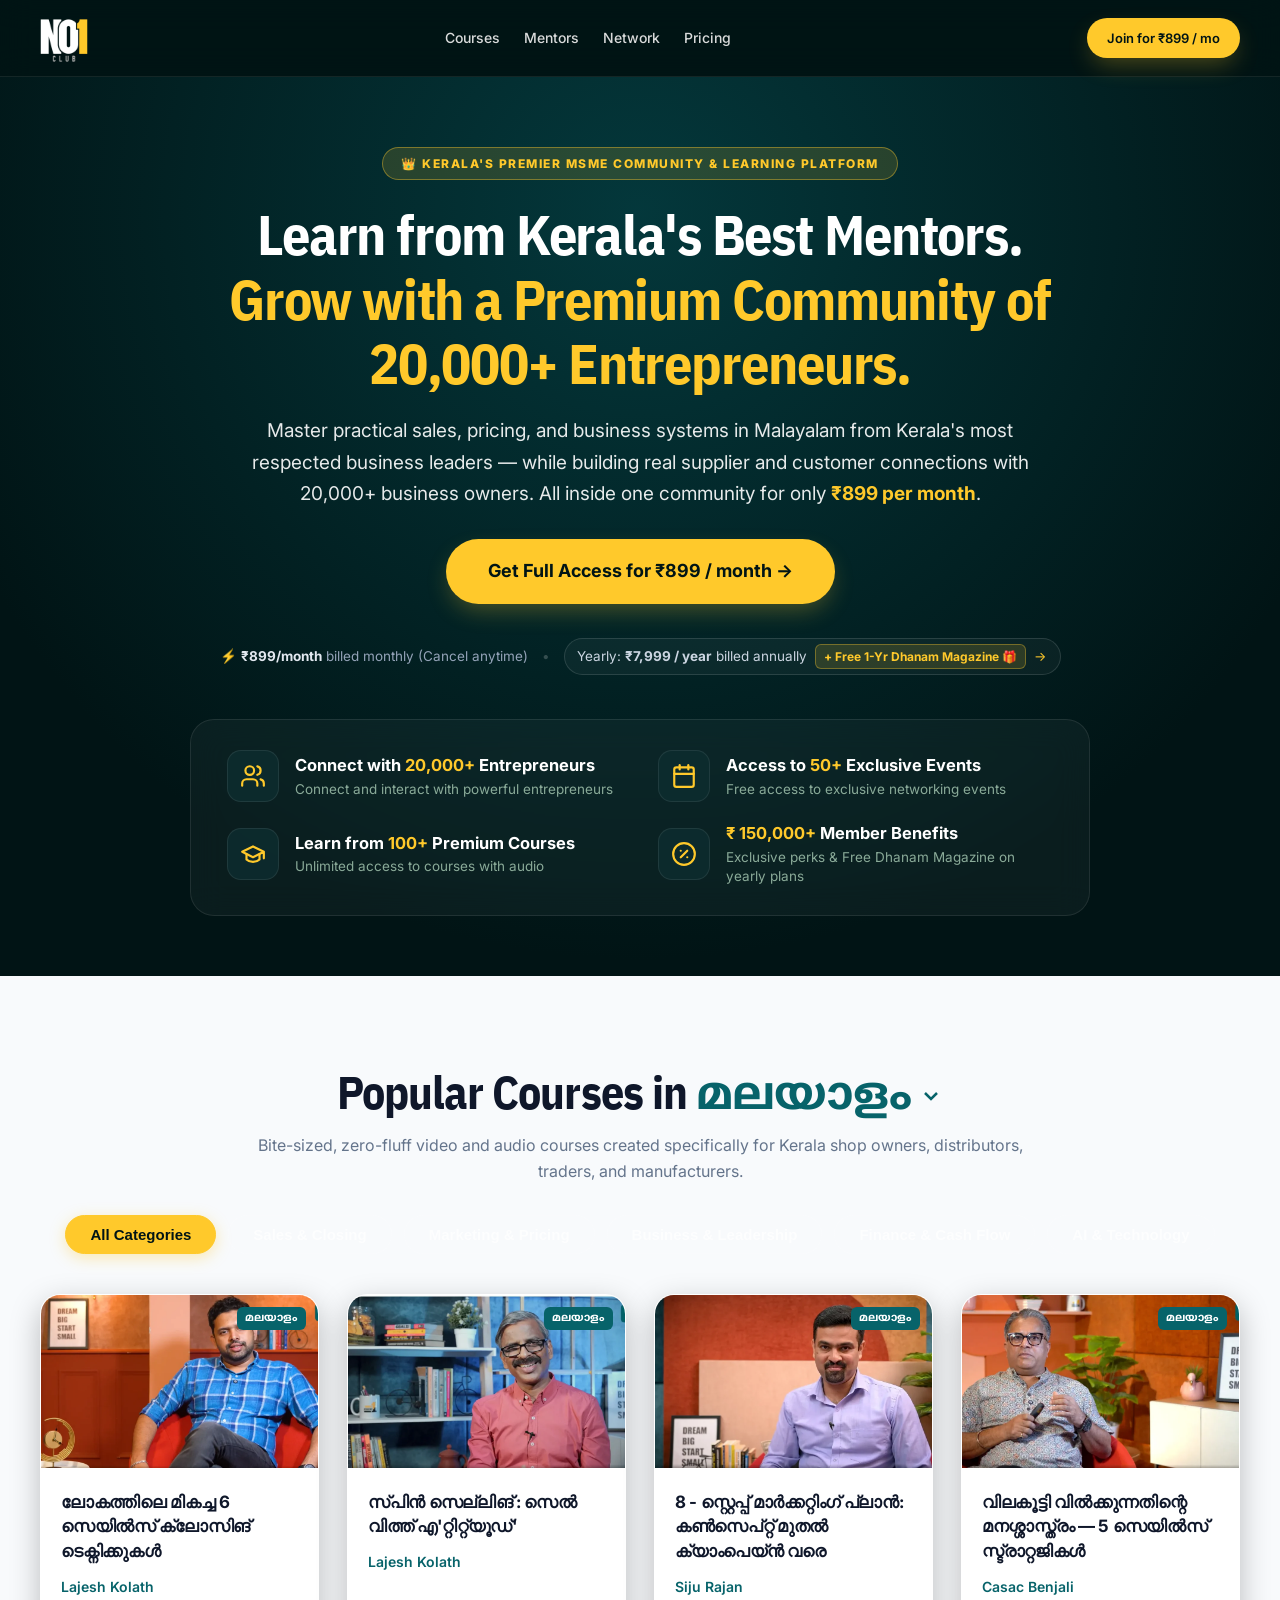
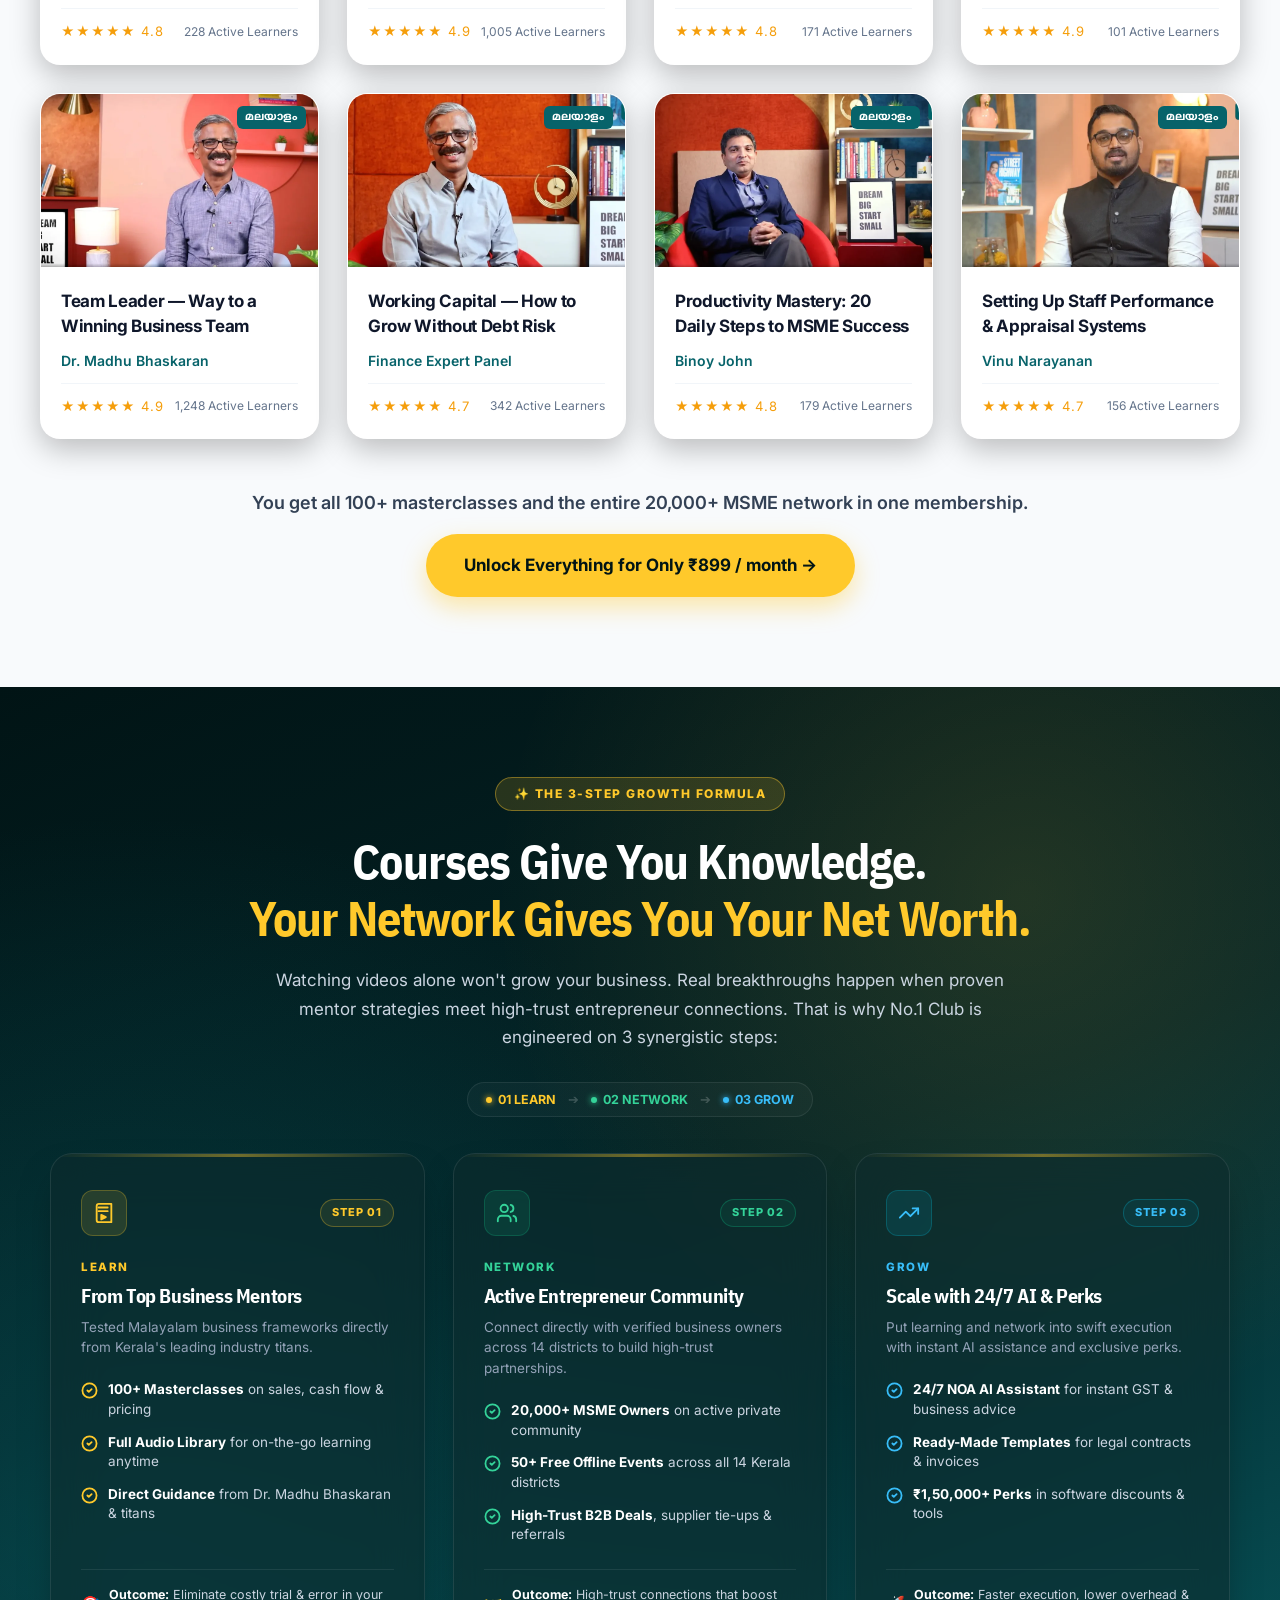
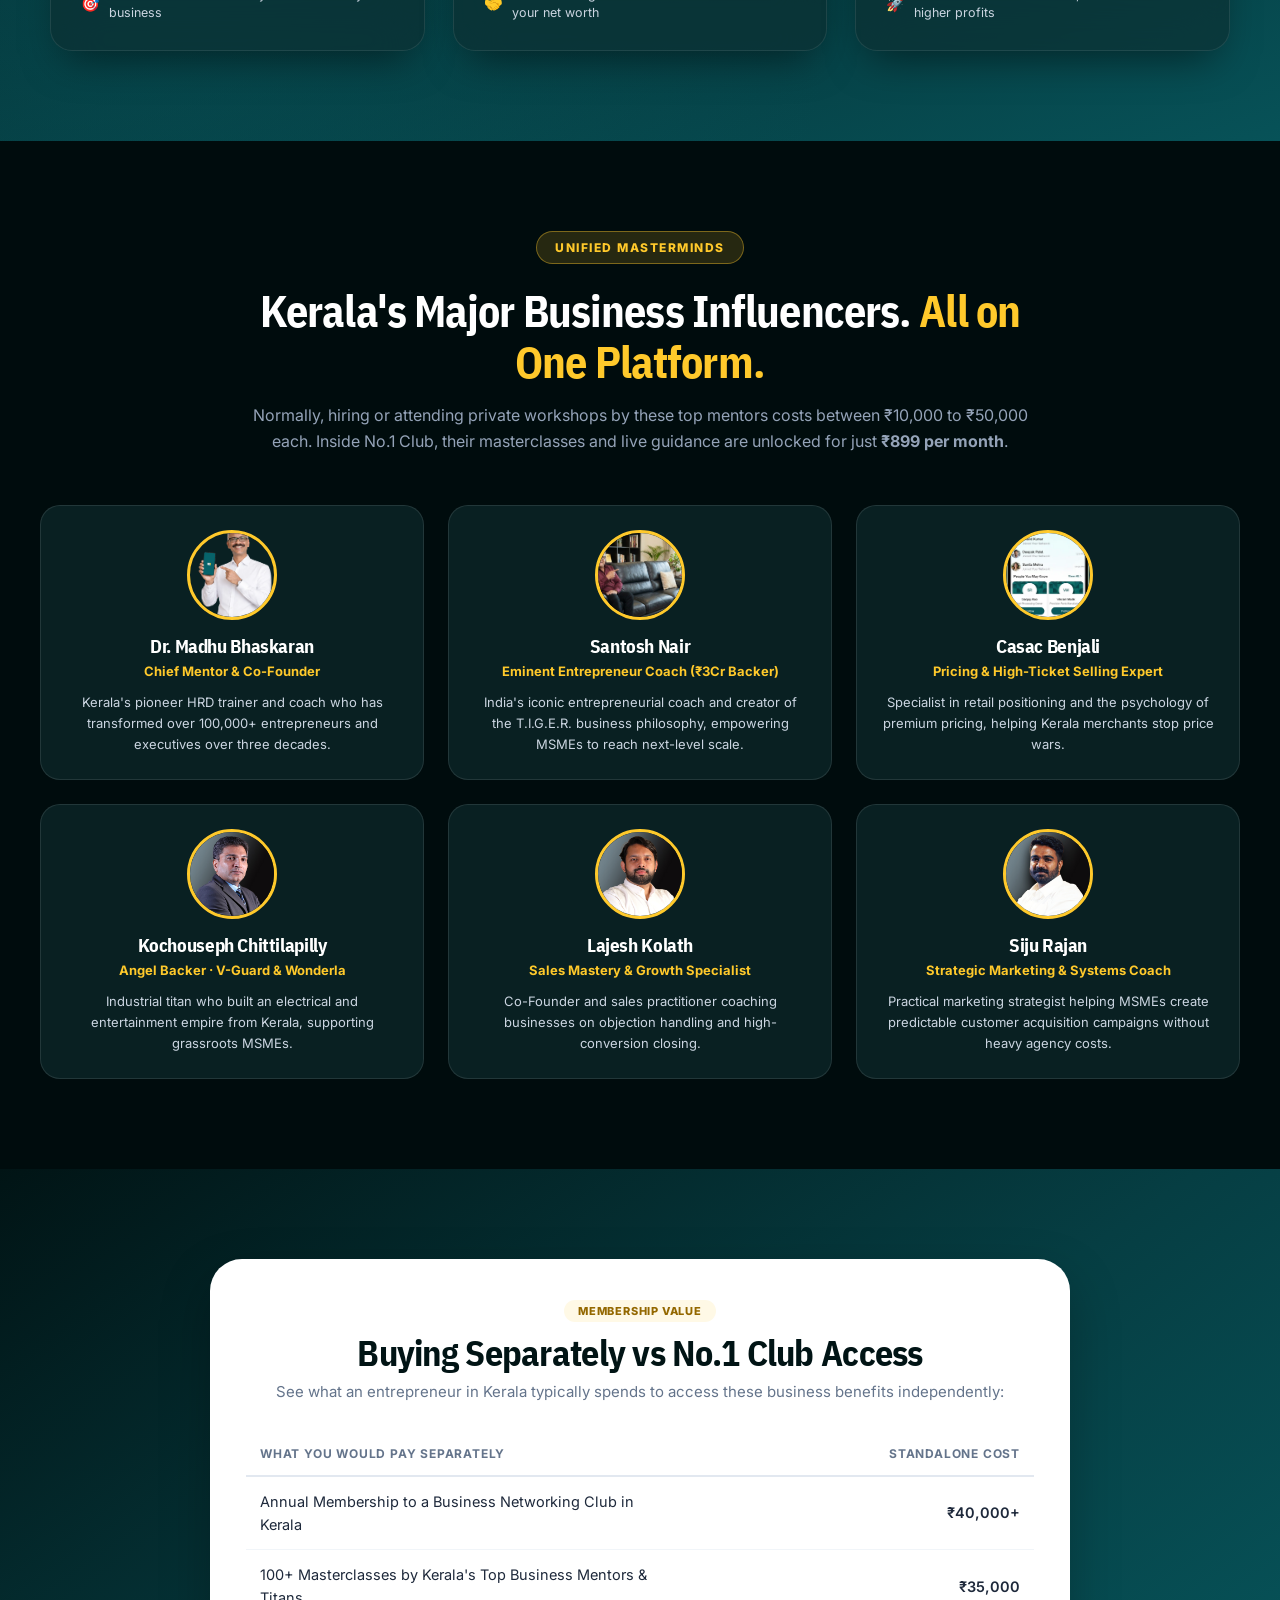
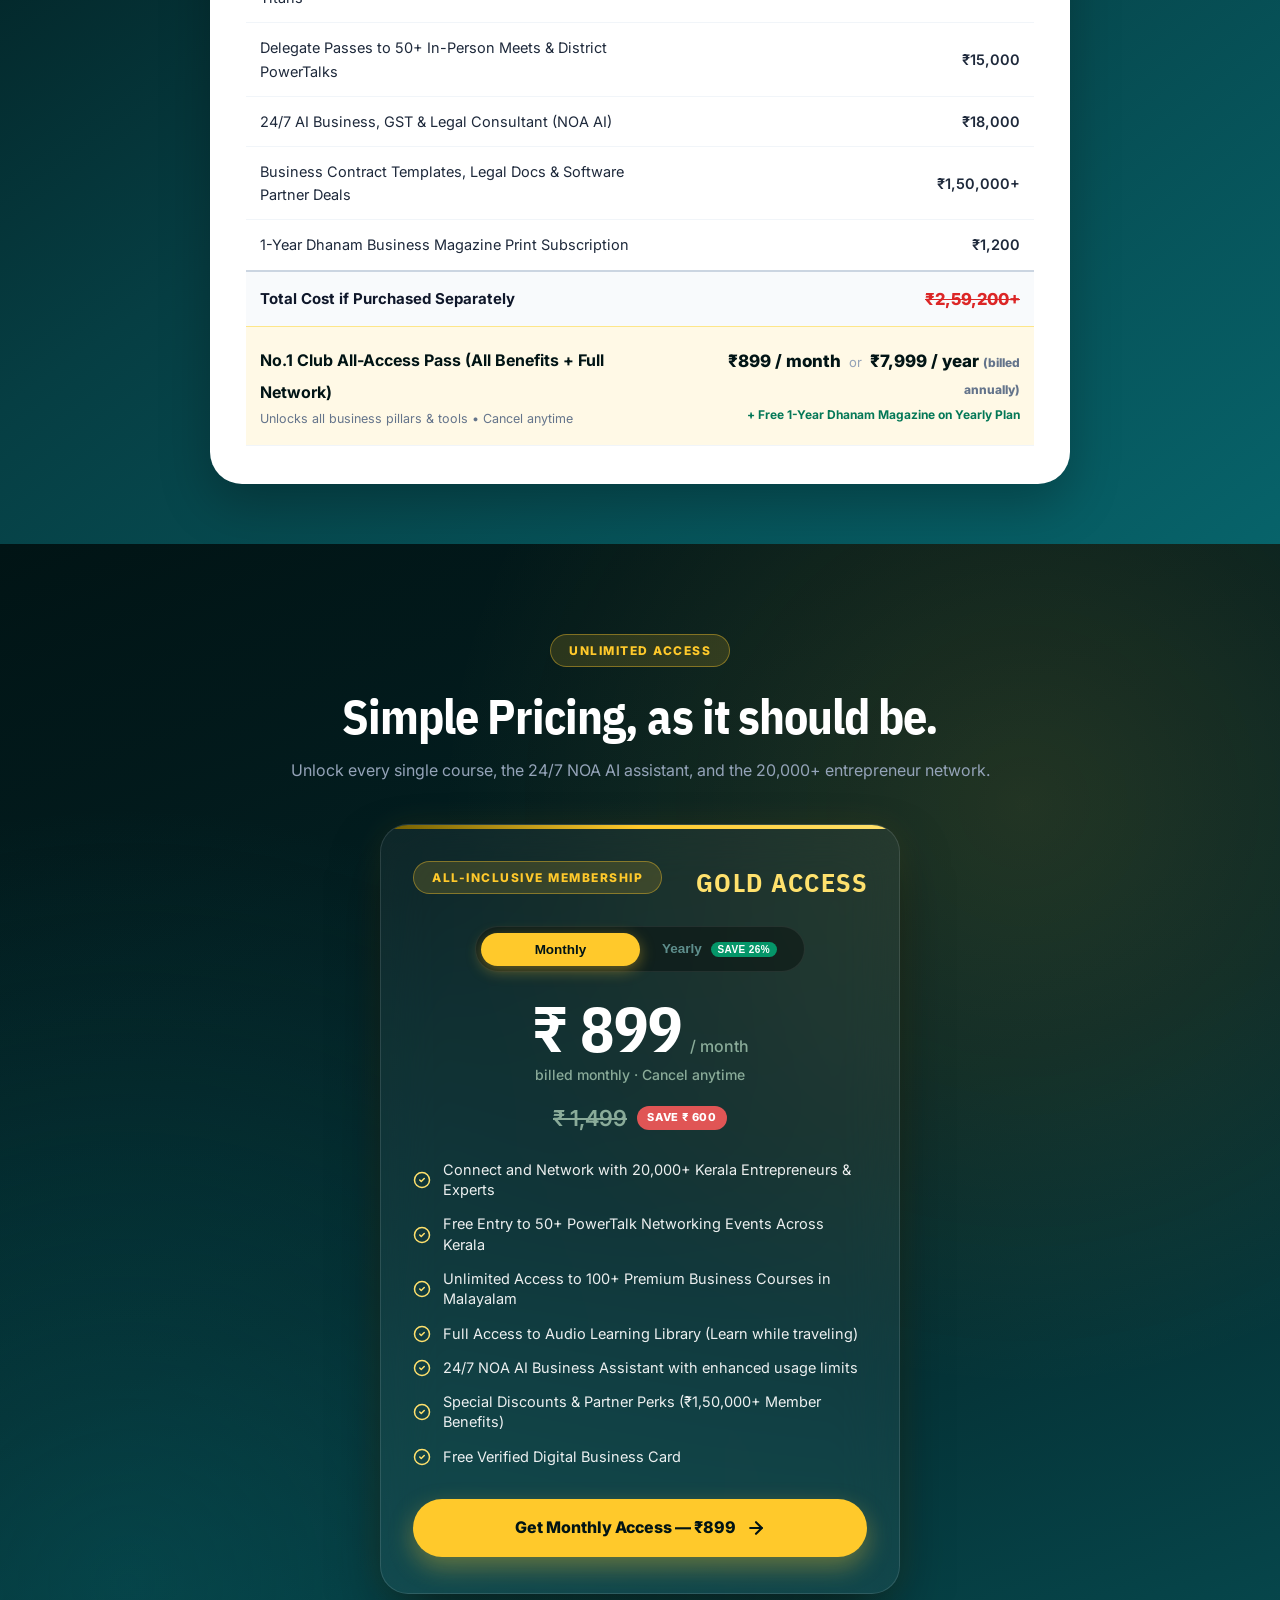
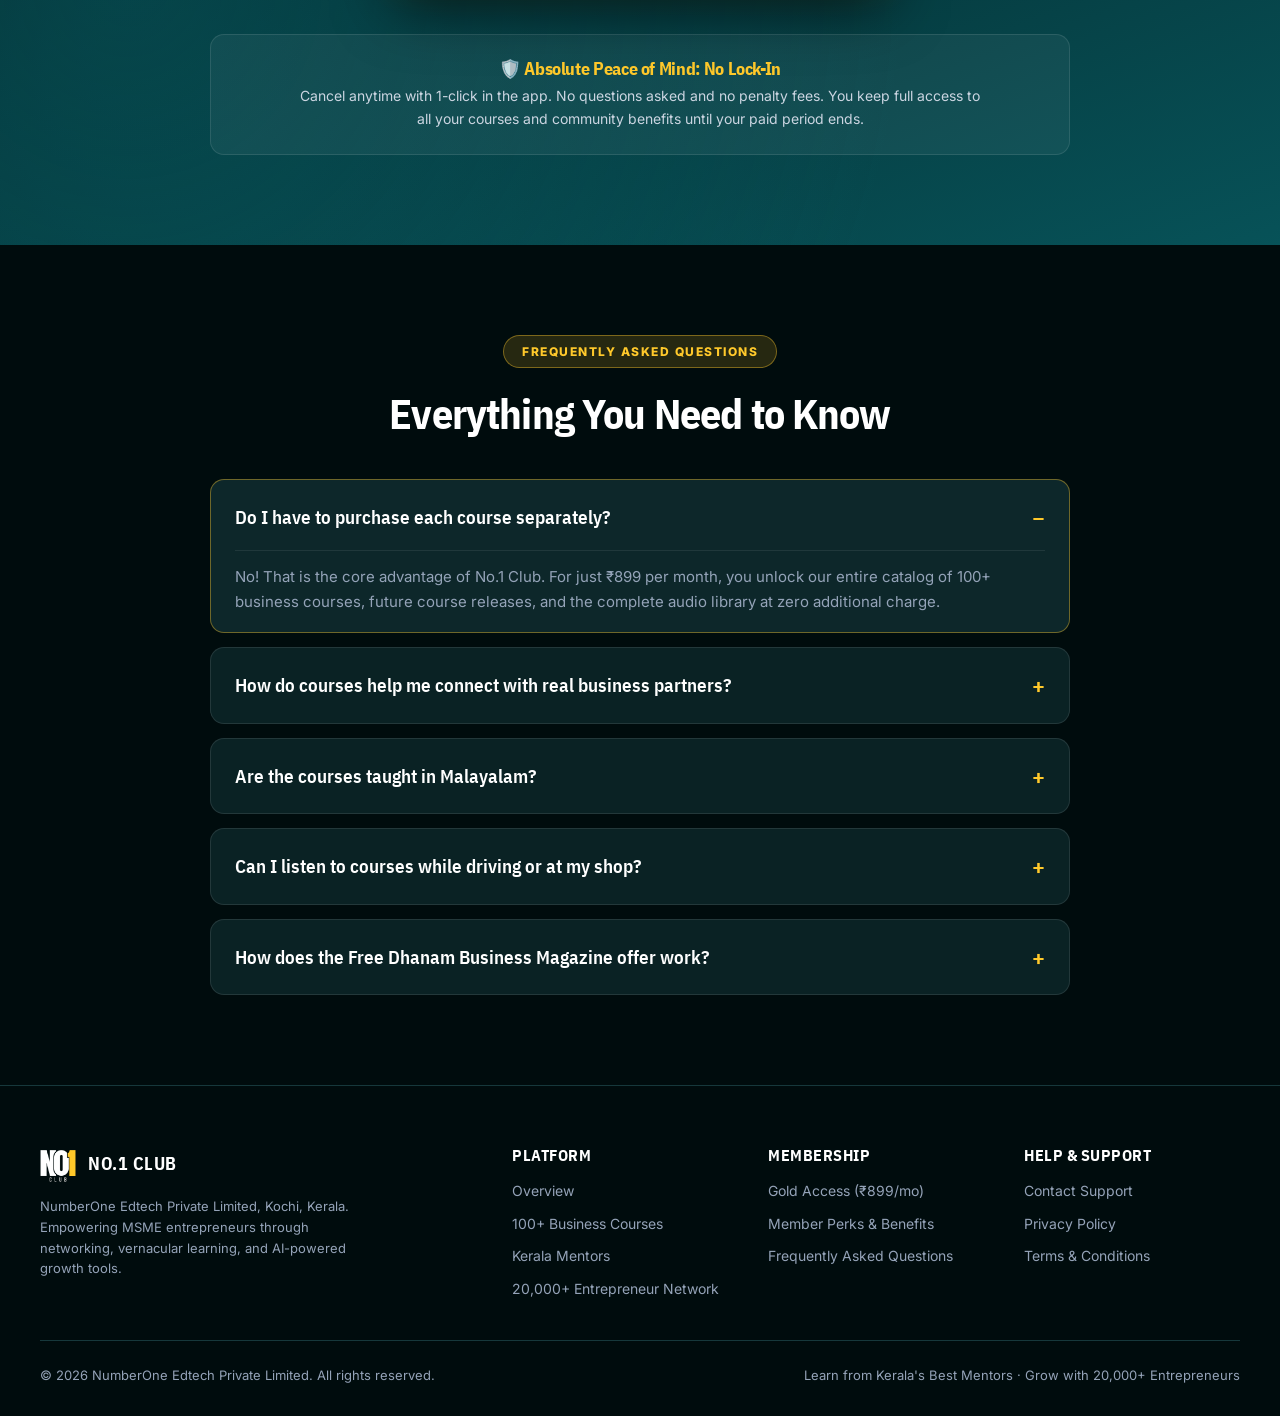
==== index.html @ 01edbe29 "Rename main.html to index.html" ====
<!DOCTYPE html>
<html lang="en">
<head>
  <meta charset="UTF-8">
  <meta name="viewport" content="width=device-width, initial-scale=1.0">
  <title>Learn from Kerala's Top Mentors & Entrepreneurs | No.1 Club</title>
  <meta name="description" content="Learn from Kerala's top mentors and entrepreneurs. Connect with 20,000+ MSME owners, 100+ masterclasses, and 50+ exclusive events for just ₹899 per month.">
  <link rel="icon" href="assets/images/favicon.svg" type="image/svg+xml">
  <link rel="stylesheet" href="assets/css/style.css">
  <style>
    .text-gold { color: #FFC92B; }
    .bg-gold { background-color: #FFC92B; }
    .hero-courses {
      padding: 70px 0 60px;
      text-align: center;
      background: radial-gradient(circle at 50% 15%, rgba(7, 99, 106, 0.45) 0%, rgba(1, 20, 21, 0.98) 75%);
    }
    .spacious-section {
      padding: 90px 0;
    }
    @media (max-width: 768px) {
      .spacious-section { padding: 50px 0; }
      .hero-courses { padding: 50px 0 40px; }
      .nav-links { display: none !important; }
    }
    .hero-course-title {
      font-size: clamp(34px, 5.5vw, 56px);
      color: #ffffff;
      max-width: 960px;
      margin: 0 auto 20px;
      line-height: 1.15;
    }
    .hero-course-sub {
      font-size: 19px;
      color: rgba(255, 255, 255, 0.9);
      max-width: 820px;
      margin: 0 auto 30px;
      line-height: 1.65;
    }
    .hero-pill-badge {
      display: inline-flex;
      align-items: center;
      gap: 8px;
      background: rgba(255, 201, 43, 0.15);
      border: 1px solid rgba(255, 201, 43, 0.4);
      color: #FFC92B;
      font-size: 12px;
      font-weight: 800;
      letter-spacing: 1.5px;
      padding: 6px 18px;
      border-radius: var(--radius-full);
      margin-bottom: 22px;
      text-transform: uppercase;
    }

    /* First Half Benefits Grid matching screenshot */
    .benefits-grid-hero {
      display: grid;
      grid-template-columns: repeat(2, 1fr);
      gap: 20px 36px;
      max-width: 900px;
      margin: 44px auto 0;
      text-align: left;
      background: rgba(255, 255, 255, 0.04);
      border: 1px solid rgba(255, 255, 255, 0.09);
      border-radius: 24px;
      padding: 30px 36px;
      backdrop-filter: blur(16px);
      -webkit-backdrop-filter: blur(16px);
    }
    @media (max-width: 768px) {
      .benefits-grid-hero {
        grid-template-columns: 1fr;
        gap: 18px;
        padding: 22px 18px;
      }
    }
    .benefit-item-card {
      display: flex;
      align-items: center;
      gap: 16px;
    }
    .benefit-icon-box {
      width: 52px;
      height: 52px;
      border-radius: 14px;
      background: rgba(13, 45, 48, 0.85);
      border: 1px solid rgba(255, 255, 255, 0.08);
      display: flex;
      align-items: center;
      justify-content: center;
      flex-shrink: 0;
    }
    .benefit-icon-box svg {
      width: 26px;
      height: 26px;
      color: #FFC92B;
    }
    .benefit-title {
      color: #ffffff;
      font-size: 16.5px;
      font-weight: 700;
      line-height: 1.35;
      margin-bottom: 3px;
    }
    .benefit-desc {
      color: #8aab99;
      font-size: 13.5px;
      line-height: 1.4;
    }

    .pillar-number {
      font-family: var(--font-condensed);
      font-size: 42px;
      font-weight: 800;
      color: #FFC92B;
      line-height: 1;
      margin-bottom: 12px;
    }
    .comparison-box-white {
      background: #ffffff;
      color: #011415;
      border-radius: var(--radius-xl);
      padding: 38px 36px;
      box-shadow: 0 20px 50px rgba(0,0,0,0.25);
      margin: 40px auto 0;
      max-width: 860px;
    }
    .value-table {
      width: 100%;
      border-collapse: collapse;
    }
    .value-table th {
      text-align: left;
      padding: 12px 14px;
      font-size: 12px;
      text-transform: uppercase;
      letter-spacing: 0.8px;
      color: #64748b;
      font-weight: 700;
      border-bottom: 2px solid #e2e8f0;
    }
    .value-table td {
      padding: 13px 14px;
      border-bottom: 1px solid #f1f5f9;
      font-size: 14.5px;
      color: #1e293b;
      vertical-align: middle;
    }
    .value-table tr:hover td {
      background-color: #fafbfc;
    }
    .cost-col {
      text-align: right;
      font-weight: 600;
      color: #ef4444;
      white-space: nowrap;
    }
    .value-table .total-row td {
      font-weight: 700;
      font-size: 15px;
      border-top: 2px solid #cbd5e1;
      border-bottom: none;
      background: #f8fafc;
      color: #0f172a;
      padding: 14px 14px;
    }
    .value-table .total-row .total-cost {
      color: #dc2626;
      font-size: 16.5px;
      font-weight: 800;
      text-decoration: line-through;
    }
    .value-table .highlight-row td {
      background: #FFF9E6;
      border-top: 1px solid #FDE68A;
      padding: 16px 14px;
    }
    .highlight-pricing {
      font-size: 17px;
      color: #011415;
    }
    .highlight-pricing strong {
      font-weight: 800;
    }
    .or-divider {
      font-size: 13px;
      color: #94a3b8;
      font-weight: normal;
      margin: 0 4px;
    }
    .dhanam-free-tag {
      font-size: 12px;
      color: #047857;
      font-weight: 700;
      margin-top: 3px;
    }
    @media (max-width: 640px) {
      .comparison-box-white {
        padding: 22px 14px !important;
        border-radius: 16px !important;
      }
      .value-table th {
        font-size: 10.5px !important;
        padding: 8px 6px !important;
      }
      .value-table td {
        padding: 11px 6px !important;
        font-size: 13px !important;
        line-height: 1.35 !important;
      }
      .cost-col {
        font-size: 13px !important;
        padding-left: 8px !important;
      }
      .highlight-pricing {
        font-size: 14.5px !important;
      }
      .dhanam-free-tag {
        font-size: 11px !important;
      }
    }

    /* Hero Plan Strip with Dhanam placement */
    .hero-plan-strip {
      display: inline-flex;
      align-items: center;
      justify-content: center;
      gap: 14px;
      margin-top: 14px;
      font-size: 13.5px;
      color: #94a3b8;
      flex-wrap: wrap;
    }
    .hero-plan-sep {
      color: rgba(255, 255, 255, 0.2);
    }
    .hero-plan-item strong {
      color: #e2e8f0;
    }
    .hero-yearly-link {
      display: inline-flex;
      align-items: center;
      gap: 8px;
      color: #cbd5e1;
      text-decoration: none;
      background: rgba(255, 255, 255, 0.04);
      border: 1px solid rgba(255, 255, 255, 0.12);
      padding: 5px 14px 5px 12px;
      border-radius: var(--radius-full);
      transition: all 0.2s ease;
    }
    .hero-yearly-link:hover {
      background: rgba(255, 255, 255, 0.08);
      border-color: rgba(255, 201, 43, 0.4);
      color: #ffffff;
      transform: translateY(-1px);
    }
    .hero-dhanam-tag {
      display: inline-flex;
      align-items: center;
      gap: 4px;
      background: rgba(255, 201, 43, 0.14);
      border: 1px solid rgba(255, 201, 43, 0.35);
      padding: 2px 8px;
      border-radius: 6px;
      color: #FFC92B;
      font-size: 12px;
      font-weight: 700;
    }
    .hero-chip-arrow {
      color: #FFC92B;
      font-size: 13px;
      transition: transform 0.2s ease;
    }
    .hero-yearly-link:hover .hero-chip-arrow {
      transform: translateX(3px);
    }
    @media (max-width: 768px) {
      .hero-plan-strip {
        flex-direction: column;
        gap: 8px;
      }
      .hero-plan-sep {
        display: none;
      }
    }

    /* Pricing Billing Subtitle */
    .pricing-billing-sub {
      color: #8aab99;
      font-size: 14px;
      font-weight: 500;
      margin-top: -2px;
      margin-bottom: 14px;
      text-align: center;
    }
    .pricing-billing-sub strong {
      color: #ffffff;
    }

    /* Dhanam Annual Perk Box in Pricing Card */
    .dhanam-annual-perk-box {
      background: linear-gradient(135deg, rgba(255, 201, 43, 0.1) 0%, rgba(5, 150, 105, 0.08) 100%);
      border: 1px solid rgba(255, 201, 43, 0.35);
      border-radius: 16px;
      padding: 16px 18px;
      margin: 0 0 22px 0;
      text-align: left;
      transition: all 0.3s ease;
    }
    .dhanam-perk-badge-row {
      display: flex;
      justify-content: space-between;
      align-items: center;
      margin-bottom: 10px;
      gap: 8px;
      flex-wrap: wrap;
    }
    .dhanam-badge-pill {
      display: inline-flex;
      align-items: center;
      gap: 5px;
      background: rgba(255, 201, 43, 0.18);
      color: #FFC92B;
      font-size: 11px;
      font-weight: 800;
      letter-spacing: 0.8px;
      padding: 3px 8px;
      border-radius: 6px;
      text-transform: uppercase;
    }
    .dhanam-worth-tag {
      color: #34d399;
      font-size: 11.5px;
      font-weight: 800;
      letter-spacing: 0.5px;
    }
    .dhanam-perk-content {
      display: flex;
      align-items: center;
      gap: 14px;
    }
    .dhanam-perk-logo-col {
      background: #ffffff;
      border-radius: 8px;
      padding: 6px 10px;
      display: flex;
      align-items: center;
      justify-content: center;
      flex-shrink: 0;
      box-shadow: 0 4px 12px rgba(0, 0, 0, 0.2);
    }
    .dhanam-perk-logo-img {
      height: 26px;
      width: auto;
      display: block;
    }
    .dhanam-perk-text-col {
      flex: 1;
    }
    .dhanam-perk-title {
      color: #ffffff;
      font-size: 14px;
      font-weight: 700;
      line-height: 1.35;
      margin-bottom: 3px;
    }
    .dhanam-perk-desc {
      color: #cbd5e1;
      font-size: 12px;
      line-height: 1.45;
      margin: 0;
    }
    .pricing-monthly-dhanam-teaser {
      margin-top: 8px;
      padding-top: 8px;
      border-top: 1px solid rgba(255, 201, 43, 0.2);
      color: #ffe16d;
      font-size: 12.5px;
      font-weight: 500;
      text-align: center;
    }
    .pricing-toggle-capsule {
      max-width: 330px !important;
      width: 100%;
    }
    .pricing-toggle-btn {
      white-space: nowrap !important;
      padding: 9px 14px !important;
      font-size: 13.5px !important;
    }
    .toggle-discount-chip {
      font-size: 10px;
      background: #059669;
      color: #ffffff;
      padding: 2px 7px;
      border-radius: 10px;
      margin-left: 5px;
      font-weight: 800;
      letter-spacing: 0.4px;
      display: inline-block;
      white-space: nowrap;
    }
    @media (max-width: 480px) {
      .pricing-toggle-capsule {
        max-width: 300px !important;
      }
      .pricing-toggle-btn {
        font-size: 12px !important;
        padding: 7px 8px !important;
      }
      .toggle-discount-chip {
        font-size: 9px;
        padding: 2px 5px;
        margin-left: 3px;
      }
      .pricing-gold-card {
        padding: 28px 18px !important;
      }
      .pricing-card-header {
        flex-direction: column;
        gap: 6px;
        align-items: center;
        text-align: center;
      }
      .dhanam-perk-content {
        gap: 10px;
      }
      .dhanam-perk-logo-col {
        padding: 4px 8px;
      }
      .dhanam-perk-logo-img {
        height: 22px;
      }
    }

    /* Enhanced 3-Step Growth Formula Section */
    .step-flow-indicator {
      display: inline-flex;
      align-items: center;
      justify-content: center;
      gap: 12px;
      margin: 0 auto 36px;
      background: rgba(255, 255, 255, 0.03);
      border: 1px solid rgba(255, 255, 255, 0.08);
      border-radius: var(--radius-full);
      padding: 6px 18px;
    }
    .step-flow-node {
      display: inline-flex;
      align-items: center;
      gap: 6px;
      font-size: 12.5px;
      font-weight: 700;
      color: #94a3b8;
    }
    .step-flow-node.highlight {
      color: #FFC92B;
    }
    .step-flow-dot {
      width: 6px;
      height: 6px;
      border-radius: 50%;
      background: #FFC92B;
      box-shadow: 0 0 6px #FFC92B;
    }
    .step-flow-arrow {
      color: rgba(255, 255, 255, 0.2);
      font-size: 13px;
    }

    /* Modern Pillar Card */
    .growth-formula-section .container {
      max-width: 1220px;
    }
    .pillar-card-modern {
      background: rgba(14, 42, 45, 0.55);
      border: 1px solid rgba(255, 255, 255, 0.09);
      border-radius: 22px;
      padding: 36px 30px 28px;
      position: relative;
      overflow: hidden;
      backdrop-filter: blur(24px);
      -webkit-backdrop-filter: blur(24px);
      transition: all 0.35s cubic-bezier(0.16, 1, 0.3, 1);
      display: flex;
      flex-direction: column;
      justify-content: space-between;
      box-shadow: 0 20px 40px -15px rgba(0, 0, 0, 0.5);
    }
    .pillar-card-modern::before {
      content: '';
      position: absolute;
      top: 0;
      left: 0;
      right: 0;
      height: 3px;
      background: linear-gradient(90deg, transparent, rgba(255, 201, 43, 0.6), transparent);
      opacity: 0.7;
      transition: all 0.3s ease;
    }
    .pillar-card-modern:hover {
      transform: translateY(-6px);
      border-color: rgba(255, 201, 43, 0.35);
      background: rgba(16, 48, 52, 0.75);
      box-shadow: 0 25px 50px -10px rgba(0, 0, 0, 0.65), 0 0 30px rgba(255, 201, 43, 0.1);
    }
    .pillar-card-modern:hover::before {
      opacity: 1;
      height: 3px;
      background: linear-gradient(90deg, #FFC92B, #ffe16d);
    }
    .pillar-top-row {
      display: flex;
      align-items: center;
      justify-content: space-between;
      margin-bottom: 22px;
      position: relative;
      z-index: 1;
    }
    .pillar-icon-box {
      width: 46px;
      height: 46px;
      border-radius: 12px;
      display: flex;
      align-items: center;
      justify-content: center;
      background: rgba(255, 201, 43, 0.12);
      border: 1px solid rgba(255, 201, 43, 0.25);
      color: #FFC92B;
      transition: all 0.3s ease;
    }
    .pillar-icon-box.emerald {
      background: rgba(16, 185, 129, 0.12);
      border-color: rgba(16, 185, 129, 0.25);
      color: #34d399;
    }
    .pillar-icon-box.cyan {
      background: rgba(6, 182, 212, 0.12);
      border-color: rgba(6, 182, 212, 0.25);
      color: #38bdf8;
    }
    .pillar-card-modern:hover .pillar-icon-box {
      transform: scale(1.05);
    }
    .pillar-step-pill {
      display: inline-flex;
      align-items: center;
      padding: 4px 11px;
      border-radius: var(--radius-full);
      background: rgba(255, 255, 255, 0.05);
      border: 1px solid rgba(255, 255, 255, 0.1);
      color: #94a3b8;
      font-size: 11px;
      font-weight: 800;
      letter-spacing: 1px;
      text-transform: uppercase;
    }
    .pillar-step-pill.gold {
      color: #FFC92B;
      border-color: rgba(255, 201, 43, 0.3);
      background: rgba(255, 201, 43, 0.08);
    }
    .pillar-step-pill.emerald {
      color: #34d399;
      border-color: rgba(16, 185, 129, 0.3);
      background: rgba(16, 185, 129, 0.08);
    }
    .pillar-step-pill.cyan {
      color: #38bdf8;
      border-color: rgba(6, 182, 212, 0.3);
      background: rgba(6, 182, 212, 0.08);
    }
    .pillar-action-name {
      font-size: 11.5px;
      font-weight: 800;
      letter-spacing: 1.5px;
      text-transform: uppercase;
      color: #FFC92B;
      margin-bottom: 6px;
      position: relative;
      z-index: 1;
    }
    .pillar-heading {
      color: #ffffff;
      font-size: 20px;
      font-weight: 700;
      line-height: 1.3;
      margin-bottom: 8px;
      position: relative;
      z-index: 1;
    }
    .pillar-overview {
      color: #94a3b8;
      font-size: 13.5px;
      line-height: 1.55;
      margin-bottom: 22px;
      position: relative;
      z-index: 1;
    }
    .pillar-bullets-list {
      list-style: none;
      padding: 0;
      margin: 0 0 24px 0;
      display: flex;
      flex-direction: column;
      gap: 13px;
      position: relative;
      z-index: 1;
    }
    .pillar-bullet-item {
      display: flex;
      align-items: flex-start;
      gap: 10px;
      color: #cbd5e1;
      font-size: 13.5px;
      line-height: 1.45;
    }
    .pillar-bullet-icon {
      width: 17px !important;
      height: 17px !important;
      min-width: 17px !important;
      max-width: 17px !important;
      min-height: 17px !important;
      max-height: 17px !important;
      flex-shrink: 0 !important;
      margin-top: 2px;
      color: #FFC92B;
      display: inline-block;
      vertical-align: middle;
    }
    .pillar-bullet-item strong {
      color: #ffffff;
    }
    .pillar-clean-footer {
      border-top: 1px solid rgba(255, 255, 255, 0.08);
      padding-top: 16px;
      margin-top: auto;
      display: flex;
      align-items: center;
      gap: 9px;
      font-size: 12.5px;
      color: #cbd5e1;
      line-height: 1.45;
      position: relative;
      z-index: 1;
    }
    .pillar-clean-footer strong {
      color: #ffffff;
    }
    .pillar-clean-footer .footer-icon {
      font-size: 15px;
      flex-shrink: 0;
    }
    @media (max-width: 900px) {
      .pillar-card-modern {
        padding: 30px 24px 24px;
      }
    }
  </style>
</head>
<body>

  <!-- Navigation Bar -->
  <nav class="navbar">
    <div class="container nav-container">
      <a href="courses.html" class="logo-wrapper">
        <img src="assets/images/logo.png" alt="No.1 Club Logo" class="logo-img" style="height: 48px; width: auto;">
      </a>
      <div class="nav-links">
        <a href="#popular-courses" class="nav-link">Courses</a>
        <a href="#mentors" class="nav-link">Mentors</a>
        <a href="#flywheel" class="nav-link">Network</a>
        <a href="#pricing" class="nav-link">Pricing</a>
      </div>
      <div class="nav-actions">
        <a href="#pricing" class="btn btn-gold btn-sm">Join for ₹899 / mo</a>
      </div>
    </div>
  </nav>

  <!-- Hero Section -->
  <header id="hero" class="hero-courses">
    <div class="container">
      <div class="hero-pill-badge">
        <span>👑 KERALA'S PREMIER MSME COMMUNITY & LEARNING PLATFORM</span>
      </div>

      <h1 id="hero-headline" class="hero-course-title">
        Learn from Kerala's Best Mentors. <br><span class="text-gold">Grow with a Premium Community of 20,000+ Entrepreneurs.</span>
      </h1>

      <p class="hero-course-sub">
        Master practical sales, pricing, and business systems in Malayalam from Kerala's most respected business leaders — while building real supplier and customer connections with 20,000+ business owners. All inside one community for only <strong class="text-gold">₹899 per month</strong>.
      </p>

      <!-- Single Primary CTA (Button from Image 1 removed!) -->
      <div style="display:flex; justify-content:center; margin-bottom: 20px;">
        <a href="#pricing" class="btn btn-gold btn-lg" style="font-size: 18px; padding: 16px 40px;">
          Get Full Access for ₹899 / month →
        </a>
      </div>

      <!-- Dual Plan Trust Strip with Dhanam placement -->
      <div class="hero-plan-strip">
        <span class="hero-plan-item">⚡ <strong>₹899/month</strong> billed monthly (Cancel anytime)</span>
        <span class="hero-plan-sep">•</span>
        <a href="#pricing" class="hero-yearly-link" onclick="if(window.selectYearlyPricing) window.selectYearlyPricing();">
          <span>Yearly: <strong>₹7,999 / year</strong> billed annually</span>
          <span class="hero-dhanam-tag">+ Free 1-Yr Dhanam Magazine 🎁</span>
          <span class="hero-chip-arrow">→</span>
        </a>
      </div>

      <!-- First Half Benefits Grid (Matching User Screenshot Exactly!) -->
      <div class="benefits-grid-hero">
        <!-- Benefit 1 -->
        <div class="benefit-item-card">
          <div class="benefit-icon-box">
            <svg xmlns="http://www.w3.org/2000/svg" viewBox="0 0 24 24" fill="none" stroke="currentColor" stroke-width="2" stroke-linecap="round" stroke-linejoin="round"><path d="M16 21v-2a4 4 0 0 0-4-4H6a4 4 0 0 0-4 4v2"/><circle cx="9" cy="7" r="4"/><path d="M22 21v-2a4 4 0 0 0-3-3.87"/><path d="M16 3.13a4 4 0 0 1 0 7.75"/></svg>
          </div>
          <div>
            <div class="benefit-title">Connect with <span class="text-gold">20,000+</span> Entrepreneurs</div>
            <div class="benefit-desc">Connect and interact with powerful entrepreneurs</div>
          </div>
        </div>

        <!-- Benefit 2 -->
        <div class="benefit-item-card">
          <div class="benefit-icon-box">
            <svg xmlns="http://www.w3.org/2000/svg" viewBox="0 0 24 24" fill="none" stroke="currentColor" stroke-width="2" stroke-linecap="round" stroke-linejoin="round"><rect x="3" y="4" width="18" height="18" rx="2" ry="2"/><line x1="16" y1="2" x2="16" y2="6"/><line x1="8" y1="2" x2="8" y2="6"/><line x1="3" y1="10" x2="21" y2="10"/></svg>
          </div>
          <div>
            <div class="benefit-title">Access to <span class="text-gold">50+</span> Exclusive Events</div>
            <div class="benefit-desc">Free access to exclusive networking events</div>
          </div>
        </div>

        <!-- Benefit 3 -->
        <div class="benefit-item-card">
          <div class="benefit-icon-box">
            <svg xmlns="http://www.w3.org/2000/svg" viewBox="0 0 24 24" fill="none" stroke="currentColor" stroke-width="2" stroke-linecap="round" stroke-linejoin="round"><path d="M22 10v6M2 10l10-5 10 5-10 5z"/><path d="M6 12v5c3 3 9 3 12 0v-5"/></svg>
          </div>
          <div>
            <div class="benefit-title">Learn from <span class="text-gold">100+</span> Premium Courses</div>
            <div class="benefit-desc">Unlimited access to courses with audio</div>
          </div>
        </div>

        <!-- Benefit 4 -->
        <div class="benefit-item-card">
          <div class="benefit-icon-box">
            <svg xmlns="http://www.w3.org/2000/svg" viewBox="0 0 24 24" fill="none" stroke="currentColor" stroke-width="2" stroke-linecap="round" stroke-linejoin="round"><circle cx="12" cy="12" r="10"/><path d="m15 9-6 6"/><path d="M9 9h.01"/><path d="M15 15h.01"/></svg>
          </div>
          <div>
            <div class="benefit-title"><span class="text-gold">₹ 150,000+</span> Member Benefits</div>
            <div class="benefit-desc">Exclusive perks & Free Dhanam Magazine on yearly plans</div>
          </div>
        </div>
      </div>
    </div>
  </header>

  <!-- Popular Courses Section (Course Hook with Live Thumbnails) -->
  <section id="popular-courses" class="spacious-section" style="background: #f8fafc; color: #011415;">
    <div class="container">
      <div style="text-align: center; max-width: 780px; margin: 0 auto 20px;">
        <div style="display:inline-flex; align-items:center; gap:8px; margin-bottom:8px;">
          <h2 style="font-size: clamp(32px, 4.5vw, 46px); color: #0f172a; display:inline-block;">
            Popular Courses in <span style="color: #07636A; font-family: var(--font-malayalam); font-weight:700;">മലയാളം</span>
          </h2>
          <svg width="24" height="24" fill="none" stroke="#07636A" stroke-width="2.5" viewBox="0 0 24 24"><path d="M6 9l6 6 6-6"/></svg>
        </div>
        <p style="color: #64748b; font-size: 16px;">
          Bite-sized, zero-fluff video and audio courses created specifically for Kerala shop owners, distributors, traders, and manufacturers.
        </p>
      </div>

      <!-- Category Filter Pills -->
      <div class="course-filter-nav">
        <button class="course-filter-pill active" data-category="all">All Categories</button>
        <button class="course-filter-pill" data-category="sales">Sales & Closing</button>
        <button class="course-filter-pill" data-category="marketing">Marketing & Pricing</button>
        <button class="course-filter-pill" data-category="business">Business & Leadership</button>
        <button class="course-filter-pill" data-category="finance">Finance & Cash Flow</button>
        <button class="course-filter-pill" data-category="tech">AI & Technology</button>
      </div>

      <!-- 4-Column Course Cards Grid -->
      <div class="grid-4" id="courses-grid" style="gap: 28px;">
        
        <!-- Course 1 -->
        <div class="course-card-wrapper" data-category="sales">
          <div class="course-card-showcase">
            <div class="course-card-thumb-wrap">
              <img src="assets/images/course-sales-closing.webp" alt="Sales Closing" class="course-card-thumb">
              <span class="course-lang-badge font-ml">മലയാളം</span>
            </div>
            <div class="course-card-body">
              <div>
                <h3 class="course-card-title font-ml">ലോകത്തിലെ മികച്ച 6 സെയിൽസ് ക്ലോസിങ് ടെക്നിക്കുകൾ</h3>
                <div class="course-card-instructor">Lajesh Kolath</div>
              </div>
              <div class="course-card-meta">
                <span class="course-rating-stars">★★★★★ 4.8</span>
                <span>228 Active Learners</span>
              </div>
            </div>
          </div>
        </div>

        <!-- Course 2 -->
        <div class="course-card-wrapper" data-category="sales">
          <div class="course-card-showcase">
            <div class="course-card-thumb-wrap">
              <img src="assets/images/course-salesman-strategies.webp" alt="SPIN Selling" class="course-card-thumb">
              <span class="course-lang-badge font-ml">മലയാളം</span>
            </div>
            <div class="course-card-body">
              <div>
                <h3 class="course-card-title font-ml">സ്പിൻ സെല്ലിങ് : സെൽ വിത്ത് എ'റ്റിറ്റ്യൂഡ്'</h3>
                <div class="course-card-instructor">Lajesh Kolath</div>
              </div>
              <div class="course-card-meta">
                <span class="course-rating-stars">★★★★★ 4.9</span>
                <span>1,005 Active Learners</span>
              </div>
            </div>
          </div>
        </div>

        <!-- Course 3 -->
        <div class="course-card-wrapper" data-category="marketing">
          <div class="course-card-showcase">
            <div class="course-card-thumb-wrap">
              <img src="assets/images/course-sell-services.webp" alt="Marketing Plan" class="course-card-thumb">
              <span class="course-lang-badge font-ml">മലയാളം</span>
            </div>
            <div class="course-card-body">
              <div>
                <h3 class="course-card-title font-ml">8 - സ്റ്റെപ്പ് മാർക്കറ്റിംഗ് പ്ലാൻ: കൺസെപ്റ്റ് മുതൽ ക്യാംപെയ്ൻ വരെ</h3>
                <div class="course-card-instructor">Siju Rajan</div>
              </div>
              <div class="course-card-meta">
                <span class="course-rating-stars">★★★★★ 4.8</span>
                <span>171 Active Learners</span>
              </div>
            </div>
          </div>
        </div>

        <!-- Course 4 -->
        <div class="course-card-wrapper" data-category="sales marketing">
          <div class="course-card-showcase">
            <div class="course-card-thumb-wrap">
              <img src="assets/images/course-9-gears.webp" alt="Pricing Psychology" class="course-card-thumb">
              <span class="course-lang-badge font-ml">മലയാളം</span>
            </div>
            <div class="course-card-body">
              <div>
                <h3 class="course-card-title font-ml">വിലകൂട്ടി വിൽക്കുന്നതിന്റെ മനശ്ശാസ്ത്രം — 5 സെയിൽസ് സ്ട്രാറ്റജികൾ</h3>
                <div class="course-card-instructor">Casac Benjali</div>
              </div>
              <div class="course-card-meta">
                <span class="course-rating-stars">★★★★★ 4.9</span>
                <span>101 Active Learners</span>
              </div>
            </div>
          </div>
        </div>

        <!-- Course 5 -->
        <div class="course-card-wrapper" data-category="business">
          <div class="course-card-showcase">
            <div class="course-card-thumb-wrap">
              <img src="assets/images/course-team-leader.webp" alt="Team Leader" class="course-card-thumb">
              <span class="course-lang-badge font-ml">മലയാളം</span>
            </div>
            <div class="course-card-body">
              <div>
                <h3 class="course-card-title">Team Leader — Way to a Winning Business Team</h3>
                <div class="course-card-instructor">Dr. Madhu Bhaskaran</div>
              </div>
              <div class="course-card-meta">
                <span class="course-rating-stars">★★★★★ 4.9</span>
                <span>1,248 Active Learners</span>
              </div>
            </div>
          </div>
        </div>

        <!-- Course 6 -->
        <div class="course-card-wrapper" data-category="finance">
          <div class="course-card-showcase">
            <div class="course-card-thumb-wrap">
              <img src="assets/images/course-working-capital.webp" alt="Working Capital" class="course-card-thumb">
              <span class="course-lang-badge font-ml">മലയാളം</span>
            </div>
            <div class="course-card-body">
              <div>
                <h3 class="course-card-title">Working Capital — How to Grow Without Debt Risk</h3>
                <div class="course-card-instructor">Finance Expert Panel</div>
              </div>
              <div class="course-card-meta">
                <span class="course-rating-stars">★★★★★ 4.7</span>
                <span>342 Active Learners</span>
              </div>
            </div>
          </div>
        </div>

        <!-- Course 7 -->
        <div class="course-card-wrapper" data-category="business">
          <div class="course-card-showcase">
            <div class="course-card-thumb-wrap">
              <img src="assets/images/course-productivity-mastery.webp" alt="Productivity" class="course-card-thumb">
              <span class="course-lang-badge font-ml">മലയാളം</span>
            </div>
            <div class="course-card-body">
              <div>
                <h3 class="course-card-title">Productivity Mastery: 20 Daily Steps to MSME Success</h3>
                <div class="course-card-instructor">Binoy John</div>
              </div>
              <div class="course-card-meta">
                <span class="course-rating-stars">★★★★★ 4.8</span>
                <span>179 Active Learners</span>
              </div>
            </div>
          </div>
        </div>

        <!-- Course 8 -->
        <div class="course-card-wrapper" data-category="business tech">
          <div class="course-card-showcase">
            <div class="course-card-thumb-wrap">
              <img src="assets/images/course-performance-system.webp" alt="Performance System" class="course-card-thumb">
              <span class="course-lang-badge font-ml">മലയാളം</span>
            </div>
            <div class="course-card-body">
              <div>
                <h3 class="course-card-title">Setting Up Staff Performance & Appraisal Systems</h3>
                <div class="course-card-instructor">Vinu Narayanan</div>
              </div>
              <div class="course-card-meta">
                <span class="course-rating-stars">★★★★★ 4.7</span>
                <span>156 Active Learners</span>
              </div>
            </div>
          </div>
        </div>

      </div>

      <!-- Bottom Hook Banner -->
      <div style="text-align: center; margin-top: 50px;">
        <p style="font-size: 18px; color: #334155; font-weight: 600; margin-bottom: 16px;">
          You get all 100+ masterclasses and the entire 20,000+ MSME network in one membership.
        </p>
        <a href="#pricing" class="btn btn-gold btn-lg" style="box-shadow: 0 10px 25px rgba(255,201,43,0.4);">
          Unlock Everything for Only ₹899 / month →
        </a>
      </div>
    </div>
  </section>

  <!-- The Strategic Pivot: Network is Your Net Worth -->
  <section id="flywheel" class="spacious-section hero-gradient growth-formula-section">
    <div class="container">
      <div style="text-align: center; max-width: 840px; margin: 0 auto 30px;">
        <span class="hero-pill-badge">✨ THE 3-STEP GROWTH FORMULA</span>
        <h2 style="font-size: clamp(30px, 4.5vw, 48px); color: #ffffff; margin-bottom: 18px; line-height: 1.2;">
          Courses Give You Knowledge. <br><span class="text-gold">Your Network Gives You Your Net Worth.</span>
        </h2>
        <p style="color: #cbd5e1; font-size: 17px; line-height: 1.7; max-width: 740px; margin: 0 auto;">
          Watching videos alone won't grow your business. Real breakthroughs happen when proven mentor strategies meet high-trust entrepreneur connections. That is why No.1 Club is engineered on 3 synergistic steps:
        </p>
      </div>

      <!-- Step Progression Flow Indicator -->
      <div style="text-align: center;">
        <div class="step-flow-indicator">
          <span class="step-flow-node highlight"><span class="step-flow-dot"></span> 01 LEARN</span>
          <span class="step-flow-arrow">➔</span>
          <span class="step-flow-node highlight"><span class="step-flow-dot" style="background:#34d399; box-shadow:0 0 6px #34d399;"></span> <span style="color:#34d399;">02 NETWORK</span></span>
          <span class="step-flow-arrow">➔</span>
          <span class="step-flow-node highlight"><span class="step-flow-dot" style="background:#38bdf8; box-shadow:0 0 6px #38bdf8;"></span> <span style="color:#38bdf8;">03 GROW</span></span>
        </div>
      </div>

      <div class="grid-3" style="gap: 28px;">
        <!-- Pillar 1: LEARN -->
        <div class="pillar-card-modern">
          <div>
            <div class="pillar-top-row">
              <div class="pillar-icon-box">
                <svg xmlns="http://www.w3.org/2000/svg" width="22" height="22" viewBox="0 0 24 24" fill="none" stroke="currentColor" stroke-width="2" stroke-linecap="round" stroke-linejoin="round"><path d="M4 19.5v-15A2.5 2.5 0 0 1 6.5 2H20v20H6.5a2.5 2.5 0 0 1-2.5-2.5Z"></path><path d="M6 6h10"></path><path d="M6 10h10"></path><path d="m9 14 5 2.5L9 19Z" fill="currentColor"></path></svg>
              </div>
              <span class="pillar-step-pill gold">STEP 01</span>
            </div>

            <div class="pillar-action-name">LEARN</div>
            <h3 class="pillar-heading">From Top Business Mentors</h3>
            <p class="pillar-overview">
              Tested Malayalam business frameworks directly from Kerala's leading industry titans.
            </p>

            <ul class="pillar-bullets-list">
              <li class="pillar-bullet-item">
                <svg class="pillar-bullet-icon" width="17" height="17" xmlns="http://www.w3.org/2000/svg" viewBox="0 0 24 24" fill="none" stroke="currentColor" stroke-width="2.5" stroke-linecap="round" stroke-linejoin="round"><circle cx="12" cy="12" r="10"></circle><path d="m9 12 2 2 4-4"></path></svg>
                <span><strong>100+ Masterclasses</strong> on sales, cash flow & pricing</span>
              </li>
              <li class="pillar-bullet-item">
                <svg class="pillar-bullet-icon" width="17" height="17" xmlns="http://www.w3.org/2000/svg" viewBox="0 0 24 24" fill="none" stroke="currentColor" stroke-width="2.5" stroke-linecap="round" stroke-linejoin="round"><circle cx="12" cy="12" r="10"></circle><path d="m9 12 2 2 4-4"></path></svg>
                <span><strong>Full Audio Library</strong> for on-the-go learning anytime</span>
              </li>
              <li class="pillar-bullet-item">
                <svg class="pillar-bullet-icon" width="17" height="17" xmlns="http://www.w3.org/2000/svg" viewBox="0 0 24 24" fill="none" stroke="currentColor" stroke-width="2.5" stroke-linecap="round" stroke-linejoin="round"><circle cx="12" cy="12" r="10"></circle><path d="m9 12 2 2 4-4"></path></svg>
                <span><strong>Direct Guidance</strong> from Dr. Madhu Bhaskaran & titans</span>
              </li>
            </ul>
          </div>

          <div class="pillar-clean-footer">
            <span class="footer-icon">🎯</span>
            <span><strong>Outcome:</strong> Eliminate costly trial & error in your business</span>
          </div>
        </div>

        <!-- Pillar 2: NETWORK -->
        <div class="pillar-card-modern">
          <div>
            <div class="pillar-top-row">
              <div class="pillar-icon-box emerald">
                <svg xmlns="http://www.w3.org/2000/svg" width="22" height="22" viewBox="0 0 24 24" fill="none" stroke="currentColor" stroke-width="2" stroke-linecap="round" stroke-linejoin="round"><path d="M16 21v-2a4 4 0 0 0-4-4H6a4 4 0 0 0-4 4v2"></path><circle cx="9" cy="7" r="4"></circle><path d="M22 21v-2a4 4 0 0 0-3-3.87"></path><path d="M16 3.13a4 4 0 0 1 0 7.75"></path></svg>
              </div>
              <span class="pillar-step-pill emerald">STEP 02</span>
            </div>

            <div class="pillar-action-name" style="color: #34d399;">NETWORK</div>
            <h3 class="pillar-heading">Active Entrepreneur Community</h3>
            <p class="pillar-overview">
              Connect directly with verified business owners across 14 districts to build high-trust partnerships.
            </p>

            <ul class="pillar-bullets-list">
              <li class="pillar-bullet-item">
                <svg class="pillar-bullet-icon" width="17" height="17" style="color: #34d399;" xmlns="http://www.w3.org/2000/svg" viewBox="0 0 24 24" fill="none" stroke="currentColor" stroke-width="2.5" stroke-linecap="round" stroke-linejoin="round"><circle cx="12" cy="12" r="10"></circle><path d="m9 12 2 2 4-4"></path></svg>
                <span><strong>20,000+ MSME Owners</strong> on active private community</span>
              </li>
              <li class="pillar-bullet-item">
                <svg class="pillar-bullet-icon" width="17" height="17" style="color: #34d399;" xmlns="http://www.w3.org/2000/svg" viewBox="0 0 24 24" fill="none" stroke="currentColor" stroke-width="2.5" stroke-linecap="round" stroke-linejoin="round"><circle cx="12" cy="12" r="10"></circle><path d="m9 12 2 2 4-4"></path></svg>
                <span><strong>50+ Free Offline Events</strong> across all 14 Kerala districts</span>
              </li>
              <li class="pillar-bullet-item">
                <svg class="pillar-bullet-icon" width="17" height="17" style="color: #34d399;" xmlns="http://www.w3.org/2000/svg" viewBox="0 0 24 24" fill="none" stroke="currentColor" stroke-width="2.5" stroke-linecap="round" stroke-linejoin="round"><circle cx="12" cy="12" r="10"></circle><path d="m9 12 2 2 4-4"></path></svg>
                <span><strong>High-Trust B2B Deals</strong>, supplier tie-ups & referrals</span>
              </li>
            </ul>
          </div>

          <div class="pillar-clean-footer">
            <span class="footer-icon">🤝</span>
            <span><strong>Outcome:</strong> High-trust connections that boost your net worth</span>
          </div>
        </div>

        <!-- Pillar 3: GROW -->
        <div class="pillar-card-modern">
          <div>
            <div class="pillar-top-row">
              <div class="pillar-icon-box cyan">
                <svg xmlns="http://www.w3.org/2000/svg" width="22" height="22" viewBox="0 0 24 24" fill="none" stroke="currentColor" stroke-width="2" stroke-linecap="round" stroke-linejoin="round"><polyline points="22 7 13.5 15.5 8.5 10.5 2 17"></polyline><polyline points="16 7 22 7 22 13"></polyline></svg>
              </div>
              <span class="pillar-step-pill cyan">STEP 03</span>
            </div>

            <div class="pillar-action-name" style="color: #38bdf8;">GROW</div>
            <h3 class="pillar-heading">Scale with 24/7 AI & Perks</h3>
            <p class="pillar-overview">
              Put learning and network into swift execution with instant AI assistance and exclusive perks.
            </p>

            <ul class="pillar-bullets-list">
              <li class="pillar-bullet-item">
                <svg class="pillar-bullet-icon" width="17" height="17" style="color: #38bdf8;" xmlns="http://www.w3.org/2000/svg" viewBox="0 0 24 24" fill="none" stroke="currentColor" stroke-width="2.5" stroke-linecap="round" stroke-linejoin="round"><circle cx="12" cy="12" r="10"></circle><path d="m9 12 2 2 4-4"></path></svg>
                <span><strong>24/7 NOA AI Assistant</strong> for instant GST & business advice</span>
              </li>
              <li class="pillar-bullet-item">
                <svg class="pillar-bullet-icon" width="17" height="17" style="color: #38bdf8;" xmlns="http://www.w3.org/2000/svg" viewBox="0 0 24 24" fill="none" stroke="currentColor" stroke-width="2.5" stroke-linecap="round" stroke-linejoin="round"><circle cx="12" cy="12" r="10"></circle><path d="m9 12 2 2 4-4"></path></svg>
                <span><strong>Ready-Made Templates</strong> for legal contracts & invoices</span>
              </li>
              <li class="pillar-bullet-item">
                <svg class="pillar-bullet-icon" width="17" height="17" style="color: #38bdf8;" xmlns="http://www.w3.org/2000/svg" viewBox="0 0 24 24" fill="none" stroke="currentColor" stroke-width="2.5" stroke-linecap="round" stroke-linejoin="round"><circle cx="12" cy="12" r="10"></circle><path d="m9 12 2 2 4-4"></path></svg>
                <span><strong>₹1,50,000+ Perks</strong> in software discounts & tools</span>
              </li>
            </ul>
          </div>

          <div class="pillar-clean-footer">
            <span class="footer-icon">🚀</span>
            <span><strong>Outcome:</strong> Faster execution, lower overhead & higher profits</span>
          </div>
        </div>
      </div>
    </div>
  </section>

  <!-- Influencers Panel Section -->
  <section id="mentors" class="spacious-section" style="background: #000c0d;">
    <div class="container">
      <div style="text-align: center; max-width: 780px; margin: 0 auto 50px;">
        <span class="hero-pill-badge">UNIFIED MASTERMINDS</span>
        <h2 style="font-size: clamp(30px, 4.5vw, 44px); color: #fff; margin-bottom: 16px;">
          Kerala's Major Business Influencers. <span class="text-gold">All on One Platform.</span>
        </h2>
        <p style="color: #94a3b8; font-size: 16px;">
          Normally, hiring or attending private workshops by these top mentors costs between ₹10,000 to ₹50,000 each. Inside No.1 Club, their masterclasses and live guidance are unlocked for just <strong>₹899 per month</strong>.
        </p>
      </div>

      <div class="grid-3" style="gap: 24px;">
        <!-- Mentor 1 -->
        <div class="influencer-card">
          <img src="assets/images/influencer-madhu-bhaskaran.webp" alt="Dr. Madhu Bhaskaran" class="influencer-img">
          <h4 style="color:#fff; font-size: 19px; margin-bottom: 4px;">Dr. Madhu Bhaskaran</h4>
          <div style="color:#FFC92B; font-size: 13px; font-weight:700; margin-bottom: 10px;">Chief Mentor & Co-Founder</div>
          <p style="color:#cbd5e1; font-size: 13px; line-height: 1.6;">
            Kerala's pioneer HRD trainer and coach who has transformed over 100,000+ entrepreneurs and executives over three decades.
          </p>
        </div>

        <!-- Mentor 2 -->
        <div class="influencer-card">
          <img src="assets/images/influencer-santosh-nair.png" alt="Santosh Nair" class="influencer-img">
          <h4 style="color:#fff; font-size: 19px; margin-bottom: 4px;">Santosh Nair</h4>
          <div style="color:#FFC92B; font-size: 13px; font-weight:700; margin-bottom: 10px;">Eminent Entrepreneur Coach (₹3Cr Backer)</div>
          <p style="color:#cbd5e1; font-size: 13px; line-height: 1.6;">
            India's iconic entrepreneurial coach and creator of the T.I.G.E.R. business philosophy, empowering MSMEs to reach next-level scale.
          </p>
        </div>

        <!-- Mentor 3 -->
        <div class="influencer-card">
          <img src="assets/images/influencer-casac-benjali.webp" alt="Casac Benjali" class="influencer-img">
          <h4 style="color:#fff; font-size: 19px; margin-bottom: 4px;">Casac Benjali</h4>
          <div style="color:#FFC92B; font-size: 13px; font-weight:700; margin-bottom: 10px;">Pricing & High-Ticket Selling Expert</div>
          <p style="color:#cbd5e1; font-size: 13px; line-height: 1.6;">
            Specialist in retail positioning and the psychology of premium pricing, helping Kerala merchants stop price wars.
          </p>
        </div>

        <!-- Mentor 4 -->
        <div class="influencer-card">
          <img src="assets/images/instructor-binoy.jpg" alt="Kochouseph Chittilapilly" class="influencer-img">
          <h4 style="color:#fff; font-size: 19px; margin-bottom: 4px;">Kochouseph Chittilapilly</h4>
          <div style="color:#FFC92B; font-size: 13px; font-weight:700; margin-bottom: 10px;">Angel Backer · V-Guard & Wonderla</div>
          <p style="color:#cbd5e1; font-size: 13px; line-height: 1.6;">
            Industrial titan who built an electrical and entertainment empire from Kerala, supporting grassroots MSMEs.
          </p>
        </div>

        <!-- Mentor 5 -->
        <div class="influencer-card">
          <img src="assets/images/instructor-lajesh.jpg" alt="Lajesh Kolath" class="influencer-img">
          <h4 style="color:#fff; font-size: 19px; margin-bottom: 4px;">Lajesh Kolath</h4>
          <div style="color:#FFC92B; font-size: 13px; font-weight:700; margin-bottom: 10px;">Sales Mastery & Growth Specialist</div>
          <p style="color:#cbd5e1; font-size: 13px; line-height: 1.6;">
            Co-Founder and sales practitioner coaching businesses on objection handling and high-conversion closing.
          </p>
        </div>

        <!-- Mentor 6 -->
        <div class="influencer-card">
          <img src="assets/images/instructor-harikrishnan.jpg" alt="Siju Rajan" class="influencer-img">
          <h4 style="color:#fff; font-size: 19px; margin-bottom: 4px;">Siju Rajan</h4>
          <div style="color:#FFC92B; font-size: 13px; font-weight:700; margin-bottom: 10px;">Strategic Marketing & Systems Coach</div>
          <p style="color:#cbd5e1; font-size: 13px; line-height: 1.6;">
            Practical marketing strategist helping MSMEs create predictable customer acquisition campaigns without heavy agency costs.
          </p>
        </div>
      </div>
    </div>
  </section>

  <!-- The Real Business Value Stack: All Benefits vs ₹899/month -->
  <section class="spacious-section main-gradient" style="padding-top: 50px; padding-bottom: 60px;">
    <div class="container">
      <div class="comparison-box-white">
        <div style="text-align:center; margin-bottom: 28px;">
          <span style="background:#FFF9E6; color:#946800; font-weight:800; font-size:11px; padding:4px 14px; border-radius:12px; text-transform:uppercase; letter-spacing:0.8px;">
            MEMBERSHIP VALUE
          </span>
          <h3 style="font-family: var(--font-condensed); font-size: clamp(26px, 3.5vw, 36px); color: #011415; margin: 10px 0 6px; font-weight: 800;">
            Buying Separately vs No.1 Club Access
          </h3>
          <p style="color: #64748b; font-size: 15px; margin: 0;">
            See what an entrepreneur in Kerala typically spends to access these business benefits independently:
          </p>
        </div>

        <table class="value-table">
          <thead>
            <tr>
              <th>What You Would Pay Separately</th>
              <th style="text-align:right;">Standalone Cost</th>
            </tr>
          </thead>
          <tbody>
            <tr>
              <td>Annual Membership to a Business Networking Club in Kerala</td>
              <td class="cost-col">₹40,000+</td>
            </tr>
            <tr>
              <td>100+ Masterclasses by Kerala's Top Business Mentors & Titans</td>
              <td class="cost-col">₹35,000</td>
            </tr>
            <tr>
              <td>Delegate Passes to 50+ In-Person Meets & District PowerTalks</td>
              <td class="cost-col">₹15,000</td>
            </tr>
            <tr>
              <td>24/7 AI Business, GST & Legal Consultant (NOA AI)</td>
              <td class="cost-col">₹18,000</td>
            </tr>
            <tr>
              <td>Business Contract Templates, Legal Docs & Software Partner Deals</td>
              <td class="cost-col">₹1,50,000+</td>
            </tr>
            <tr>
              <td>1-Year Dhanam Business Magazine Print Subscription</td>
              <td class="cost-col">₹1,200</td>
            </tr>
            <tr class="total-row">
              <td>Total Cost if Purchased Separately</td>
              <td class="cost-col total-cost">₹2,59,200+</td>
            </tr>
            <tr class="highlight-row">
              <td>
                <strong style="font-size: 16px; color:#011415;">No.1 Club All-Access Pass (All Benefits + Full Network)</strong>
                <div style="font-size: 12.5px; color: #64748b; font-weight: normal; margin-top: 2px;">Unlocks all business pillars & tools • Cancel anytime</div>
              </td>
              <td style="text-align:right; color:#011415;">
                <div class="highlight-pricing">
                  <strong>₹899 / month</strong> <span class="or-divider">or</span> <strong>₹7,999 / year</strong> <small style="font-size:12px; color:#64748b;">(billed annually)</small>
                </div>
                <div class="dhanam-free-tag">+ Free 1-Year Dhanam Magazine on Yearly Plan</div>
              </td>
            </tr>
          </tbody>
        </table>
      </div>
    </div>
  </section>

  <!-- Frosted Glass Pricing Card (Defaulting to ₹899 per month as requested!) -->
  <section id="pricing" class="spacious-section hero-gradient">
    <div class="container">
      <div style="text-align: center; max-width: 750px; margin: 0 auto 30px;">
        <span class="hero-pill-badge">UNLIMITED ACCESS</span>
        <h2 style="font-size: clamp(32px, 4.5vw, 48px); color: #fff; margin-bottom: 14px;">
          Simple Pricing, as it should be.
        </h2>
        <p style="color: #94a3b8; font-size: 16px;">
          Unlock every single course, the 24/7 NOA AI assistant, and the 20,000+ entrepreneur network.
        </p>
      </div>

      <!-- Live Authentic Frosted Glass Pricing Card -->
      <div class="pricing-section-container">
        <div class="pricing-gold-card">
          <div class="pricing-card-header">
            <span class="hero-pill-badge" style="margin-bottom: 8px;">ALL-INCLUSIVE MEMBERSHIP</span>
            <h2 class="pricing-card-title">GOLD ACCESS</h2>
          </div>

          <!-- Monthly / Yearly Capsule Toggle -->
          <div class="pricing-toggle-capsule">
            <button id="toggle-monthly" class="pricing-toggle-btn active" type="button">Monthly</button>
            <button id="toggle-yearly" class="pricing-toggle-btn" type="button">
              Yearly <span class="toggle-discount-chip">SAVE 26%</span>
            </button>
          </div>

          <!-- Main Price Display -->
          <div class="pricing-main-display">
            <span id="pricing-amount" class="pricing-amount-huge">₹ 899</span>
            <span id="pricing-period" class="pricing-period-unit">/ month</span>
          </div>

          <!-- Billing Cycle Subtitle -->
          <div id="pricing-billing-sub" class="pricing-billing-sub">
            billed monthly · Cancel anytime
          </div>

          <!-- Sub Strike Price & Save Badge -->
          <div class="pricing-sub-strike-row">
            <span id="pricing-strike" class="pricing-strike-price">₹ 1,499</span>
            <span id="pricing-save-badge" class="pricing-save-badge">SAVE ₹ 600</span>
          </div>

          <!-- Dedicated Dhanam Annual Perk Box (Shown when Yearly is selected) -->
          <div id="dhanam-annual-perk-box" class="dhanam-annual-perk-box" style="display: none;">
            <div class="dhanam-perk-badge-row">
              <span class="dhanam-badge-pill">🎁 ANNUAL MEMBER PRIVILEGE</span>
              <span class="dhanam-worth-tag">FREE ₹1,200 VALUE</span>
            </div>
            <div class="dhanam-perk-content">
              <div class="dhanam-perk-logo-col">
                <img src="assets/images/dhanam-logo.png" alt="Dhanam Business Media" class="dhanam-perk-logo-img">
              </div>
              <div class="dhanam-perk-text-col">
                <div class="dhanam-perk-title">Free 1-Year Dhanam Magazine Subscription</div>
                <div class="dhanam-perk-desc">Kerala's premier business publication delivered to your doorstep every month. Included free with your Yearly Access.</div>
              </div>
            </div>
          </div>


          <!-- Checkmark List (Exact Live Match) -->
          <ul class="pricing-feature-list">
            <!-- Dhanam Magazine Bonus Feature (Shown on Yearly) -->
            <li id="dhanam-pricing-feature" class="pricing-feature-item" style="display: none; color: #FFC92B;">
              <svg xmlns="http://www.w3.org/2000/svg" viewBox="0 0 24 24" fill="none" stroke="currentColor" stroke-width="2" stroke-linecap="round" stroke-linejoin="round"><circle cx="12" cy="12" r="10"></circle><path d="m9 12 2 2 4-4"></path></svg>
              <span><strong>FREE 1-Year Dhanam Business Magazine</strong> print subscription delivered home (Worth ₹1,200)</span>
            </li>
            <li class="pricing-feature-item">
              <svg xmlns="http://www.w3.org/2000/svg" viewBox="0 0 24 24" fill="none" stroke="currentColor" stroke-width="2" stroke-linecap="round" stroke-linejoin="round"><circle cx="12" cy="12" r="10"></circle><path d="m9 12 2 2 4-4"></path></svg>
              <span>Connect and Network with 20,000+ Kerala Entrepreneurs & Experts</span>
            </li>
            <li class="pricing-feature-item">
              <svg xmlns="http://www.w3.org/2000/svg" viewBox="0 0 24 24" fill="none" stroke="currentColor" stroke-width="2" stroke-linecap="round" stroke-linejoin="round"><circle cx="12" cy="12" r="10"></circle><path d="m9 12 2 2 4-4"></path></svg>
              <span>Free Entry to 50+ PowerTalk Networking Events Across Kerala</span>
            </li>
            <li class="pricing-feature-item">
              <svg xmlns="http://www.w3.org/2000/svg" viewBox="0 0 24 24" fill="none" stroke="currentColor" stroke-width="2" stroke-linecap="round" stroke-linejoin="round"><circle cx="12" cy="12" r="10"></circle><path d="m9 12 2 2 4-4"></path></svg>
              <span>Unlimited Access to 100+ Premium Business Courses in Malayalam</span>
            </li>
            <li class="pricing-feature-item">
              <svg xmlns="http://www.w3.org/2000/svg" viewBox="0 0 24 24" fill="none" stroke="currentColor" stroke-width="2" stroke-linecap="round" stroke-linejoin="round"><circle cx="12" cy="12" r="10"></circle><path d="m9 12 2 2 4-4"></path></svg>
              <span>Full Access to Audio Learning Library (Learn while traveling)</span>
            </li>
            <li class="pricing-feature-item">
              <svg xmlns="http://www.w3.org/2000/svg" viewBox="0 0 24 24" fill="none" stroke="currentColor" stroke-width="2" stroke-linecap="round" stroke-linejoin="round"><circle cx="12" cy="12" r="10"></circle><path d="m9 12 2 2 4-4"></path></svg>
              <span>24/7 NOA AI Business Assistant with enhanced usage limits</span>
            </li>
            <li class="pricing-feature-item">
              <svg xmlns="http://www.w3.org/2000/svg" viewBox="0 0 24 24" fill="none" stroke="currentColor" stroke-width="2" stroke-linecap="round" stroke-linejoin="round"><circle cx="12" cy="12" r="10"></circle><path d="m9 12 2 2 4-4"></path></svg>
              <span>Special Discounts & Partner Perks (₹1,50,000+ Member Benefits)</span>
            </li>
            <li class="pricing-feature-item">
              <svg xmlns="http://www.w3.org/2000/svg" viewBox="0 0 24 24" fill="none" stroke="currentColor" stroke-width="2" stroke-linecap="round" stroke-linejoin="round"><circle cx="12" cy="12" r="10"></circle><path d="m9 12 2 2 4-4"></path></svg>
              <span>Free Verified Digital Business Card</span>
            </li>
          </ul>

          <a id="pricing-cta-btn" href="https://numberoneacademy.app.link/" class="pricing-submit-btn">
            Get Monthly Access — ₹899
            <svg xmlns="http://www.w3.org/2000/svg" width="20" height="20" viewBox="0 0 24 24" fill="none" stroke="currentColor" stroke-width="2.5" stroke-linecap="round" stroke-linejoin="round"><path d="M5 12h14"></path><path d="m12 5 7 7-7 7"></path></svg>
          </a>
        </div>
      </div>

      <!-- Risk Reversal Banner -->
      <div style="max-width: 860px; margin: 40px auto 0; background: rgba(255, 255, 255, 0.05); border: 1px solid rgba(255, 255, 255, 0.1); border-radius: var(--radius-md); padding: 24px; text-align: center;">
        <h4 style="color: #FFC92B; font-size: 18px; margin-bottom: 6px;">🛡️ Absolute Peace of Mind: No Lock-In</h4>
        <p style="color: #cbd5e1; font-size: 14px; max-width: 680px; margin: 0 auto;">
          Cancel anytime with 1-click in the app. No questions asked and no penalty fees. You keep full access to all your courses and community benefits until your paid period ends.
        </p>
      </div>
    </div>
  </section>

  <!-- FAQ Section -->
  <section class="spacious-section" style="background: #000c0d;">
    <div class="container">
      <div style="text-align: center; max-width: 700px; margin: 0 auto 40px;">
        <span class="hero-pill-badge">FREQUENTLY ASKED QUESTIONS</span>
        <h2 style="font-size: clamp(28px, 4vw, 42px); color: #fff; margin-bottom: 12px;">
          Everything You Need to Know
        </h2>
      </div>

      <div class="faq-list">
        <details class="faq-item" name="faq" open>
          <summary class="faq-question">Do I have to purchase each course separately?</summary>
          <div class="faq-answer">
            No! That is the core advantage of No.1 Club. For just ₹899 per month, you unlock our entire catalog of 100+ business courses, future course releases, and the complete audio library at zero additional charge.
          </div>
        </details>

        <details class="faq-item" name="faq">
          <summary class="faq-question">How do courses help me connect with real business partners?</summary>
          <div class="faq-answer">
            Inside the app, every course module connects directly into topic-specific discussion channels where 20,000+ verified MSME owners in Kerala ask questions, share vendor contacts, and collaborate. Plus, members get free entry to offline PowerTalk networking events across Kerala.
          </div>
        </details>

        <details class="faq-item" name="faq">
          <summary class="faq-question">Are the courses taught in Malayalam?</summary>
          <div class="faq-answer">
            Yes! Practical courses and audio modules are recorded in clear, everyday Malayalam so shopkeepers, traders, and small manufacturers can learn comfortably without confusing English jargon.
          </div>
        </details>

        <details class="faq-item" name="faq">
          <summary class="faq-question">Can I listen to courses while driving or at my shop?</summary>
          <div class="faq-answer">
            Yes. We provide a full audio learning library that runs on low bandwidth. You can listen to lessons while driving, commuting, or managing your store.
          </div>
        </details>

        <details class="faq-item" name="faq">
          <summary class="faq-question">How does the Free Dhanam Business Magazine offer work?</summary>
          <div class="faq-answer">
            When you join on the Yearly Membership plan at <strong>₹7,999 / year (billed annually)</strong>, you save 26% (just ~₹666/month) and receive a complimentary 1-year subscription to Dhanam Business Media (Kerala’s #1 business magazine, valued at ₹1,200). Print editions are delivered directly to your doorstep each month alongside full digital edition access.
          </div>
        </details>
      </div>
    </div>
  </section>

  <!-- Footer (Clean - Zero WhatsApp) -->
  <footer class="site-footer">
    <div class="container">
      <div class="footer-top">
        <div class="footer-col">
          <div class="logo-wrapper" style="margin-bottom: 14px;">
            <img src="assets/images/logo.png" alt="No.1 Club Logo" class="logo-img" style="height:36px;">
            <span class="logo-text" style="font-size: 18px;">NO.1 CLUB</span>
          </div>
          <p style="font-size: 13px; line-height: 1.6; max-width: 320px;">
            NumberOne Edtech Private Limited, Kochi, Kerala. Empowering MSME entrepreneurs through networking, vernacular learning, and AI-powered growth tools.
          </p>
        </div>

        <div class="footer-col">
          <h4>Platform</h4>
          <ul class="footer-links">
            <li><a href="#hero">Overview</a></li>
            <li><a href="#popular-courses">100+ Business Courses</a></li>
            <li><a href="#mentors">Kerala Mentors</a></li>
            <li><a href="#flywheel">20,000+ Entrepreneur Network</a></li>
          </ul>
        </div>

        <div class="footer-col">
          <h4>Membership</h4>
          <ul class="footer-links">
            <li><a href="#pricing">Gold Access (₹899/mo)</a></li>
            <li><a href="#pricing">Member Perks & Benefits</a></li>
            <li><a href="#faq">Frequently Asked Questions</a></li>
          </ul>
        </div>

        <div class="footer-col">
          <h4>Help & Support</h4>
          <ul class="footer-links">
            <li><a href="mailto:support@theno1.club">Contact Support</a></li>
            <li><a href="#">Privacy Policy</a></li>
            <li><a href="#">Terms & Conditions</a></li>
          </ul>
        </div>
      </div>

      <div class="footer-bottom">
        <div>© 2026 NumberOne Edtech Private Limited. All rights reserved.</div>
        <div style="color: #94a3b8; font-size: 13px;">
          Learn from Kerala's Best Mentors · Grow with 20,000+ Entrepreneurs
        </div>
      </div>
    </div>
  </footer>

  

  <script src="assets/js/main.js"></script>
</body>
</html>
---- assets/css/style.css ----
@import url('https://fonts.googleapis.com/css2?family=IBM+Plex+Sans+Condensed:ital,wght@0,400;0,600;0,700;1,400;1,600&family=Inter:wght@300;400;500;600;700;800&family=Noto+Sans+Malayalam:wght@400;600;700&display=swap');

:root {
  --color-primary: #07636A;
  --color-primary-dark: #011415;
  --color-primary-mid: #0d4145;
  --color-gold: #FFC92B;
  --color-gold-hover: #e5b320;
  --color-gold-light: #FFF9E6;
  --color-gold-glow: rgba(255, 201, 43, 0.25);
  --color-teal-glow: rgba(7, 99, 106, 0.35);
  --color-bg-dark: #011415;
  --color-bg-alt: #0a2527;
  --color-surface: #ffffff;
  --color-surface-subtle: #f8fafc;
  --color-border: #e2e8f0;
  --color-border-dark: #1b3d40;
  --color-text: #1e293b;
  --color-text-muted: #64748b;
  --color-text-light: #ffffff;
  --color-text-light-muted: #94a3b8;
  
  --font-main: 'Inter', -apple-system, BlinkMacSystemFont, sans-serif;
  --font-condensed: 'IBM Plex Sans Condensed', sans-serif;
  --font-malayalam: 'Noto Sans Malayalam', sans-serif;
  
  --radius-sm: 8px;
  --radius-md: 14px;
  --radius-lg: 20px;
  --radius-xl: 32px;
  --radius-full: 9999px;
  
  --shadow-sm: 0 1px 2px 0 rgba(0, 0, 0, 0.05);
  --shadow-md: 0 4px 6px -1px rgba(0, 0, 0, 0.1), 0 2px 4px -2px rgba(0, 0, 0, 0.1);
  --shadow-lg: 0 10px 15px -3px rgba(0, 0, 0, 0.1), 0 4px 6px -4px rgba(0, 0, 0, 0.1);
  --shadow-gold: 0 10px 25px -5px rgba(255, 201, 43, 0.3);
  --shadow-teal: 0 12px 30px -5px rgba(7, 99, 106, 0.25);
}

* {
  box-sizing: border-box;
  margin: 0;
  padding: 0;
}

html {
  scroll-behavior: smooth;
  font-family: var(--font-main);
  color: var(--color-text);
  background-color: var(--color-bg-dark);
}

body {
  line-height: 1.6;
  overflow-x: hidden;
  -webkit-font-smoothing: antialiased;
}

/* Typography */
h1, h2, h3, h4, .font-heading {
  font-family: var(--font-condensed);
  letter-spacing: -0.02em;
  font-weight: 700;
  line-height: 1.15;
}

.font-ml {
  font-family: var(--font-malayalam);
}

/* Gradient Backgrounds */
.main-gradient {
  background: linear-gradient(145deg, #011415 0%, #063e43 45%, #07636A 100%);
}

.hero-gradient {
  background: radial-gradient(circle at 80% 20%, rgba(255, 201, 43, 0.12) 0%, transparent 40%),
              radial-gradient(circle at 10% 80%, rgba(7, 99, 106, 0.4) 0%, transparent 50%),
              linear-gradient(160deg, #011415 0%, #042528 50%, #075258 100%);
}

.card-dark {
  background: rgba(13, 45, 48, 0.7);
  border: 1px solid rgba(255, 255, 255, 0.1);
  backdrop-filter: blur(12px);
}

.card-dark:hover {
  border-color: rgba(255, 201, 43, 0.4);
  box-shadow: 0 10px 30px -10px rgba(0,0,0,0.5);
}

/* Layout Utilities */
.container {
  max-width: 1240px;
  margin: 0 auto;
  padding: 0 20px;
}

.section {
  padding: 80px 0;
  position: relative;
}

@media (max-width: 768px) {
  .section {
    padding: 50px 0;
  }
}

/* Navigation Bar */
.navbar {
  position: sticky;
  top: 0;
  z-index: 100;
  background: rgba(1, 20, 21, 0.85);
  backdrop-filter: blur(16px);
  border-bottom: 1px solid rgba(255, 255, 255, 0.08);
  padding: 14px 0;
  transition: all 0.3s ease;
}

.nav-container {
  display: flex;
  align-items: center;
  justify-content: space-between;
}

.logo-wrapper {
  display: flex;
  align-items: center;
  gap: 12px;
  text-decoration: none;
  color: #ffffff;
}

.logo-img {
  height: 44px;
  width: auto;
  object-fit: contain;
}

.logo-text {
  font-family: var(--font-condensed);
  font-size: 22px;
  font-weight: 700;
  letter-spacing: 0.5px;
}

.logo-badge {
  background: #FFC92B;
  color: #011415;
  font-size: 11px;
  font-weight: 800;
  padding: 2px 8px;
  border-radius: 6px;
  text-transform: uppercase;
}

.nav-links {
  display: flex;
  align-items: center;
  gap: 24px;
}

.nav-link {
  color: rgba(255, 255, 255, 0.85);
  text-decoration: none;
  font-size: 14px;
  font-weight: 500;
  transition: color 0.2s ease;
}

.nav-link:hover {
  color: var(--color-gold);
}

.nav-actions {
  display: flex;
  align-items: center;
  gap: 14px;
}

/* Buttons */
.btn {
  display: inline-flex;
  align-items: center;
  justify-content: center;
  gap: 8px;
  font-family: var(--font-main);
  font-size: 15px;
  font-weight: 600;
  padding: 12px 26px;
  border-radius: var(--radius-full);
  text-decoration: none;
  cursor: pointer;
  transition: all 0.25s ease;
  border: 2px solid transparent;
  white-space: nowrap;
}

.btn-gold {
  background: var(--color-gold);
  color: #011415;
  box-shadow: var(--shadow-gold);
}

.btn-gold:hover {
  background: var(--color-gold-hover);
  transform: translateY(-2px);
  box-shadow: 0 12px 24px rgba(255, 201, 43, 0.4);
}

.btn-gold-outline {
  background: transparent;
  border-color: var(--color-gold);
  color: var(--color-gold);
}

.btn-gold-outline:hover {
  background: rgba(255, 201, 43, 0.1);
  color: #ffffff;
}

.btn-outline-white {
  background: transparent;
  border: 1px solid rgba(255, 255, 255, 0.3);
  color: #ffffff;
}

.btn-outline-white:hover {
  background: rgba(255, 255, 255, 0.1);
  border-color: #ffffff;
}

.btn-whatsapp {
  background: #25D366;
  color: #ffffff;
  box-shadow: 0 4px 12px rgba(37, 211, 102, 0.3);
}

.btn-whatsapp:hover {
  background: #20ba59;
  transform: translateY(-2px);
}

.btn-sm {
  padding: 8px 18px;
  font-size: 13px;
}

.btn-lg {
  padding: 16px 36px;
  font-size: 17px;
  font-weight: 700;
}

/* Badges */
.eyebrow-badge {
  display: inline-flex;
  align-items: center;
  gap: 8px;
  background: rgba(255, 201, 43, 0.15);
  border: 1px solid rgba(255, 201, 43, 0.4);
  color: var(--color-gold);
  font-size: 12px;
  font-weight: 700;
  text-transform: uppercase;
  letter-spacing: 1.5px;
  padding: 6px 16px;
  border-radius: var(--radius-full);
  margin-bottom: 20px;
}

.eyebrow-badge-teal {
  background: rgba(7, 99, 106, 0.25);
  border: 1px solid rgba(7, 99, 106, 0.6);
  color: #4ee0db;
}

/* Trust Strip */
.trust-strip {
  display: flex;
  align-items: center;
  flex-wrap: wrap;
  gap: 18px;
  padding: 14px 20px;
  background: rgba(255, 255, 255, 0.05);
  border: 1px solid rgba(255, 255, 255, 0.1);
  border-radius: var(--radius-md);
  margin-top: 30px;
  font-size: 13px;
  color: var(--color-text-light-muted);
}

.trust-item {
  display: flex;
  align-items: center;
  gap: 6px;
  color: #ffffff;
  font-weight: 500;
}

.trust-item svg, .trust-item img {
  flex-shrink: 0;
}

.trust-item .stars {
  color: #FFC92B;
}

/* Version Switcher Bar */
.version-bar {
  background: #000c0d;
  border-bottom: 1px solid #16383b;
  padding: 10px 0;
  font-size: 13px;
}

.version-container {
  display: flex;
  align-items: center;
  justify-content: space-between;
  flex-wrap: wrap;
  gap: 10px;
}

.version-links {
  display: flex;
  align-items: center;
  gap: 8px;
  flex-wrap: wrap;
}

.version-pill {
  color: #94a3b8;
  text-decoration: none;
  padding: 4px 12px;
  border-radius: var(--radius-full);
  border: 1px solid transparent;
  transition: all 0.2s ease;
  font-size: 12px;
  font-weight: 600;
}

.version-pill:hover {
  color: #ffffff;
  background: rgba(255, 255, 255, 0.05);
}

.version-pill.active {
  background: var(--color-gold);
  color: #011415;
  font-weight: 700;
}

.headline-tester {
  display: flex;
  align-items: center;
  gap: 6px;
  font-size: 11px;
  color: #94a3b8;
}

.btn-test-h {
  background: #0f3539;
  border: 1px solid #1e4f54;
  color: #ffffff;
  padding: 2px 8px;
  border-radius: 4px;
  cursor: pointer;
  font-size: 11px;
}

.btn-test-h:hover, .btn-test-h.active {
  background: var(--color-gold);
  color: #011415;
  border-color: var(--color-gold);
}

/* Cards & Grids */
.grid-2 {
  display: grid;
  grid-template-columns: repeat(2, 1fr);
  gap: 30px;
}

.grid-3 {
  display: grid;
  grid-template-columns: repeat(3, 1fr);
  gap: 24px;
}

.grid-4 {
  display: grid;
  grid-template-columns: repeat(4, 1fr);
  gap: 20px;
}

@media (max-width: 992px) {
  .grid-2, .grid-3, .grid-4 {
    grid-template-columns: 1fr;
    gap: 20px;
  }
}

/* Feature Card */
.feature-card {
  background: rgba(10, 37, 40, 0.7);
  border: 1px solid rgba(255, 255, 255, 0.08);
  border-radius: var(--radius-lg);
  padding: 28px;
  transition: all 0.3s ease;
  display: flex;
  flex-direction: column;
  height: 100%;
}

.feature-card:hover {
  transform: translateY(-4px);
  border-color: rgba(255, 201, 43, 0.4);
  box-shadow: 0 15px 30px -10px rgba(0, 0, 0, 0.4);
}

.feature-icon-box {
  width: 54px;
  height: 54px;
  border-radius: 14px;
  background: rgba(255, 201, 43, 0.12);
  border: 1px solid rgba(255, 201, 43, 0.3);
  display: flex;
  align-items: center;
  justify-content: center;
  color: var(--color-gold);
  margin-bottom: 20px;
}

.feature-title {
  color: #ffffff;
  font-size: 22px;
  margin-bottom: 12px;
}

.feature-desc {
  color: var(--color-text-light-muted);
  font-size: 14px;
  line-height: 1.6;
}

/* Value Stack Table */
.value-table-card {
  background: #ffffff;
  color: #011415;
  border-radius: var(--radius-xl);
  padding: 36px;
  box-shadow: 0 20px 40px rgba(0, 0, 0, 0.25);
  margin: 40px 0;
}

.value-table {
  width: 100%;
  border-collapse: collapse;
}

.value-table th {
  text-align: left;
  padding: 14px 16px;
  font-size: 13px;
  text-transform: uppercase;
  letter-spacing: 1px;
  color: #64748b;
  border-bottom: 2px solid #e2e8f0;
}

.value-table td {
  padding: 16px;
  border-bottom: 1px solid #f1f5f9;
  font-size: 15px;
}

.value-table tr:hover td {
  background-color: #f8fafc;
}

.value-table .total-row td {
  font-weight: 700;
  font-size: 18px;
  border-top: 2px solid #07636A;
  border-bottom: none;
  background: #f0fdfa;
  color: #07636A;
}

.value-table .highlight-row td {
  background: #FFF9E6;
  font-weight: 800;
  font-size: 20px;
  color: #011415;
}

/* Testimonial Card */
.testimonial-card {
  background: rgba(14, 42, 45, 0.85);
  border: 1px solid rgba(255, 255, 255, 0.1);
  border-radius: var(--radius-lg);
  padding: 28px;
  display: flex;
  flex-direction: column;
  justify-content: space-between;
}

.testimonial-quote {
  color: #f8fafc;
  font-size: 15px;
  font-style: italic;
  margin-bottom: 20px;
  line-height: 1.6;
}

.testimonial-author {
  display: flex;
  align-items: center;
  gap: 14px;
}

.testimonial-avatar {
  width: 50px;
  height: 50px;
  border-radius: 50%;
  object-fit: cover;
  border: 2px solid var(--color-gold);
}

.testimonial-name {
  color: #ffffff;
  font-weight: 700;
  font-size: 15px;
}

.testimonial-role {
  color: #94a3b8;
  font-size: 12px;
}

.location-tag {
  display: inline-flex;
  align-items: center;
  gap: 4px;
  color: var(--color-gold);
  font-size: 11px;
  font-weight: 600;
}

/* Pricing Cards */
.pricing-wrapper {
  display: flex;
  justify-content: center;
  align-items: stretch;
  gap: 24px;
  margin-top: 36px;
  flex-wrap: wrap;
}

.pricing-card {
  flex: 1;
  min-width: 300px;
  max-width: 440px;
  background: #ffffff;
  color: #011415;
  border-radius: var(--radius-xl);
  padding: 36px 30px;
  position: relative;
  transition: all 0.3s ease;
  display: flex;
  flex-direction: column;
  box-shadow: 0 10px 25px rgba(0,0,0,0.15);
}

.pricing-card.featured {
  border: 3px solid var(--color-gold);
  transform: scale(1.03);
  box-shadow: 0 20px 40px rgba(255, 201, 43, 0.25);
}

.pricing-badge {
  position: absolute;
  top: -14px;
  right: 28px;
  background: #011415;
  color: var(--color-gold);
  font-size: 12px;
  font-weight: 800;
  letter-spacing: 1px;
  padding: 6px 16px;
  border-radius: var(--radius-full);
  border: 1px solid var(--color-gold);
}

.price-box {
  margin: 20px 0;
}

.price-currency {
  font-size: 24px;
  font-weight: 700;
  vertical-align: top;
  color: #07636A;
}

.price-amount {
  font-family: var(--font-condensed);
  font-size: 52px;
  font-weight: 800;
  line-height: 1;
  color: #011415;
}

.price-period {
  font-size: 14px;
  color: #64748b;
}

.price-daily-pill {
  display: inline-block;
  background: #FFF9E6;
  color: #946800;
  font-weight: 700;
  font-size: 13px;
  padding: 4px 12px;
  border-radius: 6px;
  margin-top: 8px;
}

.pricing-features {
  list-style: none;
  margin: 24px 0 32px 0;
  display: flex;
  flex-direction: column;
  gap: 12px;
  flex: 1;
}

.pricing-features li {
  display: flex;
  align-items: flex-start;
  gap: 10px;
  font-size: 14px;
  color: #334155;
}

.pricing-features li svg {
  color: #07636A;
  flex-shrink: 0;
  margin-top: 2px;
}

/* Timeline / First 7 Days */
.timeline {
  position: relative;
  max-width: 860px;
  margin: 40px auto 0;
  padding-left: 30px;
}

.timeline::before {
  content: '';
  position: absolute;
  left: 10px;
  top: 10px;
  bottom: 10px;
  width: 2px;
  background: rgba(255, 201, 43, 0.4);
}

.timeline-step {
  position: relative;
  margin-bottom: 36px;
}

.timeline-step:last-child {
  margin-bottom: 0;
}

.timeline-marker {
  position: absolute;
  left: -30px;
  top: 0;
  width: 22px;
  height: 22px;
  border-radius: 50%;
  background: var(--color-gold);
  border: 4px solid #011415;
  box-shadow: 0 0 10px rgba(255, 201, 43, 0.5);
}

.timeline-content {
  background: rgba(14, 42, 45, 0.7);
  border: 1px solid rgba(255, 255, 255, 0.08);
  border-radius: var(--radius-md);
  padding: 20px 24px;
}

.timeline-day {
  color: var(--color-gold);
  font-size: 12px;
  font-weight: 800;
  text-transform: uppercase;
  letter-spacing: 1px;
  margin-bottom: 4px;
}

.timeline-title {
  color: #ffffff;
  font-size: 18px;
  margin-bottom: 8px;
}

.timeline-desc {
  color: var(--color-text-light-muted);
  font-size: 14px;
}

/* Accordion FAQs */
.faq-list {
  max-width: 860px;
  margin: 40px auto 0;
  display: flex;
  flex-direction: column;
  gap: 14px;
}

details.faq-item {
  background: rgba(14, 42, 45, 0.75);
  border: 1px solid rgba(255, 255, 255, 0.1);
  border-radius: var(--radius-md);
  padding: 18px 24px;
  transition: all 0.3s ease;
}

details.faq-item[open] {
  background: rgba(14, 42, 45, 0.95);
  border-color: rgba(255, 201, 43, 0.4);
}

summary.faq-question {
  display: flex;
  justify-content: space-between;
  align-items: center;
  font-family: var(--font-condensed);
  font-size: 19px;
  font-weight: 600;
  color: #ffffff;
  cursor: pointer;
  list-style: none;
}

summary.faq-question::-webkit-details-marker {
  display: none;
}

summary.faq-question::after {
  content: '+';
  font-size: 24px;
  color: var(--color-gold);
  transition: transform 0.2s ease;
}

details[open] summary.faq-question::after {
  content: '−';
}

.faq-answer {
  margin-top: 14px;
  color: var(--color-text-light-muted);
  font-size: 15px;
  line-height: 1.65;
  border-top: 1px solid rgba(255, 255, 255, 0.08);
  padding-top: 14px;
}

/* Sticky Mobile Join Bar */
.sticky-mobile-cta {
  position: fixed;
  bottom: 0;
  left: 0;
  right: 0;
  background: rgba(1, 20, 21, 0.95);
  backdrop-filter: blur(16px);
  border-top: 1px solid rgba(255, 201, 43, 0.3);
  padding: 12px 16px;
  display: none;
  z-index: 999;
  box-shadow: 0 -10px 25px rgba(0, 0, 0, 0.5);
}

@media (max-width: 768px) {
  .sticky-mobile-cta {
    display: flex;
    align-items: center;
    justify-content: space-between;
    gap: 12px;
  }
}

.mobile-price-summary {
  display: flex;
  flex-direction: column;
}

.mobile-price-val {
  color: var(--color-gold);
  font-size: 18px;
  font-weight: 800;
  line-height: 1.1;
}

.mobile-price-sub {
  color: #94a3b8;
  font-size: 11px;
}

/* Footer */
.site-footer {
  background: #000c0d;
  border-top: 1px solid #16383b;
  padding: 60px 0 30px;
  color: #94a3b8;
  font-size: 14px;
}

.footer-top {
  display: grid;
  grid-template-columns: 2fr 1fr 1fr 1fr;
  gap: 40px;
  margin-bottom: 40px;
}

@media (max-width: 768px) {
  .footer-top {
    grid-template-columns: 1fr;
    gap: 30px;
  }
}

.footer-col h4 {
  color: #ffffff;
  font-size: 16px;
  margin-bottom: 16px;
  text-transform: uppercase;
  letter-spacing: 0.5px;
}

.footer-links {
  list-style: none;
  display: flex;
  flex-direction: column;
  gap: 10px;
}

.footer-links a {
  color: #94a3b8;
  text-decoration: none;
  transition: color 0.2s ease;
}

.footer-links a:hover {
  color: var(--color-gold);
}

.footer-bottom {
  padding-top: 24px;
  border-top: 1px solid #16383b;
  display: flex;
  justify-content: space-between;
  align-items: center;
  flex-wrap: wrap;
  gap: 14px;
  font-size: 13px;
}

/* Animations & Microinteractions */
.pulse-subtle {
  animation: pulse 2.5s infinite;
}

@keyframes pulse {
  0% { transform: scale(1); }
  50% { transform: scale(1.02); }
  100% { transform: scale(1); }
}

.gold-glow {
  box-shadow: 0 0 30px var(--color-gold-glow);
}

/* Dark Frosted Glass Pricing Card (Matching Live App Exactly) */
.pricing-section-container {
  max-width: 520px;
  margin: 40px auto 0;
  position: relative;
}

.pricing-gold-card {
  background: rgba(255, 255, 255, 0.05);
  backdrop-filter: blur(28px);
  -webkit-backdrop-filter: blur(28px);
  border: 1px solid rgba(255, 255, 255, 0.12);
  border-radius: 28px;
  padding: 36px 32px;
  position: relative;
  overflow: hidden;
  box-shadow: 0 25px 60px -15px rgba(0, 0, 0, 0.7), 0 0 35px rgba(255, 201, 43, 0.08);
  transition: all 0.3s ease;
}

.pricing-gold-card:hover {
  border-color: rgba(255, 201, 43, 0.35);
  box-shadow: 0 30px 70px -15px rgba(0, 0, 0, 0.8), 0 0 45px rgba(255, 201, 43, 0.15);
}

.pricing-gold-card::before {
  content: '';
  position: absolute;
  top: 0;
  left: 0;
  right: 0;
  height: 4px;
  background: linear-gradient(90deg, #705d00 0%, #FFC92B 50%, #ffe16d 100%);
}

.pricing-card-header {
  display: flex;
  justify-content: space-between;
  align-items: center;
  margin-bottom: 24px;
}

.pricing-card-title {
  color: #ffe16d;
  font-family: var(--font-condensed);
  font-size: 26px;
  font-weight: 800;
  letter-spacing: 1.5px;
  text-transform: uppercase;
  line-height: 1;
}

/* Pricing Toggle Capsule */
.pricing-toggle-capsule {
  background: rgba(0, 0, 0, 0.35);
  border: 1px solid rgba(255, 255, 255, 0.08);
  border-radius: var(--radius-full);
  padding: 5px;
  display: flex;
  align-items: center;
  margin: 0 auto 24px;
  max-width: 320px;
}

.pricing-toggle-btn {
  flex: 1;
  padding: 10px 18px;
  font-size: 14px;
  font-weight: 700;
  border-radius: var(--radius-full);
  border: none;
  background: transparent;
  color: rgba(128, 189, 188, 0.7);
  cursor: pointer;
  transition: all 0.25s ease;
  text-align: center;
}

.pricing-toggle-btn:hover {
  color: #ffffff;
}

.pricing-toggle-btn.active {
  background: #FFC92B;
  color: #011415;
  box-shadow: 0 4px 15px rgba(255, 201, 43, 0.4);
}

/* Main Price Number */
.pricing-main-display {
  display: flex;
  align-items: baseline;
  justify-content: center;
  gap: 8px;
  margin-bottom: 6px;
}

.pricing-amount-huge {
  color: #ffffff;
  font-family: var(--font-condensed);
  font-size: 64px;
  font-weight: 800;
  line-height: 1;
  letter-spacing: -1px;
}

.pricing-period-unit {
  color: #8aab99;
  font-size: 16px;
  font-weight: 500;
}

.pricing-sub-strike-row {
  display: flex;
  align-items: center;
  justify-content: center;
  gap: 10px;
  margin-bottom: 24px;
}

.pricing-strike-price {
  text-decoration: line-through;
  color: #8aab99;
  font-size: 22px;
  font-weight: 600;
}

.pricing-save-badge {
  background: #e05555;
  color: #ffffff;
  font-size: 11px;
  font-weight: 800;
  letter-spacing: 0.8px;
  padding: 3px 10px;
  border-radius: var(--radius-full);
  text-transform: uppercase;
}

.pricing-daily-callout {
  background: rgba(255, 201, 43, 0.12);
  border: 1px solid rgba(255, 201, 43, 0.25);
  color: #ffe16d;
  font-size: 13px;
  font-weight: 600;
  padding: 6px 14px;
  border-radius: 8px;
  text-align: center;
  margin-bottom: 24px;
}

/* Checkmark Feature List */
.pricing-feature-list {
  list-style: none;
  margin: 0 0 32px 0;
  display: flex;
  flex-direction: column;
  gap: 14px;
  text-align: left;
}

.pricing-feature-item {
  display: flex;
  align-items: center;
  gap: 12px;
  color: rgba(255, 255, 255, 0.92);
  font-size: 14.5px;
  line-height: 1.4;
}

.pricing-feature-item svg {
  color: #ffe16d;
  flex-shrink: 0;
  width: 18px;
  height: 18px;
}

.pricing-submit-btn {
  width: 100%;
  background: #FFC92B;
  color: #011415;
  font-family: var(--font-main);
  font-size: 16px;
  font-weight: 800;
  padding: 16px 24px;
  border-radius: var(--radius-full);
  border: none;
  cursor: pointer;
  display: flex;
  align-items: center;
  justify-content: center;
  gap: 10px;
  box-shadow: 0 10px 25px rgba(255, 201, 43, 0.35);
  transition: all 0.25s ease;
  text-decoration: none;
  white-space: nowrap;
}

.pricing-submit-btn:hover {
  background: #f5bc18;
  transform: translateY(-2px);
  box-shadow: 0 15px 30px rgba(255, 201, 43, 0.5);
}

@media (max-width: 640px) {
  .pricing-gold-card {
    padding: 30px 20px;
  }
  .pricing-submit-btn {
    padding: 15px 18px;
    font-size: 15px;
  }
}

/* Premium Course-First Landing Page Specific Styles */
.course-filter-nav {
  display: flex;
  justify-content: center;
  align-items: center;
  gap: 12px;
  flex-wrap: wrap;
  margin: 30px auto 40px;
}

.course-filter-pill {
  padding: 10px 24px;
  border-radius: var(--radius-full);
  font-size: 15px;
  font-weight: 600;
  color: rgba(255, 255, 255, 0.7);
  background: rgba(255, 255, 255, 0.05);
  border: 1px solid rgba(255, 255, 255, 0.1);
  cursor: pointer;
  transition: all 0.25s ease;
}

.course-filter-pill:hover {
  color: #ffffff;
  background: rgba(255, 255, 255, 0.1);
}

.course-filter-pill.active {
  background: #FFC92B;
  color: #011415;
  border-color: #FFC92B;
  box-shadow: 0 4px 15px rgba(255, 201, 43, 0.35);
  font-weight: 700;
}

/* Course Cards matching user screenshot */
.course-card-showcase {
  background: #ffffff;
  border-radius: 20px;
  overflow: hidden;
  display: flex;
  flex-direction: column;
  box-shadow: 0 10px 30px rgba(0, 0, 0, 0.25);
  transition: all 0.3s ease;
  border: 1px solid rgba(255, 255, 255, 0.8);
  height: 100%;
}

.course-card-showcase:hover {
  transform: translateY(-6px);
  box-shadow: 0 20px 45px rgba(0, 0, 0, 0.4);
  border-color: #FFC92B;
}

.course-card-thumb-wrap {
  position: relative;
  width: 100%;
  aspect-ratio: 16 / 10;
  overflow: hidden;
  background: #011415;
}

.course-card-thumb {
  width: 100%;
  height: 100%;
  object-fit: cover;
  transition: transform 0.4s ease;
}

.course-card-showcase:hover .course-card-thumb {
  transform: scale(1.05);
}

.course-lang-badge {
  position: absolute;
  top: 12px;
  right: 12px;
  background: #07636A;
  color: #ffffff;
  font-size: 11px;
  font-weight: 700;
  padding: 3px 8px;
  border-radius: 6px;
  text-transform: uppercase;
}

.course-card-body {
  padding: 22px 20px;
  display: flex;
  flex-direction: column;
  justify-content: space-between;
  flex: 1;
}

.course-card-title {
  color: #0f172a;
  font-family: var(--font-main);
  font-size: 17px;
  font-weight: 700;
  line-height: 1.45;
  margin-bottom: 12px;
}

.course-card-instructor {
  color: #07636A;
  font-size: 14px;
  font-weight: 600;
  margin-bottom: 10px;
}

.course-card-meta {
  display: flex;
  justify-content: space-between;
  align-items: center;
  font-size: 12px;
  color: #64748b;
  border-top: 1px solid #f1f5f9;
  padding-top: 12px;
  margin-top: auto;
}

.course-rating-stars {
  color: #f59e0b;
  font-size: 13px;
  letter-spacing: 1px;
}

/* Pillar 3-Grid (Learn, Grow, Excel) */
.pillar-card {
  background: rgba(10, 37, 40, 0.6);
  border: 1px solid rgba(255, 255, 255, 0.1);
  border-radius: var(--radius-xl);
  padding: 36px 30px;
  position: relative;
  transition: all 0.3s ease;
  backdrop-filter: blur(16px);
}

.pillar-card:hover {
  border-color: #FFC92B;
  transform: translateY(-4px);
  background: rgba(13, 46, 50, 0.85);
}

.pillar-step-badge {
  display: inline-block;
  background: rgba(255, 201, 43, 0.15);
  color: #FFC92B;
  font-weight: 800;
  font-size: 12px;
  padding: 4px 12px;
  border-radius: 6px;
  letter-spacing: 1px;
  margin-bottom: 16px;
}

.influencer-card {
  background: rgba(14, 42, 45, 0.7);
  border: 1px solid rgba(255, 255, 255, 0.1);
  border-radius: var(--radius-lg);
  padding: 24px;
  text-align: center;
  transition: all 0.3s ease;
}

.influencer-card:hover {
  border-color: #FFC92B;
  transform: translateY(-4px);
}

.influencer-img {
  width: 90px;
  height: 90px;
  border-radius: 50%;
  object-fit: cover;
  border: 3px solid #FFC92B;
  margin: 0 auto 16px;
  display: block;
}
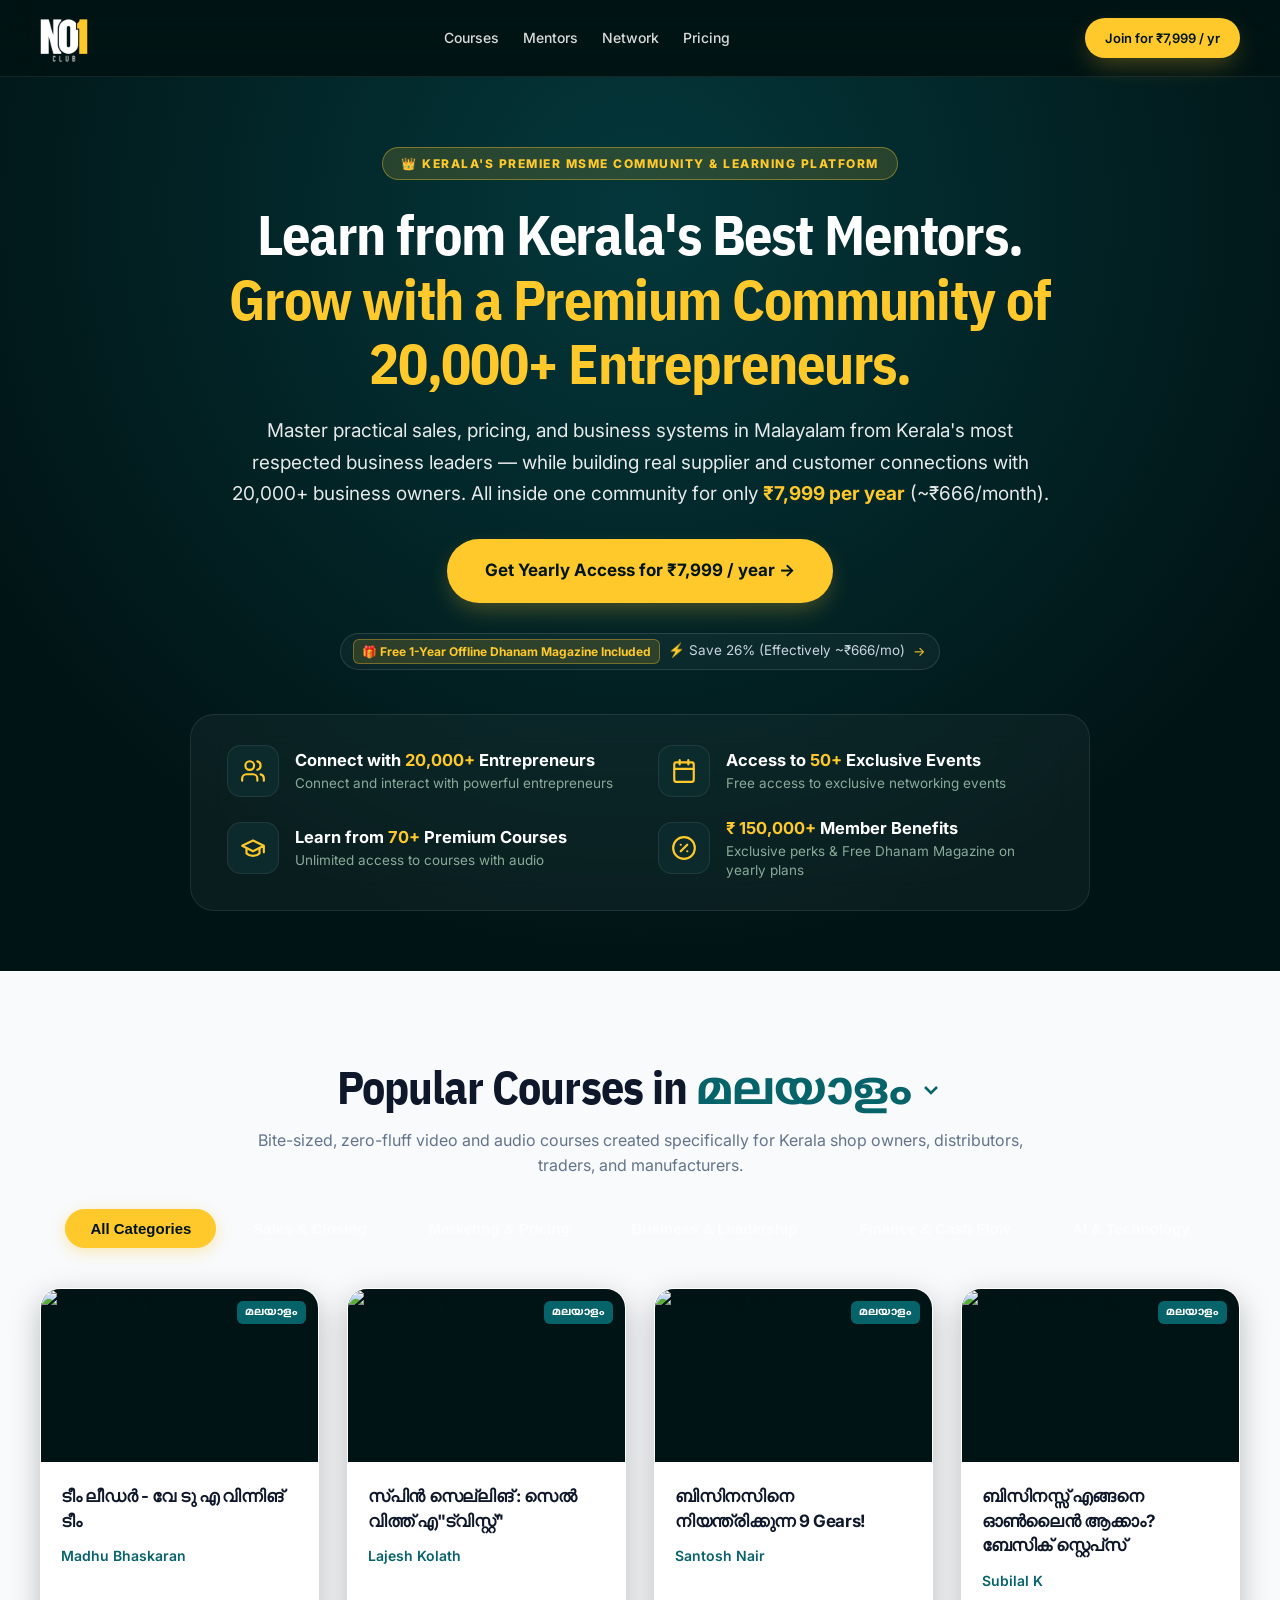
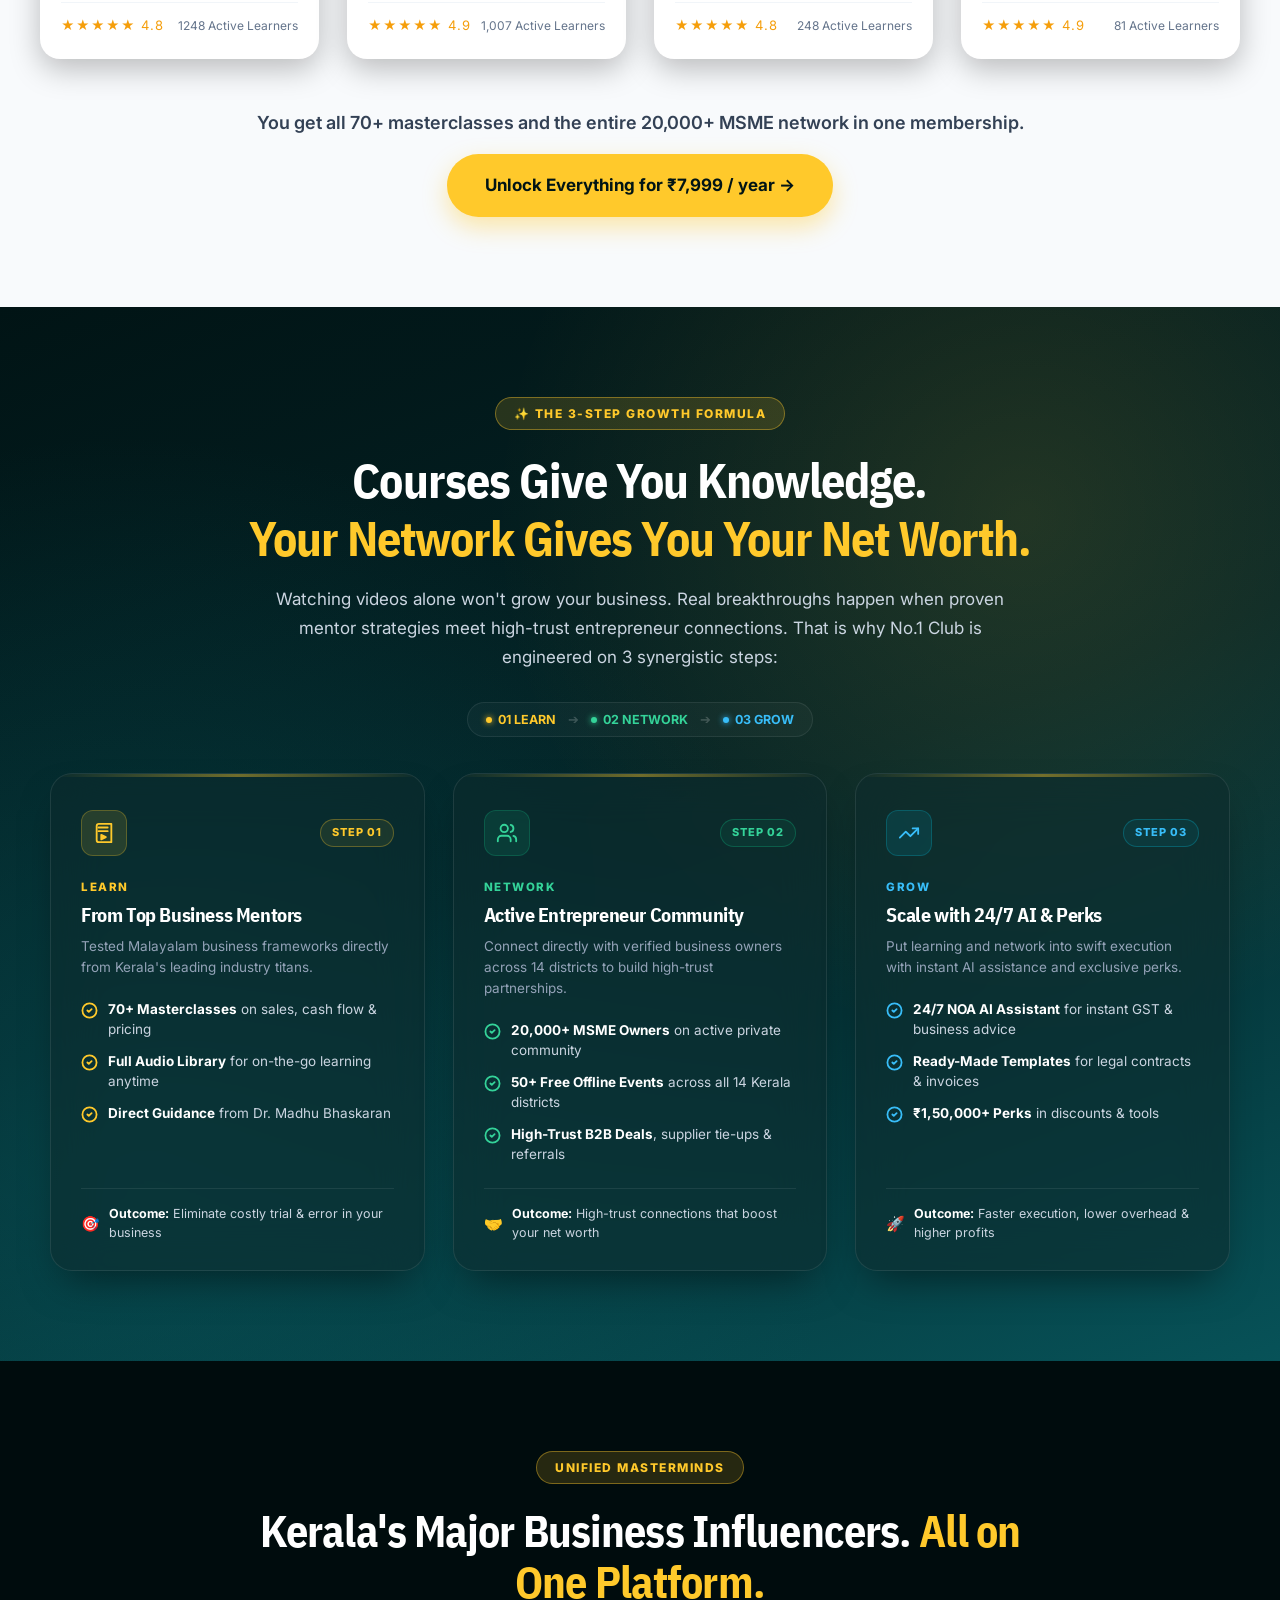
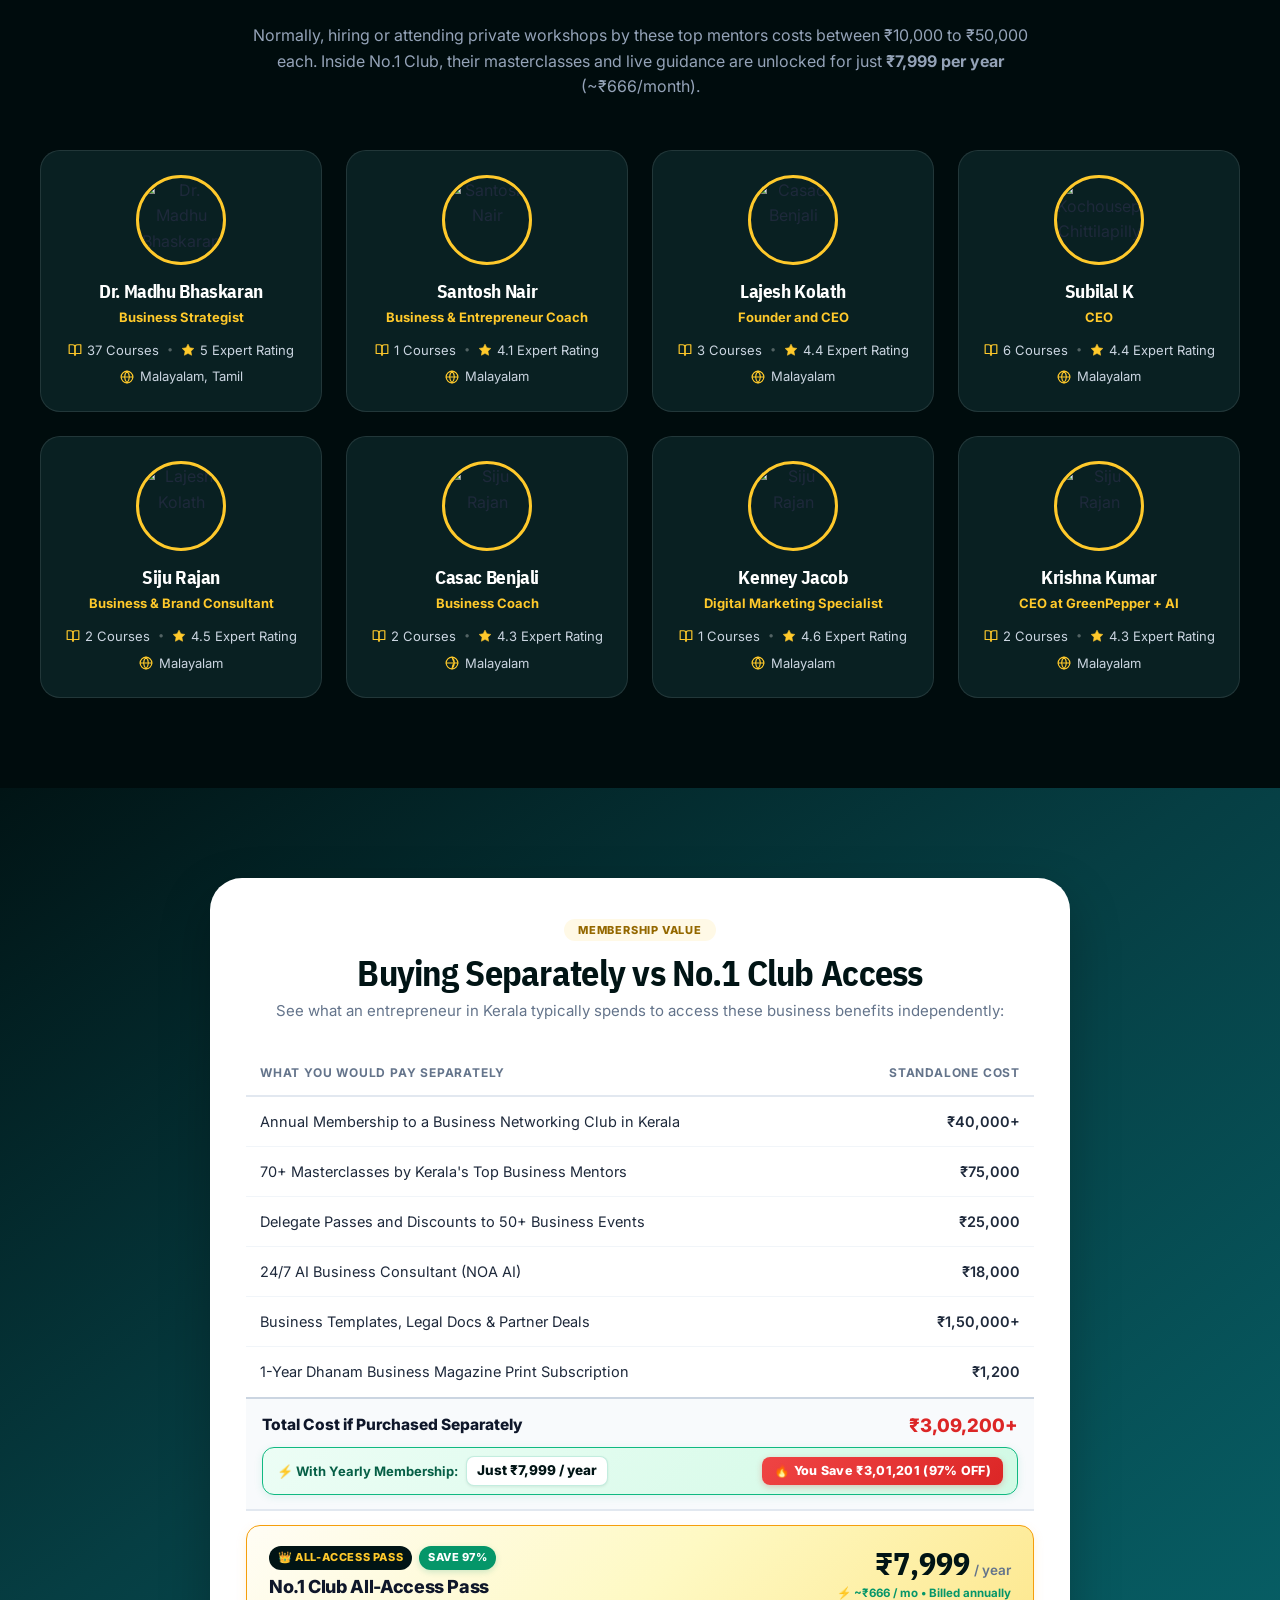
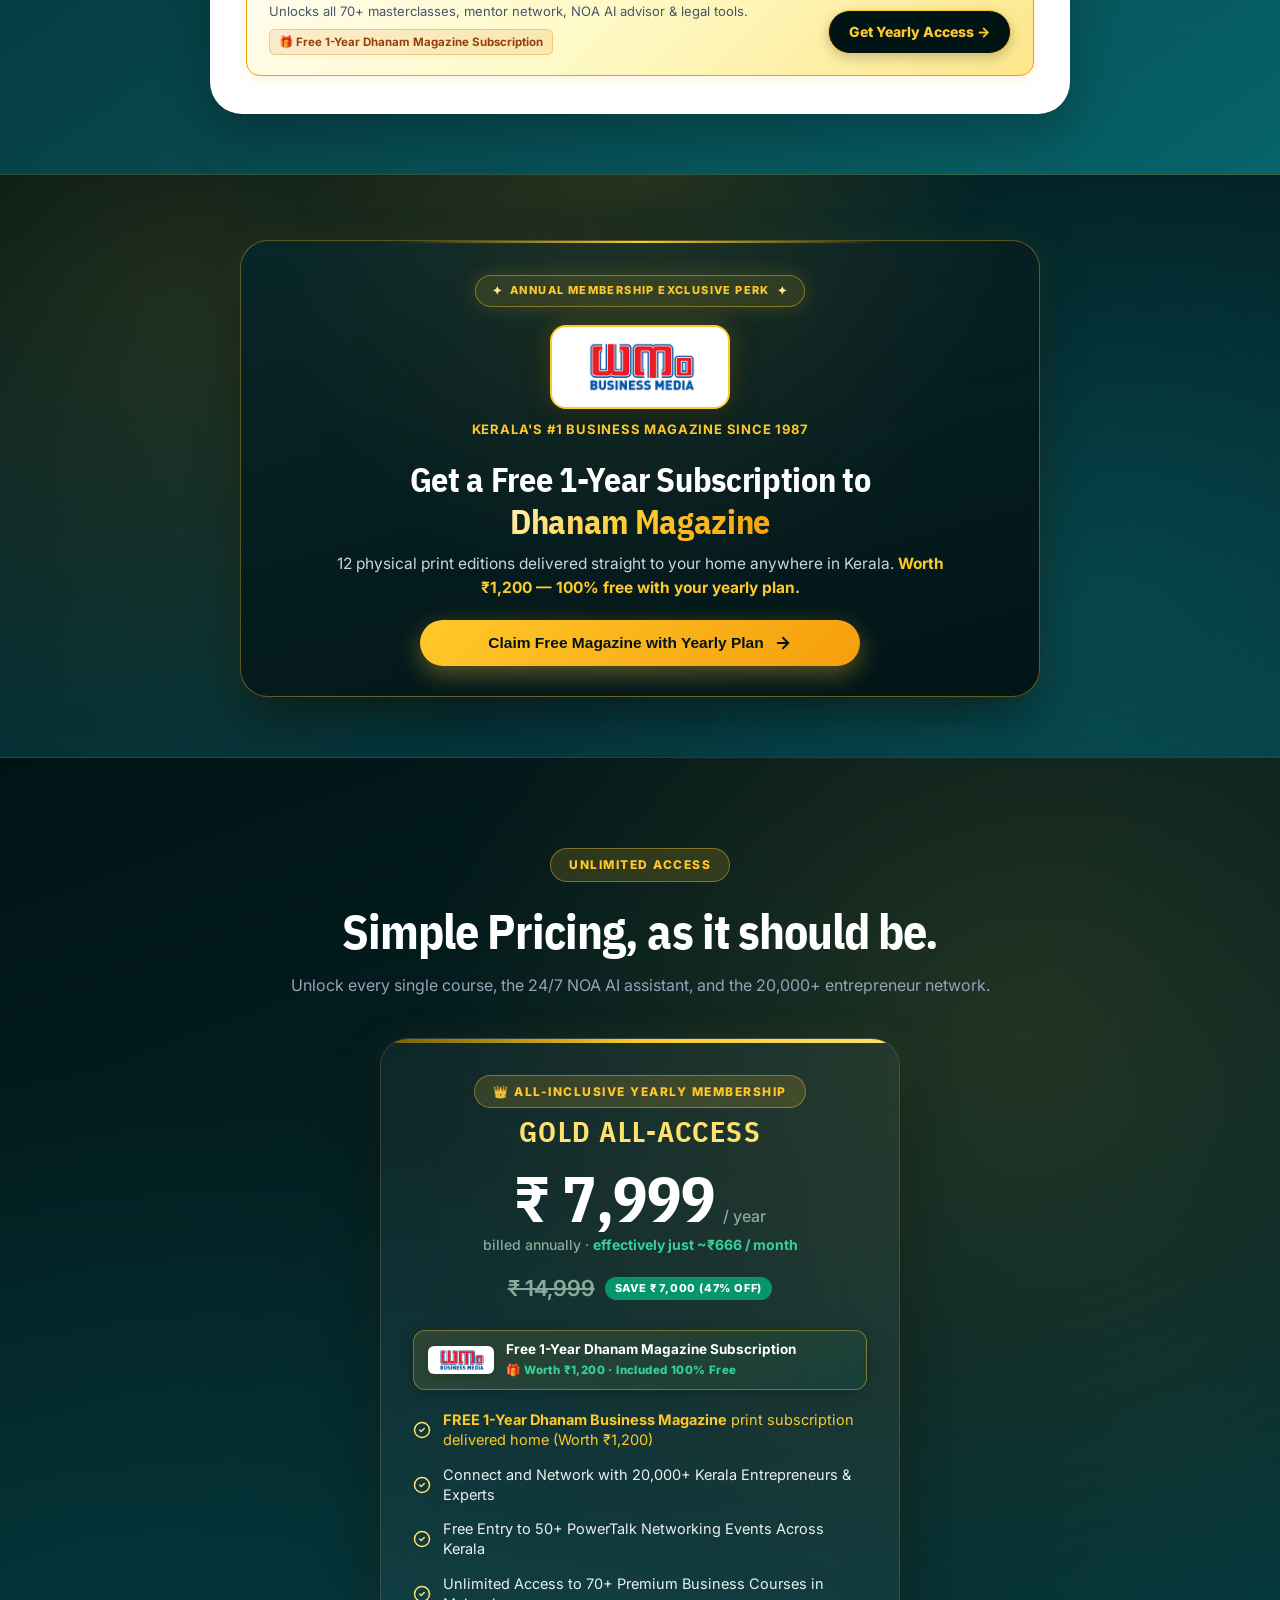
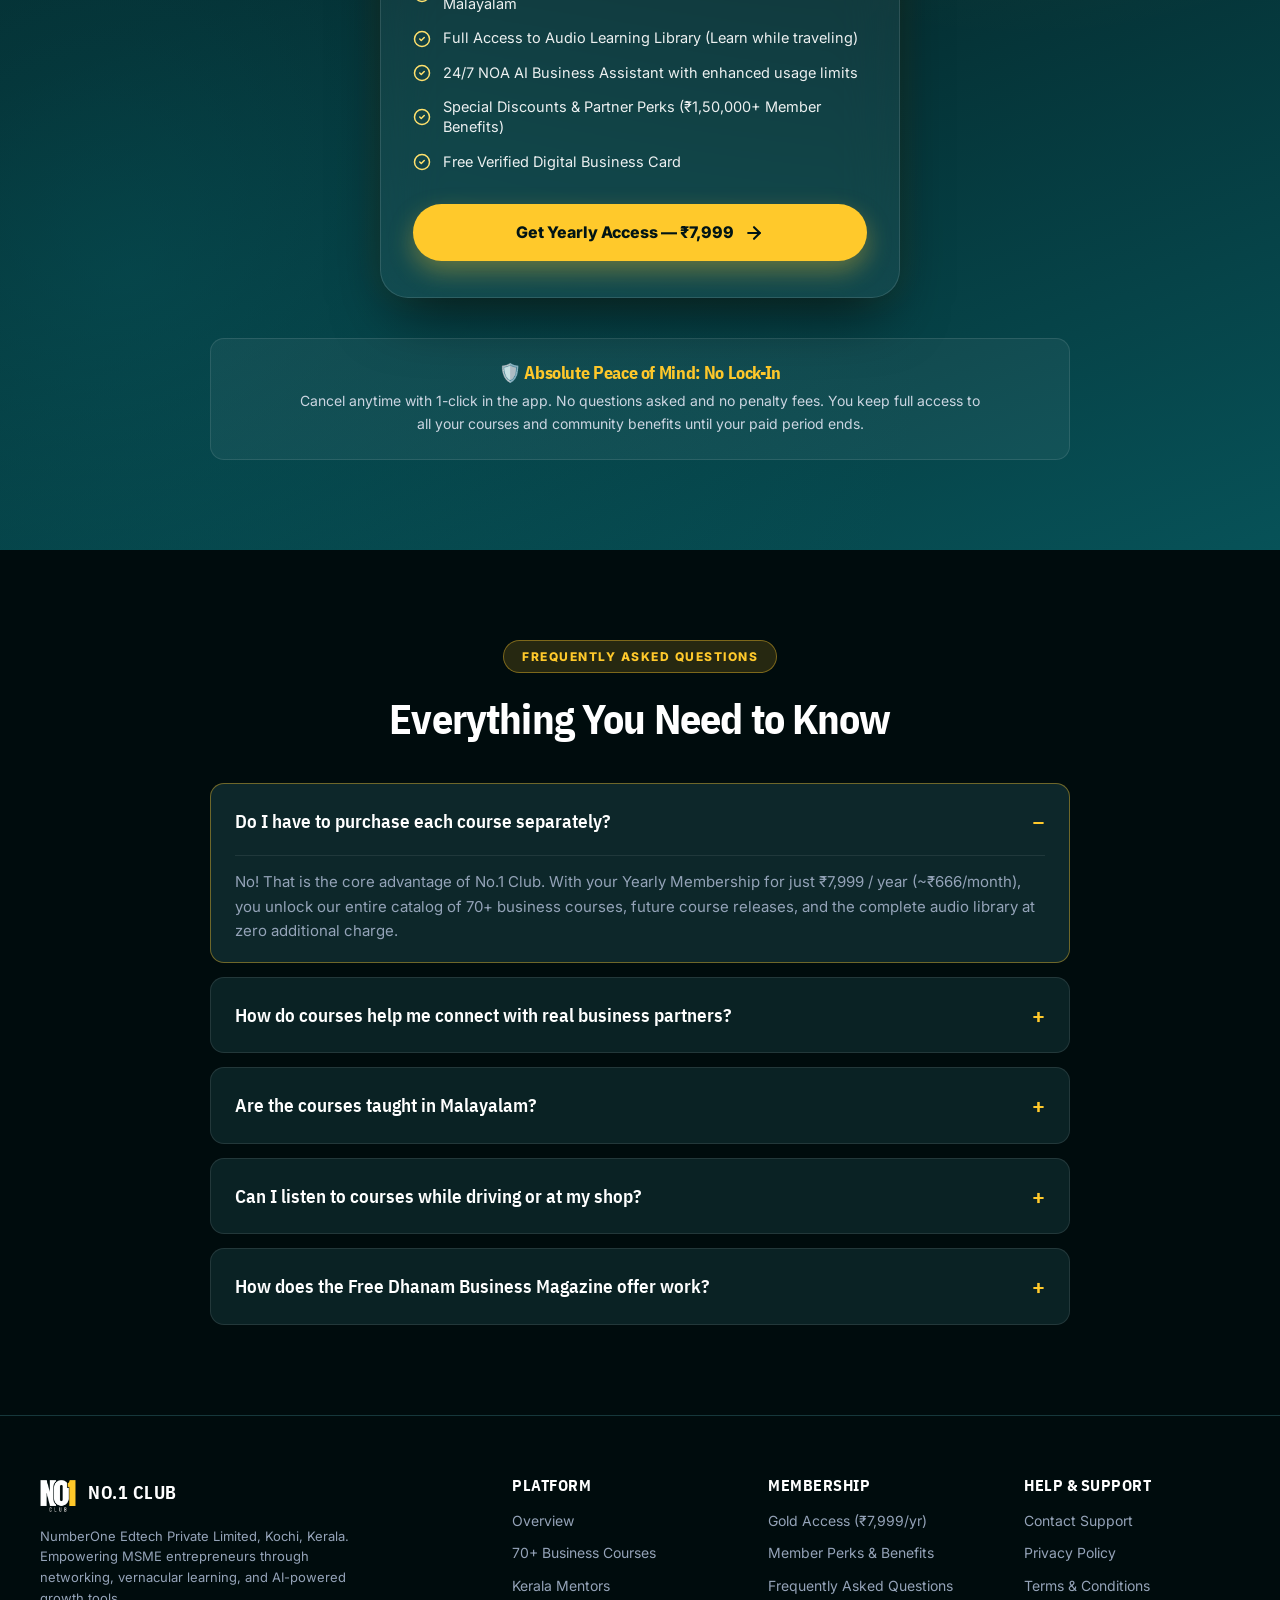
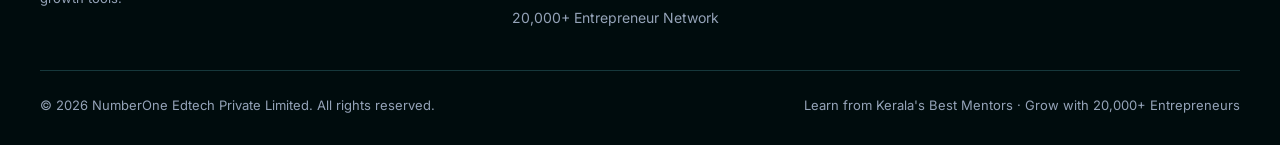
==== commit a9a0b198: "Add files via upload" ====
--- a/index.html
+++ b/index.html
@@ -1,28 +1,47 @@
 <!DOCTYPE html>
 <html lang="en">
+
 <head>
   <meta charset="UTF-8">
   <meta name="viewport" content="width=device-width, initial-scale=1.0">
   <title>Learn from Kerala's Top Mentors & Entrepreneurs | No.1 Club</title>
-  <meta name="description" content="Learn from Kerala's top mentors and entrepreneurs. Connect with 20,000+ MSME owners, 100+ masterclasses, and 50+ exclusive events for just ₹899 per month.">
+  <meta name="description"
+    content="Learn from Kerala's top mentors and entrepreneurs. Connect with 20,000+ MSME owners, 70+ masterclasses, and 50+ exclusive events for just ₹899 per month.">
   <link rel="icon" href="assets/images/favicon.svg" type="image/svg+xml">
   <link rel="stylesheet" href="assets/css/style.css">
   <style>
-    .text-gold { color: #FFC92B; }
-    .bg-gold { background-color: #FFC92B; }
+    .text-gold {
+      color: #FFC92B;
+    }
+
+    .bg-gold {
+      background-color: #FFC92B;
+    }
+
     .hero-courses {
       padding: 70px 0 60px;
       text-align: center;
       background: radial-gradient(circle at 50% 15%, rgba(7, 99, 106, 0.45) 0%, rgba(1, 20, 21, 0.98) 75%);
     }
+
     .spacious-section {
       padding: 90px 0;
     }
+
     @media (max-width: 768px) {
-      .spacious-section { padding: 50px 0; }
-      .hero-courses { padding: 50px 0 40px; }
-      .nav-links { display: none !important; }
-    }
+      .spacious-section {
+        padding: 50px 0;
+      }
+
+      .hero-courses {
+        padding: 50px 0 40px;
+      }
+
+      .nav-links {
+        display: none !important;
+      }
+    }
+
     .hero-course-title {
       font-size: clamp(34px, 5.5vw, 56px);
       color: #ffffff;
@@ -30,6 +49,7 @@
       margin: 0 auto 20px;
       line-height: 1.15;
     }
+
     .hero-course-sub {
       font-size: 19px;
       color: rgba(255, 255, 255, 0.9);
@@ -37,6 +57,7 @@
       margin: 0 auto 30px;
       line-height: 1.65;
     }
+
     .hero-pill-badge {
       display: inline-flex;
       align-items: center;
@@ -68,6 +89,7 @@
       backdrop-filter: blur(16px);
       -webkit-backdrop-filter: blur(16px);
     }
+
     @media (max-width: 768px) {
       .benefits-grid-hero {
         grid-template-columns: 1fr;
@@ -75,11 +97,13 @@
         padding: 22px 18px;
       }
     }
+
     .benefit-item-card {
       display: flex;
       align-items: center;
       gap: 16px;
     }
+
     .benefit-icon-box {
       width: 52px;
       height: 52px;
@@ -91,11 +115,13 @@
       justify-content: center;
       flex-shrink: 0;
     }
+
     .benefit-icon-box svg {
       width: 26px;
       height: 26px;
       color: #FFC92B;
     }
+
     .benefit-title {
       color: #ffffff;
       font-size: 16.5px;
@@ -103,6 +129,7 @@
       line-height: 1.35;
       margin-bottom: 3px;
     }
+
     .benefit-desc {
       color: #8aab99;
       font-size: 13.5px;
@@ -117,19 +144,22 @@
       line-height: 1;
       margin-bottom: 12px;
     }
+
     .comparison-box-white {
       background: #ffffff;
       color: #011415;
       border-radius: var(--radius-xl);
       padding: 38px 36px;
-      box-shadow: 0 20px 50px rgba(0,0,0,0.25);
+      box-shadow: 0 20px 50px rgba(0, 0, 0, 0.25);
       margin: 40px auto 0;
       max-width: 860px;
     }
+
     .value-table {
       width: 100%;
       border-collapse: collapse;
     }
+
     .value-table th {
       text-align: left;
       padding: 12px 14px;
@@ -140,6 +170,7 @@
       font-weight: 700;
       border-bottom: 2px solid #e2e8f0;
     }
+
     .value-table td {
       padding: 13px 14px;
       border-bottom: 1px solid #f1f5f9;
@@ -147,15 +178,18 @@
       color: #1e293b;
       vertical-align: middle;
     }
+
     .value-table tr:hover td {
       background-color: #fafbfc;
     }
+
     .cost-col {
       text-align: right;
       font-weight: 600;
       color: #ef4444;
       white-space: nowrap;
     }
+
     .value-table .total-row td {
       font-weight: 700;
       font-size: 15px;
@@ -163,59 +197,182 @@
       border-bottom: none;
       background: #f8fafc;
       color: #0f172a;
-      padding: 14px 14px;
-    }
-    .value-table .total-row .total-cost {
+      padding: 14px 16px 6px;
+      vertical-align: middle;
+    }
+
+    .total-row-title {
+      font-size: 15.5px;
+      font-weight: 800;
+      color: #0f172a;
+    }
+
+    .total-market-price {
+      font-size: 18.5px;
+      font-weight: 800;
       color: #dc2626;
-      font-size: 16.5px;
+      line-height: 1.2;
+    }
+
+    .value-table .savings-banner-row td {
+      background: #f8fafc;
+      padding: 4px 16px 14px 16px !important;
+      border-bottom: 2px solid #e2e8f0;
+      border-top: none !important;
+    }
+
+    .total-splash-banner {
+      display: flex;
+      align-items: center;
+      justify-content: space-between;
+      gap: 10px;
+      background: linear-gradient(135deg, #ECFDF5 0%, #D1FAE5 100%);
+      border: 1.5px solid #10B981;
+      padding: 8px 14px;
+      border-radius: 12px;
+      box-shadow: 0 2px 8px rgba(16, 185, 129, 0.12);
+    }
+
+    .total-splash-left {
+      display: flex;
+      align-items: center;
+      gap: 8px;
+      flex-wrap: wrap;
+    }
+
+    .total-splash-label {
+      font-size: 13px;
+      font-weight: 700;
+      color: #065F46;
+    }
+
+    .total-splash-price {
+      font-size: 13.5px;
       font-weight: 800;
-      text-decoration: line-through;
-    }
+      color: #011415;
+      background: #ffffff;
+      padding: 3px 10px;
+      border-radius: 8px;
+      box-shadow: 0 1px 3px rgba(0, 0, 0, 0.08);
+      border: 1px solid rgba(16, 185, 129, 0.25);
+    }
+
+    .total-splash-savings {
+      font-size: 12.5px;
+      font-weight: 800;
+      color: #ffffff;
+      background: linear-gradient(135deg, #EF4444 0%, #DC2626 100%);
+      padding: 4px 12px;
+      border-radius: 8px;
+      box-shadow: 0 2px 6px rgba(220, 38, 38, 0.25);
+      letter-spacing: 0.3px;
+      white-space: nowrap;
+    }
+
     .value-table .highlight-row td {
-      background: #FFF9E6;
-      border-top: 1px solid #FDE68A;
-      padding: 16px 14px;
-    }
+      background: transparent !important;
+      border: none !important;
+      padding: 14px 0 0 0 !important;
+    }
+
     .highlight-pricing {
       font-size: 17px;
       color: #011415;
     }
+
     .highlight-pricing strong {
       font-weight: 800;
     }
+
     .or-divider {
       font-size: 13px;
       color: #94a3b8;
       font-weight: normal;
       margin: 0 4px;
     }
+
     .dhanam-free-tag {
       font-size: 12px;
       color: #047857;
       font-weight: 700;
       margin-top: 3px;
     }
+
     @media (max-width: 640px) {
       .comparison-box-white {
         padding: 22px 14px !important;
         border-radius: 16px !important;
       }
+
       .value-table th {
         font-size: 10.5px !important;
         padding: 8px 6px !important;
       }
+
       .value-table td {
         padding: 11px 6px !important;
         font-size: 13px !important;
         line-height: 1.35 !important;
       }
+
+      .value-table .total-row td {
+        padding: 12px 10px 4px !important;
+      }
+
+      .total-row-title {
+        font-size: 13.5px !important;
+        line-height: 1.35;
+      }
+
+      .total-market-price {
+        font-size: 16px !important;
+      }
+
+      .value-table .savings-banner-row td {
+        padding: 2px 10px 12px 10px !important;
+      }
+
+      .total-splash-banner {
+        flex-direction: column;
+        align-items: stretch;
+        text-align: center;
+        gap: 8px;
+        padding: 10px 12px;
+        border-radius: 10px;
+      }
+
+      .total-splash-left {
+        justify-content: center;
+        gap: 6px;
+      }
+
+      .total-splash-label {
+        font-size: 12px !important;
+      }
+
+      .total-splash-price {
+        font-size: 12.5px !important;
+        padding: 2px 8px;
+      }
+
+      .total-splash-savings {
+        font-size: 12px !important;
+        text-align: center;
+        display: block;
+        width: 100%;
+        box-sizing: border-box;
+        padding: 5px 8px;
+      }
+
       .cost-col {
         font-size: 13px !important;
         padding-left: 8px !important;
       }
+
       .highlight-pricing {
         font-size: 14.5px !important;
       }
+
       .dhanam-free-tag {
         font-size: 11px !important;
       }
@@ -232,12 +389,15 @@
       color: #94a3b8;
       flex-wrap: wrap;
     }
+
     .hero-plan-sep {
       color: rgba(255, 255, 255, 0.2);
     }
+
     .hero-plan-item strong {
       color: #e2e8f0;
     }
+
     .hero-yearly-link {
       display: inline-flex;
       align-items: center;
@@ -250,12 +410,14 @@
       border-radius: var(--radius-full);
       transition: all 0.2s ease;
     }
+
     .hero-yearly-link:hover {
       background: rgba(255, 255, 255, 0.08);
       border-color: rgba(255, 201, 43, 0.4);
       color: #ffffff;
       transform: translateY(-1px);
     }
+
     .hero-dhanam-tag {
       display: inline-flex;
       align-items: center;
@@ -268,19 +430,23 @@
       font-size: 12px;
       font-weight: 700;
     }
+
     .hero-chip-arrow {
       color: #FFC92B;
       font-size: 13px;
       transition: transform 0.2s ease;
     }
+
     .hero-yearly-link:hover .hero-chip-arrow {
       transform: translateX(3px);
     }
+
     @media (max-width: 768px) {
       .hero-plan-strip {
         flex-direction: column;
         gap: 8px;
       }
+
       .hero-plan-sep {
         display: none;
       }
@@ -295,83 +461,68 @@
       margin-bottom: 14px;
       text-align: center;
     }
+
     .pricing-billing-sub strong {
       color: #ffffff;
     }
 
-    /* Dhanam Annual Perk Box in Pricing Card */
+    /* Dedicated Compact Dhanam Annual Perk Box in Pricing Card */
     .dhanam-annual-perk-box {
-      background: linear-gradient(135deg, rgba(255, 201, 43, 0.1) 0%, rgba(5, 150, 105, 0.08) 100%);
-      border: 1px solid rgba(255, 201, 43, 0.35);
-      border-radius: 16px;
-      padding: 16px 18px;
-      margin: 0 0 22px 0;
+      background: linear-gradient(135deg, rgba(255, 201, 43, 0.12) 0%, rgba(5, 150, 105, 0.1) 100%);
+      border: 1px solid rgba(255, 201, 43, 0.4);
+      border-radius: 12px;
+      padding: 10px 14px;
+      margin: 0 0 20px 0;
+      box-shadow: 0 4px 15px rgba(0, 0, 0, 0.2);
+      transition: all 0.3s ease;
+    }
+
+    .dhanam-perk-compact-wrap {
+      display: flex;
+      align-items: center;
+      gap: 12px;
+    }
+
+    .dhanam-perk-logo-col {
+      background: #ffffff;
+      border-radius: 6px;
+      padding: 3px 8px;
+      display: flex;
+      align-items: center;
+      justify-content: center;
+      flex-shrink: 0;
+      box-shadow: 0 2px 6px rgba(0, 0, 0, 0.15);
+    }
+
+    .dhanam-perk-logo-img {
+      height: 22px;
+      width: auto;
+      display: block;
+    }
+
+    .dhanam-perk-info {
+      display: flex;
+      flex-direction: column;
+      gap: 2px;
+      flex: 1;
+      min-width: 0;
       text-align: left;
-      transition: all 0.3s ease;
-    }
-    .dhanam-perk-badge-row {
-      display: flex;
-      justify-content: space-between;
-      align-items: center;
-      margin-bottom: 10px;
-      gap: 8px;
-      flex-wrap: wrap;
-    }
-    .dhanam-badge-pill {
-      display: inline-flex;
-      align-items: center;
-      gap: 5px;
-      background: rgba(255, 201, 43, 0.18);
-      color: #FFC92B;
-      font-size: 11px;
-      font-weight: 800;
-      letter-spacing: 0.8px;
-      padding: 3px 8px;
-      border-radius: 6px;
-      text-transform: uppercase;
-    }
+    }
+
+    .dhanam-perk-title {
+      color: #ffffff;
+      font-size: 13.5px;
+      font-weight: 700;
+      line-height: 1.3;
+    }
+
     .dhanam-worth-tag {
       color: #34d399;
       font-size: 11.5px;
       font-weight: 800;
-      letter-spacing: 0.5px;
-    }
-    .dhanam-perk-content {
-      display: flex;
-      align-items: center;
-      gap: 14px;
-    }
-    .dhanam-perk-logo-col {
-      background: #ffffff;
-      border-radius: 8px;
-      padding: 6px 10px;
-      display: flex;
-      align-items: center;
-      justify-content: center;
-      flex-shrink: 0;
-      box-shadow: 0 4px 12px rgba(0, 0, 0, 0.2);
-    }
-    .dhanam-perk-logo-img {
-      height: 26px;
-      width: auto;
-      display: block;
-    }
-    .dhanam-perk-text-col {
-      flex: 1;
-    }
-    .dhanam-perk-title {
-      color: #ffffff;
-      font-size: 14px;
-      font-weight: 700;
-      line-height: 1.35;
-      margin-bottom: 3px;
-    }
-    .dhanam-perk-desc {
-      color: #cbd5e1;
-      font-size: 12px;
-      line-height: 1.45;
-      margin: 0;
-    }
+      letter-spacing: 0.4px;
+    }
+
     .pricing-monthly-dhanam-teaser {
       margin-top: 8px;
       padding-top: 8px;
@@ -381,15 +532,18 @@
       font-weight: 500;
       text-align: center;
     }
+
     .pricing-toggle-capsule {
       max-width: 330px !important;
       width: 100%;
     }
+
     .pricing-toggle-btn {
       white-space: nowrap !important;
       padding: 9px 14px !important;
       font-size: 13.5px !important;
     }
+
     .toggle-discount-chip {
       font-size: 10px;
       background: #059669;
@@ -402,36 +556,95 @@
       display: inline-block;
       white-space: nowrap;
     }
+
     @media (max-width: 480px) {
       .pricing-toggle-capsule {
         max-width: 300px !important;
       }
+
       .pricing-toggle-btn {
         font-size: 12px !important;
         padding: 7px 8px !important;
       }
+
       .toggle-discount-chip {
         font-size: 9px;
         padding: 2px 5px;
         margin-left: 3px;
       }
+
       .pricing-gold-card {
-        padding: 28px 18px !important;
-      }
+        padding: 24px 16px 20px !important;
+        border-radius: 20px !important;
+      }
+
       .pricing-card-header {
         flex-direction: column;
-        gap: 6px;
+        gap: 6px !important;
         align-items: center;
         text-align: center;
-      }
-      .dhanam-perk-content {
-        gap: 10px;
-      }
+        margin-bottom: 12px !important;
+      }
+
+      .pricing-card-header .hero-pill-badge {
+        font-size: 10.5px !important;
+        padding: 4px 12px !important;
+        letter-spacing: 0.8px;
+        margin-bottom: 0 !important;
+      }
+
+      .pricing-card-title {
+        font-size: 22px !important;
+      }
+
+      .pricing-amount-huge {
+        font-size: 42px !important;
+      }
+
+      .pricing-billing-sub {
+        font-size: 12px !important;
+        margin-bottom: 10px !important;
+      }
+
+      .pricing-sub-strike-row {
+        margin-bottom: 14px !important;
+        gap: 8px !important;
+      }
+
+      .pricing-strike-price {
+        font-size: 18px !important;
+      }
+
+      .pricing-save-badge {
+        font-size: 10px !important;
+        padding: 2px 8px !important;
+      }
+
+      .dhanam-annual-perk-box {
+        padding: 8px 10px !important;
+        margin-bottom: 14px !important;
+        border-radius: 10px !important;
+      }
+
+      .dhanam-perk-compact-wrap {
+        gap: 8px !important;
+      }
+
       .dhanam-perk-logo-col {
-        padding: 4px 8px;
-      }
+        padding: 2px 6px !important;
+      }
+
       .dhanam-perk-logo-img {
-        height: 22px;
+        height: 18px !important;
+      }
+
+      .dhanam-perk-title {
+        font-size: 12px !important;
+        line-height: 1.25 !important;
+      }
+
+      .dhanam-worth-tag {
+        font-size: 10.5px !important;
       }
     }
 
@@ -447,6 +660,7 @@
       border-radius: var(--radius-full);
       padding: 6px 18px;
     }
+
     .step-flow-node {
       display: inline-flex;
       align-items: center;
@@ -455,9 +669,11 @@
       font-weight: 700;
       color: #94a3b8;
     }
+
     .step-flow-node.highlight {
       color: #FFC92B;
     }
+
     .step-flow-dot {
       width: 6px;
       height: 6px;
@@ -465,6 +681,7 @@
       background: #FFC92B;
       box-shadow: 0 0 6px #FFC92B;
     }
+
     .step-flow-arrow {
       color: rgba(255, 255, 255, 0.2);
       font-size: 13px;
@@ -474,6 +691,7 @@
     .growth-formula-section .container {
       max-width: 1220px;
     }
+
     .pillar-card-modern {
       background: rgba(14, 42, 45, 0.55);
       border: 1px solid rgba(255, 255, 255, 0.09);
@@ -489,6 +707,7 @@
       justify-content: space-between;
       box-shadow: 0 20px 40px -15px rgba(0, 0, 0, 0.5);
     }
+
     .pillar-card-modern::before {
       content: '';
       position: absolute;
@@ -500,17 +719,20 @@
       opacity: 0.7;
       transition: all 0.3s ease;
     }
+
     .pillar-card-modern:hover {
       transform: translateY(-6px);
       border-color: rgba(255, 201, 43, 0.35);
       background: rgba(16, 48, 52, 0.75);
       box-shadow: 0 25px 50px -10px rgba(0, 0, 0, 0.65), 0 0 30px rgba(255, 201, 43, 0.1);
     }
+
     .pillar-card-modern:hover::before {
       opacity: 1;
       height: 3px;
       background: linear-gradient(90deg, #FFC92B, #ffe16d);
     }
+
     .pillar-top-row {
       display: flex;
       align-items: center;
@@ -519,6 +741,7 @@
       position: relative;
       z-index: 1;
     }
+
     .pillar-icon-box {
       width: 46px;
       height: 46px;
@@ -531,19 +754,23 @@
       color: #FFC92B;
       transition: all 0.3s ease;
     }
+
     .pillar-icon-box.emerald {
       background: rgba(16, 185, 129, 0.12);
       border-color: rgba(16, 185, 129, 0.25);
       color: #34d399;
     }
+
     .pillar-icon-box.cyan {
       background: rgba(6, 182, 212, 0.12);
       border-color: rgba(6, 182, 212, 0.25);
       color: #38bdf8;
     }
+
     .pillar-card-modern:hover .pillar-icon-box {
       transform: scale(1.05);
     }
+
     .pillar-step-pill {
       display: inline-flex;
       align-items: center;
@@ -557,21 +784,25 @@
       letter-spacing: 1px;
       text-transform: uppercase;
     }
+
     .pillar-step-pill.gold {
       color: #FFC92B;
       border-color: rgba(255, 201, 43, 0.3);
       background: rgba(255, 201, 43, 0.08);
     }
+
     .pillar-step-pill.emerald {
       color: #34d399;
       border-color: rgba(16, 185, 129, 0.3);
       background: rgba(16, 185, 129, 0.08);
     }
+
     .pillar-step-pill.cyan {
       color: #38bdf8;
       border-color: rgba(6, 182, 212, 0.3);
       background: rgba(6, 182, 212, 0.08);
     }
+
     .pillar-action-name {
       font-size: 11.5px;
       font-weight: 800;
@@ -582,6 +813,7 @@
       position: relative;
       z-index: 1;
     }
+
     .pillar-heading {
       color: #ffffff;
       font-size: 20px;
@@ -591,6 +823,7 @@
       position: relative;
       z-index: 1;
     }
+
     .pillar-overview {
       color: #94a3b8;
       font-size: 13.5px;
@@ -599,6 +832,7 @@
       position: relative;
       z-index: 1;
     }
+
     .pillar-bullets-list {
       list-style: none;
       padding: 0;
@@ -609,6 +843,7 @@
       position: relative;
       z-index: 1;
     }
+
     .pillar-bullet-item {
       display: flex;
       align-items: flex-start;
@@ -617,6 +852,7 @@
       font-size: 13.5px;
       line-height: 1.45;
     }
+
     .pillar-bullet-icon {
       width: 17px !important;
       height: 17px !important;
@@ -630,9 +866,11 @@
       display: inline-block;
       vertical-align: middle;
     }
+
     .pillar-bullet-item strong {
       color: #ffffff;
     }
+
     .pillar-clean-footer {
       border-top: 1px solid rgba(255, 255, 255, 0.08);
       padding-top: 16px;
@@ -646,13 +884,16 @@
       position: relative;
       z-index: 1;
     }
+
     .pillar-clean-footer strong {
       color: #ffffff;
     }
+
     .pillar-clean-footer .footer-icon {
       font-size: 15px;
       flex-shrink: 0;
     }
+
     @media (max-width: 900px) {
       .pillar-card-modern {
         padding: 30px 24px 24px;
@@ -660,6 +901,7 @@
     }
   </style>
 </head>
+
 <body>
 
   <!-- Navigation Bar -->
@@ -675,7 +917,8 @@
         <a href="#pricing" class="nav-link">Pricing</a>
       </div>
       <div class="nav-actions">
-        <a href="#pricing" class="btn btn-gold btn-sm">Join for ₹899 / mo</a>
+        <a href="#pricing" class="btn btn-gold btn-sm"
+          onclick="if(window.selectYearlyPricing) window.selectYearlyPricing();">Join for ₹7,999 / yr</a>
       </div>
     </div>
   </nav>
@@ -688,27 +931,29 @@
       </div>
 
       <h1 id="hero-headline" class="hero-course-title">
-        Learn from Kerala's Best Mentors. <br><span class="text-gold">Grow with a Premium Community of 20,000+ Entrepreneurs.</span>
+        Learn from Kerala's Best Mentors. <br><span class="text-gold">Grow with a Premium Community of 20,000+
+          Entrepreneurs.</span>
       </h1>
 
       <p class="hero-course-sub">
-        Master practical sales, pricing, and business systems in Malayalam from Kerala's most respected business leaders — while building real supplier and customer connections with 20,000+ business owners. All inside one community for only <strong class="text-gold">₹899 per month</strong>.
+        Master practical sales, pricing, and business systems in Malayalam from Kerala's most respected business leaders
+        — while building real supplier and customer connections with 20,000+ business owners. All inside one community
+        for only <strong class="text-gold">₹7,999 per year</strong> (~₹666/month).
       </p>
 
-      <!-- Single Primary CTA (Button from Image 1 removed!) -->
-      <div style="display:flex; justify-content:center; margin-bottom: 20px;">
-        <a href="#pricing" class="btn btn-gold btn-lg" style="font-size: 18px; padding: 16px 40px;">
-          Get Full Access for ₹899 / month →
+      <div style="display:flex; justify-content:center; margin-bottom: 16px;">
+        <a href="#pricing" class="btn btn-gold btn-lg"
+          onclick="if(window.selectYearlyPricing) window.selectYearlyPricing();">
+          Get Yearly Access for ₹7,999 / year →
         </a>
       </div>
 
-      <!-- Dual Plan Trust Strip with Dhanam placement -->
+      <!-- Yearly Privilege Tag Strip -->
       <div class="hero-plan-strip">
-        <span class="hero-plan-item">⚡ <strong>₹899/month</strong> billed monthly (Cancel anytime)</span>
-        <span class="hero-plan-sep">•</span>
-        <a href="#pricing" class="hero-yearly-link" onclick="if(window.selectYearlyPricing) window.selectYearlyPricing();">
-          <span>Yearly: <strong>₹7,999 / year</strong> billed annually</span>
-          <span class="hero-dhanam-tag">+ Free 1-Yr Dhanam Magazine 🎁</span>
+        <a href="#pricing" class="hero-yearly-link"
+          onclick="if(window.selectYearlyPricing) window.selectYearlyPricing();">
+          <span class="hero-dhanam-tag">🎁 Free 1-Year Offline Dhanam Magazine Included</span>
+          <span>⚡ Save 26% (Effectively ~₹666/mo)</span>
           <span class="hero-chip-arrow">→</span>
         </a>
       </div>
@@ -718,7 +963,13 @@
         <!-- Benefit 1 -->
         <div class="benefit-item-card">
           <div class="benefit-icon-box">
-            <svg xmlns="http://www.w3.org/2000/svg" viewBox="0 0 24 24" fill="none" stroke="currentColor" stroke-width="2" stroke-linecap="round" stroke-linejoin="round"><path d="M16 21v-2a4 4 0 0 0-4-4H6a4 4 0 0 0-4 4v2"/><circle cx="9" cy="7" r="4"/><path d="M22 21v-2a4 4 0 0 0-3-3.87"/><path d="M16 3.13a4 4 0 0 1 0 7.75"/></svg>
+            <svg xmlns="http://www.w3.org/2000/svg" viewBox="0 0 24 24" fill="none" stroke="currentColor"
+              stroke-width="2" stroke-linecap="round" stroke-linejoin="round">
+              <path d="M16 21v-2a4 4 0 0 0-4-4H6a4 4 0 0 0-4 4v2" />
+              <circle cx="9" cy="7" r="4" />
+              <path d="M22 21v-2a4 4 0 0 0-3-3.87" />
+              <path d="M16 3.13a4 4 0 0 1 0 7.75" />
+            </svg>
           </div>
           <div>
             <div class="benefit-title">Connect with <span class="text-gold">20,000+</span> Entrepreneurs</div>
@@ -729,7 +980,13 @@
         <!-- Benefit 2 -->
         <div class="benefit-item-card">
           <div class="benefit-icon-box">
-            <svg xmlns="http://www.w3.org/2000/svg" viewBox="0 0 24 24" fill="none" stroke="currentColor" stroke-width="2" stroke-linecap="round" stroke-linejoin="round"><rect x="3" y="4" width="18" height="18" rx="2" ry="2"/><line x1="16" y1="2" x2="16" y2="6"/><line x1="8" y1="2" x2="8" y2="6"/><line x1="3" y1="10" x2="21" y2="10"/></svg>
+            <svg xmlns="http://www.w3.org/2000/svg" viewBox="0 0 24 24" fill="none" stroke="currentColor"
+              stroke-width="2" stroke-linecap="round" stroke-linejoin="round">
+              <rect x="3" y="4" width="18" height="18" rx="2" ry="2" />
+              <line x1="16" y1="2" x2="16" y2="6" />
+              <line x1="8" y1="2" x2="8" y2="6" />
+              <line x1="3" y1="10" x2="21" y2="10" />
+            </svg>
           </div>
           <div>
             <div class="benefit-title">Access to <span class="text-gold">50+</span> Exclusive Events</div>
@@ -740,10 +997,14 @@
         <!-- Benefit 3 -->
         <div class="benefit-item-card">
           <div class="benefit-icon-box">
-            <svg xmlns="http://www.w3.org/2000/svg" viewBox="0 0 24 24" fill="none" stroke="currentColor" stroke-width="2" stroke-linecap="round" stroke-linejoin="round"><path d="M22 10v6M2 10l10-5 10 5-10 5z"/><path d="M6 12v5c3 3 9 3 12 0v-5"/></svg>
+            <svg xmlns="http://www.w3.org/2000/svg" viewBox="0 0 24 24" fill="none" stroke="currentColor"
+              stroke-width="2" stroke-linecap="round" stroke-linejoin="round">
+              <path d="M22 10v6M2 10l10-5 10 5-10 5z" />
+              <path d="M6 12v5c3 3 9 3 12 0v-5" />
+            </svg>
           </div>
           <div>
-            <div class="benefit-title">Learn from <span class="text-gold">100+</span> Premium Courses</div>
+            <div class="benefit-title">Learn from <span class="text-gold">70+</span> Premium Courses</div>
             <div class="benefit-desc">Unlimited access to courses with audio</div>
           </div>
         </div>
@@ -751,7 +1012,13 @@
         <!-- Benefit 4 -->
         <div class="benefit-item-card">
           <div class="benefit-icon-box">
-            <svg xmlns="http://www.w3.org/2000/svg" viewBox="0 0 24 24" fill="none" stroke="currentColor" stroke-width="2" stroke-linecap="round" stroke-linejoin="round"><circle cx="12" cy="12" r="10"/><path d="m15 9-6 6"/><path d="M9 9h.01"/><path d="M15 15h.01"/></svg>
+            <svg xmlns="http://www.w3.org/2000/svg" viewBox="0 0 24 24" fill="none" stroke="currentColor"
+              stroke-width="2" stroke-linecap="round" stroke-linejoin="round">
+              <circle cx="12" cy="12" r="10" />
+              <path d="m15 9-6 6" />
+              <path d="M9 9h.01" />
+              <path d="M15 15h.01" />
+            </svg>
           </div>
           <div>
             <div class="benefit-title"><span class="text-gold">₹ 150,000+</span> Member Benefits</div>
@@ -768,12 +1035,16 @@
       <div style="text-align: center; max-width: 780px; margin: 0 auto 20px;">
         <div style="display:inline-flex; align-items:center; gap:8px; margin-bottom:8px;">
           <h2 style="font-size: clamp(32px, 4.5vw, 46px); color: #0f172a; display:inline-block;">
-            Popular Courses in <span style="color: #07636A; font-family: var(--font-malayalam); font-weight:700;">മലയാളം</span>
+            Popular Courses in <span
+              style="color: #07636A; font-family: var(--font-malayalam); font-weight:700;">മലയാളം</span>
           </h2>
-          <svg width="24" height="24" fill="none" stroke="#07636A" stroke-width="2.5" viewBox="0 0 24 24"><path d="M6 9l6 6 6-6"/></svg>
+          <svg width="24" height="24" fill="none" stroke="#07636A" stroke-width="2.5" viewBox="0 0 24 24">
+            <path d="M6 9l6 6 6-6" />
+          </svg>
         </div>
         <p style="color: #64748b; font-size: 16px;">
-          Bite-sized, zero-fluff video and audio courses created specifically for Kerala shop owners, distributors, traders, and manufacturers.
+          Bite-sized, zero-fluff video and audio courses created specifically for Kerala shop owners, distributors,
+          traders, and manufacturers.
         </p>
       </div>
 
@@ -789,22 +1060,24 @@
 
       <!-- 4-Column Course Cards Grid -->
       <div class="grid-4" id="courses-grid" style="gap: 28px;">
-        
+
         <!-- Course 1 -->
         <div class="course-card-wrapper" data-category="sales">
           <div class="course-card-showcase">
             <div class="course-card-thumb-wrap">
-              <img src="assets/images/course-sales-closing.webp" alt="Sales Closing" class="course-card-thumb">
+              <img
+                src="https://numberone-prod.s3.ap-south-1.amazonaws.com/web/assets/web/assets/course/Team%20Leader%20-%20Way%20to%20a%20Winning%20Team%20-%20tam.webp"
+                alt="Sales Closing" class="course-card-thumb">
               <span class="course-lang-badge font-ml">മലയാളം</span>
             </div>
             <div class="course-card-body">
               <div>
-                <h3 class="course-card-title font-ml">ലോകത്തിലെ മികച്ച 6 സെയിൽസ് ക്ലോസിങ് ടെക്നിക്കുകൾ</h3>
-                <div class="course-card-instructor">Lajesh Kolath</div>
+                <h3 class="course-card-title font-ml">ടീം ലീഡർ - വേ ടു എ വിന്നിങ് ടീം</h3>
+                <div class="course-card-instructor">Madhu Bhaskaran</div>
               </div>
               <div class="course-card-meta">
                 <span class="course-rating-stars">★★★★★ 4.8</span>
-                <span>228 Active Learners</span>
+                <span>1248 Active Learners</span>
               </div>
             </div>
           </div>
@@ -814,17 +1087,19 @@
         <div class="course-card-wrapper" data-category="sales">
           <div class="course-card-showcase">
             <div class="course-card-thumb-wrap">
-              <img src="assets/images/course-salesman-strategies.webp" alt="SPIN Selling" class="course-card-thumb">
+              <img
+                src="https://numberone-prod.s3.ap-south-1.amazonaws.com/web/assets/web/assets/course/Spin%20Selling%20-%20Sell%20with%20aTwist.webp"
+                alt="SPIN Selling" class="course-card-thumb">
               <span class="course-lang-badge font-ml">മലയാളം</span>
             </div>
             <div class="course-card-body">
               <div>
-                <h3 class="course-card-title font-ml">സ്പിൻ സെല്ലിങ് : സെൽ വിത്ത് എ'റ്റിറ്റ്യൂഡ്'</h3>
+                <h3 class="course-card-title font-ml">സ്പിൻ സെല്ലിങ് : സെൽ വിത്ത് എ"ട്വിസ്റ്റ്"</h3>
                 <div class="course-card-instructor">Lajesh Kolath</div>
               </div>
               <div class="course-card-meta">
                 <span class="course-rating-stars">★★★★★ 4.9</span>
-                <span>1,005 Active Learners</span>
+                <span>1,007 Active Learners</span>
               </div>
             </div>
           </div>
@@ -834,17 +1109,19 @@
         <div class="course-card-wrapper" data-category="marketing">
           <div class="course-card-showcase">
             <div class="course-card-thumb-wrap">
-              <img src="assets/images/course-sell-services.webp" alt="Marketing Plan" class="course-card-thumb">
+              <img
+                src="https://numberone-prod.s3.ap-south-1.amazonaws.com/web/assets/web/assets/course/9%20Gears%20Empower%20Your%20Business%21.webp"
+                alt="Marketing Plan" class="course-card-thumb">
               <span class="course-lang-badge font-ml">മലയാളം</span>
             </div>
             <div class="course-card-body">
               <div>
-                <h3 class="course-card-title font-ml">8 - സ്റ്റെപ്പ് മാർക്കറ്റിംഗ് പ്ലാൻ: കൺസെപ്റ്റ് മുതൽ ക്യാംപെയ്ൻ വരെ</h3>
-                <div class="course-card-instructor">Siju Rajan</div>
+                <h3 class="course-card-title font-ml">ബിസിനസിനെ നിയന്ത്രിക്കുന്ന 9 Gears!</h3>
+                <div class="course-card-instructor">Santosh Nair</div>
               </div>
               <div class="course-card-meta">
                 <span class="course-rating-stars">★★★★★ 4.8</span>
-                <span>171 Active Learners</span>
+                <span>248 Active Learners</span>
               </div>
             </div>
           </div>
@@ -854,23 +1131,25 @@
         <div class="course-card-wrapper" data-category="sales marketing">
           <div class="course-card-showcase">
             <div class="course-card-thumb-wrap">
-              <img src="assets/images/course-9-gears.webp" alt="Pricing Psychology" class="course-card-thumb">
+              <img
+                src="https://numberone-prod.s3.ap-south-1.amazonaws.com/web/assets/web/assets/course/How%20to%20make%20your%20Business%20Online%20Basic%20Steps.webp"
+                alt="Pricing Psychology" class="course-card-thumb">
               <span class="course-lang-badge font-ml">മലയാളം</span>
             </div>
             <div class="course-card-body">
               <div>
-                <h3 class="course-card-title font-ml">വിലകൂട്ടി വിൽക്കുന്നതിന്റെ മനശ്ശാസ്ത്രം — 5 സെയിൽസ് സ്ട്രാറ്റജികൾ</h3>
-                <div class="course-card-instructor">Casac Benjali</div>
+                <h3 class="course-card-title font-ml">ബിസിനസ്സ് എങ്ങനെ ഓൺലൈൻ ആക്കാം? ബേസിക് സ്റ്റെപ്‌സ് </h3>
+                <div class="course-card-instructor">Subilal K</div>
               </div>
               <div class="course-card-meta">
                 <span class="course-rating-stars">★★★★★ 4.9</span>
-                <span>101 Active Learners</span>
+                <span>81 Active Learners</span>
               </div>
             </div>
           </div>
         </div>
 
-        <!-- Course 5 -->
+        <!-- Course 5
         <div class="course-card-wrapper" data-category="business">
           <div class="course-card-showcase">
             <div class="course-card-thumb-wrap">
@@ -888,10 +1167,10 @@
               </div>
             </div>
           </div>
-        </div>
+        </div> -->
 
         <!-- Course 6 -->
-        <div class="course-card-wrapper" data-category="finance">
+        <!-- <div class="course-card-wrapper" data-category="finance">
           <div class="course-card-showcase">
             <div class="course-card-thumb-wrap">
               <img src="assets/images/course-working-capital.webp" alt="Working Capital" class="course-card-thumb">
@@ -908,10 +1187,10 @@
               </div>
             </div>
           </div>
-        </div>
+        </div> -->
 
         <!-- Course 7 -->
-        <div class="course-card-wrapper" data-category="business">
+        <!-- <div class="course-card-wrapper" data-category="business">
           <div class="course-card-showcase">
             <div class="course-card-thumb-wrap">
               <img src="assets/images/course-productivity-mastery.webp" alt="Productivity" class="course-card-thumb">
@@ -928,10 +1207,10 @@
               </div>
             </div>
           </div>
-        </div>
+        </div> -->
 
         <!-- Course 8 -->
-        <div class="course-card-wrapper" data-category="business tech">
+        <!-- <div class="course-card-wrapper" data-category="business tech">
           <div class="course-card-showcase">
             <div class="course-card-thumb-wrap">
               <img src="assets/images/course-performance-system.webp" alt="Performance System" class="course-card-thumb">
@@ -948,17 +1227,19 @@
               </div>
             </div>
           </div>
-        </div>
+        </div> -->
 
       </div>
 
       <!-- Bottom Hook Banner -->
-      <div style="text-align: center; margin-top: 50px;">
+      <div class="course-bottom-hook" style="text-align: center; margin-top: 50px;">
         <p style="font-size: 18px; color: #334155; font-weight: 600; margin-bottom: 16px;">
-          You get all 100+ masterclasses and the entire 20,000+ MSME network in one membership.
+          You get all 70+ masterclasses and the entire 20,000+ MSME network in one membership.
         </p>
-        <a href="#pricing" class="btn btn-gold btn-lg" style="box-shadow: 0 10px 25px rgba(255,201,43,0.4);">
-          Unlock Everything for Only ₹899 / month →
+        <a href="#pricing" class="btn btn-gold btn-lg"
+          onclick="if(window.selectYearlyPricing) window.selectYearlyPricing();"
+          style="box-shadow: 0 10px 25px rgba(255,201,43,0.4);">
+          Unlock Everything for ₹7,999 / year →
         </a>
       </div>
     </div>
@@ -973,7 +1254,8 @@
           Courses Give You Knowledge. <br><span class="text-gold">Your Network Gives You Your Net Worth.</span>
         </h2>
         <p style="color: #cbd5e1; font-size: 17px; line-height: 1.7; max-width: 740px; margin: 0 auto;">
-          Watching videos alone won't grow your business. Real breakthroughs happen when proven mentor strategies meet high-trust entrepreneur connections. That is why No.1 Club is engineered on 3 synergistic steps:
+          Watching videos alone won't grow your business. Real breakthroughs happen when proven mentor strategies meet
+          high-trust entrepreneur connections. That is why No.1 Club is engineered on 3 synergistic steps:
         </p>
       </div>
 
@@ -982,9 +1264,13 @@
         <div class="step-flow-indicator">
           <span class="step-flow-node highlight"><span class="step-flow-dot"></span> 01 LEARN</span>
           <span class="step-flow-arrow">➔</span>
-          <span class="step-flow-node highlight"><span class="step-flow-dot" style="background:#34d399; box-shadow:0 0 6px #34d399;"></span> <span style="color:#34d399;">02 NETWORK</span></span>
+          <span class="step-flow-node highlight"><span class="step-flow-dot"
+              style="background:#34d399; box-shadow:0 0 6px #34d399;"></span> <span style="color:#34d399;">02
+              NETWORK</span></span>
           <span class="step-flow-arrow">➔</span>
-          <span class="step-flow-node highlight"><span class="step-flow-dot" style="background:#38bdf8; box-shadow:0 0 6px #38bdf8;"></span> <span style="color:#38bdf8;">03 GROW</span></span>
+          <span class="step-flow-node highlight"><span class="step-flow-dot"
+              style="background:#38bdf8; box-shadow:0 0 6px #38bdf8;"></span> <span style="color:#38bdf8;">03
+              GROW</span></span>
         </div>
       </div>
 
@@ -994,7 +1280,13 @@
           <div>
             <div class="pillar-top-row">
               <div class="pillar-icon-box">
-                <svg xmlns="http://www.w3.org/2000/svg" width="22" height="22" viewBox="0 0 24 24" fill="none" stroke="currentColor" stroke-width="2" stroke-linecap="round" stroke-linejoin="round"><path d="M4 19.5v-15A2.5 2.5 0 0 1 6.5 2H20v20H6.5a2.5 2.5 0 0 1-2.5-2.5Z"></path><path d="M6 6h10"></path><path d="M6 10h10"></path><path d="m9 14 5 2.5L9 19Z" fill="currentColor"></path></svg>
+                <svg xmlns="http://www.w3.org/2000/svg" width="22" height="22" viewBox="0 0 24 24" fill="none"
+                  stroke="currentColor" stroke-width="2" stroke-linecap="round" stroke-linejoin="round">
+                  <path d="M4 19.5v-15A2.5 2.5 0 0 1 6.5 2H20v20H6.5a2.5 2.5 0 0 1-2.5-2.5Z"></path>
+                  <path d="M6 6h10"></path>
+                  <path d="M6 10h10"></path>
+                  <path d="m9 14 5 2.5L9 19Z" fill="currentColor"></path>
+                </svg>
               </div>
               <span class="pillar-step-pill gold">STEP 01</span>
             </div>
@@ -1007,16 +1299,31 @@
 
             <ul class="pillar-bullets-list">
               <li class="pillar-bullet-item">
-                <svg class="pillar-bullet-icon" width="17" height="17" xmlns="http://www.w3.org/2000/svg" viewBox="0 0 24 24" fill="none" stroke="currentColor" stroke-width="2.5" stroke-linecap="round" stroke-linejoin="round"><circle cx="12" cy="12" r="10"></circle><path d="m9 12 2 2 4-4"></path></svg>
-                <span><strong>100+ Masterclasses</strong> on sales, cash flow & pricing</span>
+                <svg class="pillar-bullet-icon" width="17" height="17" xmlns="http://www.w3.org/2000/svg"
+                  viewBox="0 0 24 24" fill="none" stroke="currentColor" stroke-width="2.5" stroke-linecap="round"
+                  stroke-linejoin="round">
+                  <circle cx="12" cy="12" r="10"></circle>
+                  <path d="m9 12 2 2 4-4"></path>
+                </svg>
+                <span><strong>70+ Masterclasses</strong> on sales, cash flow & pricing</span>
               </li>
               <li class="pillar-bullet-item">
-                <svg class="pillar-bullet-icon" width="17" height="17" xmlns="http://www.w3.org/2000/svg" viewBox="0 0 24 24" fill="none" stroke="currentColor" stroke-width="2.5" stroke-linecap="round" stroke-linejoin="round"><circle cx="12" cy="12" r="10"></circle><path d="m9 12 2 2 4-4"></path></svg>
+                <svg class="pillar-bullet-icon" width="17" height="17" xmlns="http://www.w3.org/2000/svg"
+                  viewBox="0 0 24 24" fill="none" stroke="currentColor" stroke-width="2.5" stroke-linecap="round"
+                  stroke-linejoin="round">
+                  <circle cx="12" cy="12" r="10"></circle>
+                  <path d="m9 12 2 2 4-4"></path>
+                </svg>
                 <span><strong>Full Audio Library</strong> for on-the-go learning anytime</span>
               </li>
               <li class="pillar-bullet-item">
-                <svg class="pillar-bullet-icon" width="17" height="17" xmlns="http://www.w3.org/2000/svg" viewBox="0 0 24 24" fill="none" stroke="currentColor" stroke-width="2.5" stroke-linecap="round" stroke-linejoin="round"><circle cx="12" cy="12" r="10"></circle><path d="m9 12 2 2 4-4"></path></svg>
-                <span><strong>Direct Guidance</strong> from Dr. Madhu Bhaskaran & titans</span>
+                <svg class="pillar-bullet-icon" width="17" height="17" xmlns="http://www.w3.org/2000/svg"
+                  viewBox="0 0 24 24" fill="none" stroke="currentColor" stroke-width="2.5" stroke-linecap="round"
+                  stroke-linejoin="round">
+                  <circle cx="12" cy="12" r="10"></circle>
+                  <path d="m9 12 2 2 4-4"></path>
+                </svg>
+                <span><strong>Direct Guidance</strong> from Dr. Madhu Bhaskaran</span>
               </li>
             </ul>
           </div>
@@ -1032,7 +1339,13 @@
           <div>
             <div class="pillar-top-row">
               <div class="pillar-icon-box emerald">
-                <svg xmlns="http://www.w3.org/2000/svg" width="22" height="22" viewBox="0 0 24 24" fill="none" stroke="currentColor" stroke-width="2" stroke-linecap="round" stroke-linejoin="round"><path d="M16 21v-2a4 4 0 0 0-4-4H6a4 4 0 0 0-4 4v2"></path><circle cx="9" cy="7" r="4"></circle><path d="M22 21v-2a4 4 0 0 0-3-3.87"></path><path d="M16 3.13a4 4 0 0 1 0 7.75"></path></svg>
+                <svg xmlns="http://www.w3.org/2000/svg" width="22" height="22" viewBox="0 0 24 24" fill="none"
+                  stroke="currentColor" stroke-width="2" stroke-linecap="round" stroke-linejoin="round">
+                  <path d="M16 21v-2a4 4 0 0 0-4-4H6a4 4 0 0 0-4 4v2"></path>
+                  <circle cx="9" cy="7" r="4"></circle>
+                  <path d="M22 21v-2a4 4 0 0 0-3-3.87"></path>
+                  <path d="M16 3.13a4 4 0 0 1 0 7.75"></path>
+                </svg>
               </div>
               <span class="pillar-step-pill emerald">STEP 02</span>
             </div>
@@ -1045,15 +1358,30 @@
 
             <ul class="pillar-bullets-list">
               <li class="pillar-bullet-item">
-                <svg class="pillar-bullet-icon" width="17" height="17" style="color: #34d399;" xmlns="http://www.w3.org/2000/svg" viewBox="0 0 24 24" fill="none" stroke="currentColor" stroke-width="2.5" stroke-linecap="round" stroke-linejoin="round"><circle cx="12" cy="12" r="10"></circle><path d="m9 12 2 2 4-4"></path></svg>
+                <svg class="pillar-bullet-icon" width="17" height="17" style="color: #34d399;"
+                  xmlns="http://www.w3.org/2000/svg" viewBox="0 0 24 24" fill="none" stroke="currentColor"
+                  stroke-width="2.5" stroke-linecap="round" stroke-linejoin="round">
+                  <circle cx="12" cy="12" r="10"></circle>
+                  <path d="m9 12 2 2 4-4"></path>
+                </svg>
                 <span><strong>20,000+ MSME Owners</strong> on active private community</span>
               </li>
               <li class="pillar-bullet-item">
-                <svg class="pillar-bullet-icon" width="17" height="17" style="color: #34d399;" xmlns="http://www.w3.org/2000/svg" viewBox="0 0 24 24" fill="none" stroke="currentColor" stroke-width="2.5" stroke-linecap="round" stroke-linejoin="round"><circle cx="12" cy="12" r="10"></circle><path d="m9 12 2 2 4-4"></path></svg>
+                <svg class="pillar-bullet-icon" width="17" height="17" style="color: #34d399;"
+                  xmlns="http://www.w3.org/2000/svg" viewBox="0 0 24 24" fill="none" stroke="currentColor"
+                  stroke-width="2.5" stroke-linecap="round" stroke-linejoin="round">
+                  <circle cx="12" cy="12" r="10"></circle>
+                  <path d="m9 12 2 2 4-4"></path>
+                </svg>
                 <span><strong>50+ Free Offline Events</strong> across all 14 Kerala districts</span>
               </li>
               <li class="pillar-bullet-item">
-                <svg class="pillar-bullet-icon" width="17" height="17" style="color: #34d399;" xmlns="http://www.w3.org/2000/svg" viewBox="0 0 24 24" fill="none" stroke="currentColor" stroke-width="2.5" stroke-linecap="round" stroke-linejoin="round"><circle cx="12" cy="12" r="10"></circle><path d="m9 12 2 2 4-4"></path></svg>
+                <svg class="pillar-bullet-icon" width="17" height="17" style="color: #34d399;"
+                  xmlns="http://www.w3.org/2000/svg" viewBox="0 0 24 24" fill="none" stroke="currentColor"
+                  stroke-width="2.5" stroke-linecap="round" stroke-linejoin="round">
+                  <circle cx="12" cy="12" r="10"></circle>
+                  <path d="m9 12 2 2 4-4"></path>
+                </svg>
                 <span><strong>High-Trust B2B Deals</strong>, supplier tie-ups & referrals</span>
               </li>
             </ul>
@@ -1070,7 +1398,11 @@
           <div>
             <div class="pillar-top-row">
               <div class="pillar-icon-box cyan">
-                <svg xmlns="http://www.w3.org/2000/svg" width="22" height="22" viewBox="0 0 24 24" fill="none" stroke="currentColor" stroke-width="2" stroke-linecap="round" stroke-linejoin="round"><polyline points="22 7 13.5 15.5 8.5 10.5 2 17"></polyline><polyline points="16 7 22 7 22 13"></polyline></svg>
+                <svg xmlns="http://www.w3.org/2000/svg" width="22" height="22" viewBox="0 0 24 24" fill="none"
+                  stroke="currentColor" stroke-width="2" stroke-linecap="round" stroke-linejoin="round">
+                  <polyline points="22 7 13.5 15.5 8.5 10.5 2 17"></polyline>
+                  <polyline points="16 7 22 7 22 13"></polyline>
+                </svg>
               </div>
               <span class="pillar-step-pill cyan">STEP 03</span>
             </div>
@@ -1083,16 +1415,31 @@
 
             <ul class="pillar-bullets-list">
               <li class="pillar-bullet-item">
-                <svg class="pillar-bullet-icon" width="17" height="17" style="color: #38bdf8;" xmlns="http://www.w3.org/2000/svg" viewBox="0 0 24 24" fill="none" stroke="currentColor" stroke-width="2.5" stroke-linecap="round" stroke-linejoin="round"><circle cx="12" cy="12" r="10"></circle><path d="m9 12 2 2 4-4"></path></svg>
+                <svg class="pillar-bullet-icon" width="17" height="17" style="color: #38bdf8;"
+                  xmlns="http://www.w3.org/2000/svg" viewBox="0 0 24 24" fill="none" stroke="currentColor"
+                  stroke-width="2.5" stroke-linecap="round" stroke-linejoin="round">
+                  <circle cx="12" cy="12" r="10"></circle>
+                  <path d="m9 12 2 2 4-4"></path>
+                </svg>
                 <span><strong>24/7 NOA AI Assistant</strong> for instant GST & business advice</span>
               </li>
               <li class="pillar-bullet-item">
-                <svg class="pillar-bullet-icon" width="17" height="17" style="color: #38bdf8;" xmlns="http://www.w3.org/2000/svg" viewBox="0 0 24 24" fill="none" stroke="currentColor" stroke-width="2.5" stroke-linecap="round" stroke-linejoin="round"><circle cx="12" cy="12" r="10"></circle><path d="m9 12 2 2 4-4"></path></svg>
+                <svg class="pillar-bullet-icon" width="17" height="17" style="color: #38bdf8;"
+                  xmlns="http://www.w3.org/2000/svg" viewBox="0 0 24 24" fill="none" stroke="currentColor"
+                  stroke-width="2.5" stroke-linecap="round" stroke-linejoin="round">
+                  <circle cx="12" cy="12" r="10"></circle>
+                  <path d="m9 12 2 2 4-4"></path>
+                </svg>
                 <span><strong>Ready-Made Templates</strong> for legal contracts & invoices</span>
               </li>
               <li class="pillar-bullet-item">
-                <svg class="pillar-bullet-icon" width="17" height="17" style="color: #38bdf8;" xmlns="http://www.w3.org/2000/svg" viewBox="0 0 24 24" fill="none" stroke="currentColor" stroke-width="2.5" stroke-linecap="round" stroke-linejoin="round"><circle cx="12" cy="12" r="10"></circle><path d="m9 12 2 2 4-4"></path></svg>
-                <span><strong>₹1,50,000+ Perks</strong> in software discounts & tools</span>
+                <svg class="pillar-bullet-icon" width="17" height="17" style="color: #38bdf8;"
+                  xmlns="http://www.w3.org/2000/svg" viewBox="0 0 24 24" fill="none" stroke="currentColor"
+                  stroke-width="2.5" stroke-linecap="round" stroke-linejoin="round">
+                  <circle cx="12" cy="12" r="10"></circle>
+                  <path d="m9 12 2 2 4-4"></path>
+                </svg>
+                <span><strong>₹1,50,000+ Perks</strong> in discounts & tools</span>
               </li>
             </ul>
           </div>
@@ -1115,70 +1462,501 @@
           Kerala's Major Business Influencers. <span class="text-gold">All on One Platform.</span>
         </h2>
         <p style="color: #94a3b8; font-size: 16px;">
-          Normally, hiring or attending private workshops by these top mentors costs between ₹10,000 to ₹50,000 each. Inside No.1 Club, their masterclasses and live guidance are unlocked for just <strong>₹899 per month</strong>.
+          Normally, hiring or attending private workshops by these top mentors costs between ₹10,000 to ₹50,000 each.
+          Inside No.1 Club, their masterclasses and live guidance are unlocked for just <strong>₹7,999 per year</strong>
+          (~₹666/month).
         </p>
       </div>
 
-      <div class="grid-3" style="gap: 24px;">
+      <style>
+        .mentor-grid {
+          display: grid;
+          grid-template-columns: repeat(4, 1fr);
+          gap: 24px;
+        }
+
+        .influencer-card {
+          background: rgba(14, 42, 45, 0.7);
+          border: 1px solid rgba(255, 255, 255, 0.1);
+          border-radius: var(--radius-lg);
+          padding: 24px;
+          text-align: center;
+          transition: all 0.3s ease;
+        }
+
+        .influencer-card:hover {
+          border-color: #FFC92B;
+          transform: translateY(-4px);
+        }
+
+        .influencer-img {
+          width: 90px;
+          height: 90px;
+          border-radius: 50%;
+          object-fit: cover;
+          border: 3px solid #FFC92B;
+          margin: 0 auto 16px;
+          display: block;
+        }
+
+        .influencer-info {
+          text-align: center;
+        }
+
+        .influencer-name {
+          color: #fff;
+          font-size: 19px;
+          margin-bottom: 4px;
+          font-weight: 700;
+        }
+
+        .influencer-role {
+          color: #FFC92B;
+          font-size: 13px;
+          font-weight: 700;
+          margin-bottom: 12px;
+        }
+
+        .mentor-stat-row {
+          display: flex;
+          align-items: center;
+          justify-content: center;
+          gap: 8px;
+          color: #cbd5e1;
+          font-size: 13px;
+          margin-bottom: 6px;
+          flex-wrap: wrap;
+        }
+
+        .mentor-stat-item {
+          display: inline-flex;
+          align-items: center;
+          gap: 5px;
+        }
+
+        .mentor-stat-divider {
+          color: rgba(255, 255, 255, 0.3);
+          font-size: 11px;
+        }
+
+        .mentor-stat-lang {
+          display: flex;
+          align-items: center;
+          justify-content: center;
+          gap: 6px;
+          color: #cbd5e1;
+          font-size: 13px;
+          margin: 0;
+        }
+
+        /* Tablet screens */
+        @media (max-width: 1024px) {
+          .mentor-grid {
+            grid-template-columns: repeat(2, 1fr);
+            gap: 18px;
+          }
+        }
+
+        /* Mobile screens: Compact rectangle block layout */
+        @media (max-width: 768px) {
+          .mentor-grid {
+            grid-template-columns: 1fr;
+            gap: 12px;
+          }
+
+          .influencer-card {
+            display: flex;
+            flex-direction: row;
+            align-items: center;
+            text-align: left;
+            padding: 14px 16px;
+            gap: 14px;
+            border-radius: 14px;
+          }
+
+          .influencer-card:hover {
+            transform: none;
+          }
+
+          .influencer-img {
+            width: 68px;
+            height: 68px;
+            min-width: 68px;
+            margin: 0;
+            flex-shrink: 0;
+            border-width: 2.5px;
+          }
+
+          .influencer-info {
+            flex: 1;
+            min-width: 0;
+            text-align: left;
+          }
+
+          .influencer-name {
+            font-size: 16px;
+            margin-bottom: 2px;
+            line-height: 1.25;
+          }
+
+          .influencer-role {
+            font-size: 12px;
+            margin-bottom: 6px;
+            line-height: 1.3;
+          }
+
+          .mentor-stat-row {
+            justify-content: flex-start;
+            font-size: 12px;
+            gap: 6px;
+            margin-bottom: 3px;
+          }
+
+          .mentor-stat-item svg {
+            width: 13px;
+            height: 13px;
+          }
+
+          .mentor-stat-lang {
+            justify-content: flex-start;
+            font-size: 12px;
+            gap: 5px;
+          }
+
+          .mentor-stat-lang svg {
+            width: 13px;
+            height: 13px;
+          }
+        }
+      </style>
+
+      <div class="mentor-grid">
+
         <!-- Mentor 1 -->
         <div class="influencer-card">
-          <img src="assets/images/influencer-madhu-bhaskaran.webp" alt="Dr. Madhu Bhaskaran" class="influencer-img">
-          <h4 style="color:#fff; font-size: 19px; margin-bottom: 4px;">Dr. Madhu Bhaskaran</h4>
-          <div style="color:#FFC92B; font-size: 13px; font-weight:700; margin-bottom: 10px;">Chief Mentor & Co-Founder</div>
-          <p style="color:#cbd5e1; font-size: 13px; line-height: 1.6;">
-            Kerala's pioneer HRD trainer and coach who has transformed over 100,000+ entrepreneurs and executives over three decades.
-          </p>
+          <img
+            src="https://numberone-prod.s3.ap-south-1.amazonaws.com/instructor/profileImage/c66cd056-0cf6-45b9-8e5c-5cd9022ea5f8_0a074f24-db89-4960-8fec-1164d06f5667.jpeg"
+            alt="Dr. Madhu Bhaskaran" class="influencer-img">
+          <div class="influencer-info">
+            <h4 class="influencer-name">Dr. Madhu Bhaskaran</h4>
+            <div class="influencer-role">Business Strategist</div>
+
+            <div class="mentor-stat-row">
+              <span class="mentor-stat-item">
+                <svg width="14" height="14" viewBox="0 0 24 24" fill="none" stroke="#FFC92B" stroke-width="2"
+                  stroke-linecap="round" stroke-linejoin="round">
+                  <path d="M2 3h6a4 4 0 0 1 4 4v14a3 3 0 0 0-3-3H2z"></path>
+                  <path d="M22 3h-6a4 4 0 0 0-4 4v14a3 3 0 0 1 3-3h7z"></path>
+                </svg>
+                37 Courses
+              </span>
+              <span class="mentor-stat-divider">•</span>
+              <span class="mentor-stat-item">
+                <svg width="14" height="14" viewBox="0 0 24 24" fill="#FFC92B" stroke="#FFC92B" stroke-width="1">
+                  <polygon
+                    points="12 2 15.09 8.26 22 9.27 17 14.14 18.18 21.02 12 17.77 5.82 21.02 7 14.14 2 9.27 8.91 8.26 12 2">
+                  </polygon>
+                </svg>
+                5 Expert Rating
+              </span>
+            </div>
+            <div class="mentor-stat-lang">
+              <svg width="14" height="14" viewBox="0 0 24 24" fill="none" stroke="#FFC92B" stroke-width="2"
+                stroke-linecap="round" stroke-linejoin="round">
+                <circle cx="12" cy="12" r="10"></circle>
+                <line x1="2" y1="12" x2="22" y2="12"></line>
+                <path d="M12 2a15.3 15.3 0 0 1 4 10 15.3 15.3 0 0 1-4 10 15.3 15.3 0 0 1-4-10 15.3 15.3 0 0 1 4-10z">
+                </path>
+              </svg>
+              Malayalam, Tamil
+            </div>
+          </div>
         </div>
 
         <!-- Mentor 2 -->
         <div class="influencer-card">
-          <img src="assets/images/influencer-santosh-nair.png" alt="Santosh Nair" class="influencer-img">
-          <h4 style="color:#fff; font-size: 19px; margin-bottom: 4px;">Santosh Nair</h4>
-          <div style="color:#FFC92B; font-size: 13px; font-weight:700; margin-bottom: 10px;">Eminent Entrepreneur Coach (₹3Cr Backer)</div>
-          <p style="color:#cbd5e1; font-size: 13px; line-height: 1.6;">
-            India's iconic entrepreneurial coach and creator of the T.I.G.E.R. business philosophy, empowering MSMEs to reach next-level scale.
-          </p>
+          <img src="https://numberone-prod.s3.ap-south-1.amazonaws.com/instructor/profileImage/DP1.jpg"
+            alt="Santosh Nair" class="influencer-img">
+          <div class="influencer-info">
+            <h4 class="influencer-name">Santosh Nair</h4>
+            <div class="influencer-role">Business & Entrepreneur Coach</div>
+
+            <div class="mentor-stat-row">
+              <span class="mentor-stat-item">
+                <svg width="14" height="14" viewBox="0 0 24 24" fill="none" stroke="#FFC92B" stroke-width="2"
+                  stroke-linecap="round" stroke-linejoin="round">
+                  <path d="M2 3h6a4 4 0 0 1 4 4v14a3 3 0 0 0-3-3H2z"></path>
+                  <path d="M22 3h-6a4 4 0 0 0-4 4v14a3 3 0 0 1 3-3h7z"></path>
+                </svg>
+                1 Courses
+              </span>
+              <span class="mentor-stat-divider">•</span>
+              <span class="mentor-stat-item">
+                <svg width="14" height="14" viewBox="0 0 24 24" fill="#FFC92B" stroke="#FFC92B" stroke-width="1">
+                  <polygon
+                    points="12 2 15.09 8.26 22 9.27 17 14.14 18.18 21.02 12 17.77 5.82 21.02 7 14.14 2 9.27 8.91 8.26 12 2">
+                  </polygon>
+                </svg>
+                4.1 Expert Rating
+              </span>
+            </div>
+            <div class="mentor-stat-lang">
+              <svg width="14" height="14" viewBox="0 0 24 24" fill="none" stroke="#FFC92B" stroke-width="2"
+                stroke-linecap="round" stroke-linejoin="round">
+                <circle cx="12" cy="12" r="10"></circle>
+                <line x1="2" y1="12" x2="22" y2="12"></line>
+                <path d="M12 2a15.3 15.3 0 0 1 4 10 15.3 15.3 0 0 1-4 10 15.3 15.3 0 0 1-4-10 15.3 15.3 0 0 1 4-10z">
+                </path>
+              </svg>
+              Malayalam
+            </div>
+          </div>
         </div>
 
         <!-- Mentor 3 -->
         <div class="influencer-card">
-          <img src="assets/images/influencer-casac-benjali.webp" alt="Casac Benjali" class="influencer-img">
-          <h4 style="color:#fff; font-size: 19px; margin-bottom: 4px;">Casac Benjali</h4>
-          <div style="color:#FFC92B; font-size: 13px; font-weight:700; margin-bottom: 10px;">Pricing & High-Ticket Selling Expert</div>
-          <p style="color:#cbd5e1; font-size: 13px; line-height: 1.6;">
-            Specialist in retail positioning and the psychology of premium pricing, helping Kerala merchants stop price wars.
-          </p>
+          <img
+            src="https://numberone-prod.s3.ap-south-1.amazonaws.com/users/profileImage/a2cf9d19-b64c-4105-a897-dab6a91e574c_image_cropper_ffadc2a7-b514-439a-b58f-d738052f03fa-1875-0000005f64427325.webp"
+            alt="Casac Benjali" class="influencer-img">
+          <div class="influencer-info">
+            <h4 class="influencer-name">Lajesh Kolath</h4>
+            <div class="influencer-role">Founder and CEO</div>
+
+            <div class="mentor-stat-row">
+              <span class="mentor-stat-item">
+                <svg width="14" height="14" viewBox="0 0 24 24" fill="none" stroke="#FFC92B" stroke-width="2"
+                  stroke-linecap="round" stroke-linejoin="round">
+                  <path d="M2 3h6a4 4 0 0 1 4 4v14a3 3 0 0 0-3-3H2z"></path>
+                  <path d="M22 3h-6a4 4 0 0 0-4 4v14a3 3 0 0 1 3-3h7z"></path>
+                </svg>
+                3 Courses
+              </span>
+              <span class="mentor-stat-divider">•</span>
+              <span class="mentor-stat-item">
+                <svg width="14" height="14" viewBox="0 0 24 24" fill="#FFC92B" stroke="#FFC92B" stroke-width="1">
+                  <polygon
+                    points="12 2 15.09 8.26 22 9.27 17 14.14 18.18 21.02 12 17.77 5.82 21.02 7 14.14 2 9.27 8.91 8.26 12 2">
+                  </polygon>
+                </svg>
+                4.4 Expert Rating
+              </span>
+            </div>
+            <div class="mentor-stat-lang">
+              <svg width="14" height="14" viewBox="0 0 24 24" fill="none" stroke="#FFC92B" stroke-width="2"
+                stroke-linecap="round" stroke-linejoin="round">
+                <circle cx="12" cy="12" r="10"></circle>
+                <line x1="2" y1="12" x2="22" y2="12"></line>
+                <path d="M12 2a15.3 15.3 0 0 1 4 10 15.3 15.3 0 0 1-4 10 15.3 15.3 0 0 1-4-10 15.3 15.3 0 0 1 4-10z">
+                </path>
+              </svg>
+              Malayalam
+            </div>
+          </div>
         </div>
 
         <!-- Mentor 4 -->
         <div class="influencer-card">
-          <img src="assets/images/instructor-binoy.jpg" alt="Kochouseph Chittilapilly" class="influencer-img">
-          <h4 style="color:#fff; font-size: 19px; margin-bottom: 4px;">Kochouseph Chittilapilly</h4>
-          <div style="color:#FFC92B; font-size: 13px; font-weight:700; margin-bottom: 10px;">Angel Backer · V-Guard & Wonderla</div>
-          <p style="color:#cbd5e1; font-size: 13px; line-height: 1.6;">
-            Industrial titan who built an electrical and entertainment empire from Kerala, supporting grassroots MSMEs.
-          </p>
+          <img src="https://numberone-prod.s3.ap-south-1.amazonaws.com/serviceProviders/profileImage/Subilal.png.webp"
+            alt="Kochouseph Chittilapilly" class="influencer-img">
+          <div class="influencer-info">
+            <h4 class="influencer-name">Subilal K</h4>
+            <div class="influencer-role">CEO</div>
+
+            <div class="mentor-stat-row">
+              <span class="mentor-stat-item">
+                <svg width="14" height="14" viewBox="0 0 24 24" fill="none" stroke="#FFC92B" stroke-width="2"
+                  stroke-linecap="round" stroke-linejoin="round">
+                  <path d="M2 3h6a4 4 0 0 1 4 4v14a3 3 0 0 0-3-3H2z"></path>
+                  <path d="M22 3h-6a4 4 0 0 0-4 4v14a3 3 0 0 1 3-3h7z"></path>
+                </svg>
+                6 Courses
+              </span>
+              <span class="mentor-stat-divider">•</span>
+              <span class="mentor-stat-item">
+                <svg width="14" height="14" viewBox="0 0 24 24" fill="#FFC92B" stroke="#FFC92B" stroke-width="1">
+                  <polygon
+                    points="12 2 15.09 8.26 22 9.27 17 14.14 18.18 21.02 12 17.77 5.82 21.02 7 14.14 2 9.27 8.91 8.26 12 2">
+                  </polygon>
+                </svg>
+                4.4 Expert Rating
+              </span>
+            </div>
+            <div class="mentor-stat-lang">
+              <svg width="14" height="14" viewBox="0 0 24 24" fill="none" stroke="#FFC92B" stroke-width="2"
+                stroke-linecap="round" stroke-linejoin="round">
+                <circle cx="12" cy="12" r="10"></circle>
+                <line x1="2" y1="12" x2="22" y2="12"></line>
+                <path d="M12 2a15.3 15.3 0 0 1 4 10 15.3 15.3 0 0 1-4 10 15.3 15.3 0 0 1-4-10 15.3 15.3 0 0 1 4-10z">
+                </path>
+              </svg>
+              Malayalam
+            </div>
+          </div>
         </div>
 
         <!-- Mentor 5 -->
         <div class="influencer-card">
-          <img src="assets/images/instructor-lajesh.jpg" alt="Lajesh Kolath" class="influencer-img">
-          <h4 style="color:#fff; font-size: 19px; margin-bottom: 4px;">Lajesh Kolath</h4>
-          <div style="color:#FFC92B; font-size: 13px; font-weight:700; margin-bottom: 10px;">Sales Mastery & Growth Specialist</div>
-          <p style="color:#cbd5e1; font-size: 13px; line-height: 1.6;">
-            Co-Founder and sales practitioner coaching businesses on objection handling and high-conversion closing.
-          </p>
+          <img
+            src="https://numberone-prod.s3.ap-south-1.amazonaws.com/instructor/profileImage/c24c6754-9045-4d20-b054-ad67790ba1d3_d12b3b32-2604-44d5-9f7f-e42bda5ca7a9.jpeg"
+            alt="Lajesh Kolath" class="influencer-img">
+          <div class="influencer-info">
+            <h4 class="influencer-name">Siju Rajan</h4>
+            <div class="influencer-role">Business & Brand Consultant</div>
+
+            <div class="mentor-stat-row">
+              <span class="mentor-stat-item">
+                <svg width="14" height="14" viewBox="0 0 24 24" fill="none" stroke="#FFC92B" stroke-width="2"
+                  stroke-linecap="round" stroke-linejoin="round">
+                  <path d="M2 3h6a4 4 0 0 1 4 4v14a3 3 0 0 0-3-3H2z"></path>
+                  <path d="M22 3h-6a4 4 0 0 0-4 4v14a3 3 0 0 1 3-3h7z"></path>
+                </svg>
+                2 Courses
+              </span>
+              <span class="mentor-stat-divider">•</span>
+              <span class="mentor-stat-item">
+                <svg width="14" height="14" viewBox="0 0 24 24" fill="#FFC92B" stroke="#FFC92B" stroke-width="1">
+                  <polygon
+                    points="12 2 15.09 8.26 22 9.27 17 14.14 18.18 21.02 12 17.77 5.82 21.02 7 14.14 2 9.27 8.91 8.26 12 2">
+                  </polygon>
+                </svg>
+                4.5 Expert Rating
+              </span>
+            </div>
+            <div class="mentor-stat-lang">
+              <svg width="14" height="14" viewBox="0 0 24 24" fill="none" stroke="#FFC92B" stroke-width="2"
+                stroke-linecap="round" stroke-linejoin="round">
+                <circle cx="12" cy="12" r="10"></circle>
+                <line x1="2" y1="12" x2="22" y2="12"></line>
+                <path d="M12 2a15.3 15.3 0 0 1 4 10 15.3 15.3 0 0 1-4 10 15.3 15.3 0 0 1-4-10 15.3 15.3 0 0 1 4-10z">
+                </path>
+              </svg>
+              Malayalam
+            </div>
+          </div>
         </div>
 
         <!-- Mentor 6 -->
         <div class="influencer-card">
-          <img src="assets/images/instructor-harikrishnan.jpg" alt="Siju Rajan" class="influencer-img">
-          <h4 style="color:#fff; font-size: 19px; margin-bottom: 4px;">Siju Rajan</h4>
-          <div style="color:#FFC92B; font-size: 13px; font-weight:700; margin-bottom: 10px;">Strategic Marketing & Systems Coach</div>
-          <p style="color:#cbd5e1; font-size: 13px; line-height: 1.6;">
-            Practical marketing strategist helping MSMEs create predictable customer acquisition campaigns without heavy agency costs.
-          </p>
-        </div>
+          <img
+            src="https://numberone-prod.s3.ap-south-1.amazonaws.com/instructor/profileImage/9de8e700-409f-4b6f-b267-5f658df9e8b7_3857c070-4b7a-4e09-a0d2-126bfc37d838.jpeg"
+            alt="Siju Rajan" class="influencer-img">
+          <div class="influencer-info">
+            <h4 class="influencer-name">Casac Benjali</h4>
+            <div class="influencer-role">Business Coach</div>
+
+            <div class="mentor-stat-row">
+              <span class="mentor-stat-item">
+                <svg width="14" height="14" viewBox="0 0 24 24" fill="none" stroke="#FFC92B" stroke-width="2"
+                  stroke-linecap="round" stroke-linejoin="round">
+                  <path d="M2 3h6a4 4 0 0 1 4 4v14a3 3 0 0 0-3-3H2z"></path>
+                  <path d="M22 3h-6a4 4 0 0 0-4 4v14a3 3 0 0 1 3-3h7z"></path>
+                </svg>
+                2 Courses
+              </span>
+              <span class="mentor-stat-divider">•</span>
+              <span class="mentor-stat-item">
+                <svg width="14" height="14" viewBox="0 0 24 24" fill="#FFC92B" stroke="#FFC92B" stroke-width="1">
+                  <polygon
+                    points="12 2 15.09 8.26 22 9.27 17 14.14 18.18 21.02 12 17.77 5.82 21.02 7 14.14 2 9.27 8.91 8.26 12 2">
+                  </polygon>
+                </svg>
+                4.3 Expert Rating
+              </span>
+            </div>
+            <div class="mentor-stat-lang">
+              <svg width="14" height="14" viewBox="0 0 24 24" fill="none" stroke="#FFC92B" stroke-width="2"
+                stroke-linecap="round" stroke-linejoin="round">
+                <circle cx="12" cy="12" r="10"></circle>
+                <line x1="2" y1="12" x2="22" y2="12"></line>
+                <path d="M12 2a15.3 15.3 0 0 1 4 10 15.3 15.3 0 0 1-4 10 15.3 15.3 0 0 1 4-10z"></path>
+              </svg>
+              Malayalam
+            </div>
+          </div>
+        </div>
+
+        <!-- Mentor 7 -->
+        <div class="influencer-card">
+          <img
+            src="https://numberone-prod.s3.ap-south-1.amazonaws.com/instructor/profileImage/551a3442-24d5-4963-8d84-70ef3e9f705c_26e66652-4132-47b3-a46e-571ed76f2956.jpeg"
+            alt="Siju Rajan" class="influencer-img">
+          <div class="influencer-info">
+            <h4 class="influencer-name">Kenney Jacob</h4>
+            <div class="influencer-role">Digital Marketing Specialist</div>
+
+            <div class="mentor-stat-row">
+              <span class="mentor-stat-item">
+                <svg width="14" height="14" viewBox="0 0 24 24" fill="none" stroke="#FFC92B" stroke-width="2"
+                  stroke-linecap="round" stroke-linejoin="round">
+                  <path d="M2 3h6a4 4 0 0 1 4 4v14a3 3 0 0 0-3-3H2z"></path>
+                  <path d="M22 3h-6a4 4 0 0 0-4 4v14a3 3 0 0 1 3-3h7z"></path>
+                </svg>
+                1 Courses
+              </span>
+              <span class="mentor-stat-divider">•</span>
+              <span class="mentor-stat-item">
+                <svg width="14" height="14" viewBox="0 0 24 24" fill="#FFC92B" stroke="#FFC92B" stroke-width="1">
+                  <polygon
+                    points="12 2 15.09 8.26 22 9.27 17 14.14 18.18 21.02 12 17.77 5.82 21.02 7 14.14 2 9.27 8.91 8.26 12 2">
+                  </polygon>
+                </svg>
+                4.6 Expert Rating
+              </span>
+            </div>
+            <div class="mentor-stat-lang">
+              <svg width="14" height="14" viewBox="0 0 24 24" fill="none" stroke="#FFC92B" stroke-width="2"
+                stroke-linecap="round" stroke-linejoin="round">
+                <circle cx="12" cy="12" r="10"></circle>
+                <line x1="2" y1="12" x2="22" y2="12"></line>
+                <path d="M12 2a15.3 15.3 0 0 1 4 10 15.3 15.3 0 0 1-4 10 15.3 15.3 0 0 1-4-10 15.3 15.3 0 0 1 4-10z">
+                </path>
+              </svg>
+              Malayalam
+            </div>
+          </div>
+        </div>
+
+        <!-- Mentor 8 -->
+        <div class="influencer-card">
+          <img
+            src="https://numberone-prod.s3.ap-south-1.amazonaws.com/serviceProviders/profileImage/Generated%20Image%20September%2004%2C%202025%20-%2010_03PM.jpeg.webp?cb=1769694811021"
+            alt="Siju Rajan" class="influencer-img">
+          <div class="influencer-info">
+            <h4 class="influencer-name">Krishna Kumar</h4>
+            <div class="influencer-role">CEO at GreenPepper + AI</div>
+
+            <div class="mentor-stat-row">
+              <span class="mentor-stat-item">
+                <svg width="14" height="14" viewBox="0 0 24 24" fill="none" stroke="#FFC92B" stroke-width="2"
+                  stroke-linecap="round" stroke-linejoin="round">
+                  <path d="M2 3h6a4 4 0 0 1 4 4v14a3 3 0 0 0-3-3H2z"></path>
+                  <path d="M22 3h-6a4 4 0 0 0-4 4v14a3 3 0 0 1 3-3h7z"></path>
+                </svg>
+                2 Courses
+              </span>
+              <span class="mentor-stat-divider">•</span>
+              <span class="mentor-stat-item">
+                <svg width="14" height="14" viewBox="0 0 24 24" fill="#FFC92B" stroke="#FFC92B" stroke-width="1">
+                  <polygon
+                    points="12 2 15.09 8.26 22 9.27 17 14.14 18.18 21.02 12 17.77 5.82 21.02 7 14.14 2 9.27 8.91 8.26 12 2">
+                  </polygon>
+                </svg>
+                4.3 Expert Rating
+              </span>
+            </div>
+            <div class="mentor-stat-lang">
+              <svg width="14" height="14" viewBox="0 0 24 24" fill="none" stroke="#FFC92B" stroke-width="2"
+                stroke-linecap="round" stroke-linejoin="round">
+                <circle cx="12" cy="12" r="10"></circle>
+                <line x1="2" y1="12" x2="22" y2="12"></line>
+                <path d="M12 2a15.3 15.3 0 0 1 4 10 15.3 15.3 0 0 1-4 10 15.3 15.3 0 0 1-4-10 15.3 15.3 0 0 1 4-10z">
+                </path>
+              </svg>
+              Malayalam
+            </div>
+          </div>
+        </div>
+
       </div>
     </div>
   </section>
@@ -1188,10 +1966,12 @@
     <div class="container">
       <div class="comparison-box-white">
         <div style="text-align:center; margin-bottom: 28px;">
-          <span style="background:#FFF9E6; color:#946800; font-weight:800; font-size:11px; padding:4px 14px; border-radius:12px; text-transform:uppercase; letter-spacing:0.8px;">
+          <span
+            style="background:#FFF9E6; color:#946800; font-weight:800; font-size:11px; padding:4px 14px; border-radius:12px; text-transform:uppercase; letter-spacing:0.8px;">
             MEMBERSHIP VALUE
           </span>
-          <h3 style="font-family: var(--font-condensed); font-size: clamp(26px, 3.5vw, 36px); color: #011415; margin: 10px 0 6px; font-weight: 800;">
+          <h3
+            style="font-family: var(--font-condensed); font-size: clamp(26px, 3.5vw, 36px); color: #011415; margin: 10px 0 6px; font-weight: 800;">
             Buying Separately vs No.1 Club Access
           </h3>
           <p style="color: #64748b; font-size: 15px; margin: 0;">
@@ -1212,19 +1992,19 @@
               <td class="cost-col">₹40,000+</td>
             </tr>
             <tr>
-              <td>100+ Masterclasses by Kerala's Top Business Mentors & Titans</td>
-              <td class="cost-col">₹35,000</td>
+              <td>70+ Masterclasses by Kerala's Top Business Mentors</td>
+              <td class="cost-col">₹75,000</td>
             </tr>
             <tr>
-              <td>Delegate Passes to 50+ In-Person Meets & District PowerTalks</td>
-              <td class="cost-col">₹15,000</td>
+              <td>Delegate Passes and Discounts to 50+ Business Events</td>
+              <td class="cost-col">₹25,000</td>
             </tr>
             <tr>
-              <td>24/7 AI Business, GST & Legal Consultant (NOA AI)</td>
+              <td>24/7 AI Business Consultant (NOA AI)</td>
               <td class="cost-col">₹18,000</td>
             </tr>
             <tr>
-              <td>Business Contract Templates, Legal Docs & Software Partner Deals</td>
+              <td>Business Templates, Legal Docs & Partner Deals</td>
               <td class="cost-col">₹1,50,000+</td>
             </tr>
             <tr>
@@ -1232,23 +2012,102 @@
               <td class="cost-col">₹1,200</td>
             </tr>
             <tr class="total-row">
-              <td>Total Cost if Purchased Separately</td>
-              <td class="cost-col total-cost">₹2,59,200+</td>
+              <td>
+                <div class="total-row-title">Total Cost if Purchased Separately</div>
+              </td>
+              <td class="cost-col total-cost">
+                <div class="total-market-price">₹3,09,200+</div>
+              </td>
+            </tr>
+            <tr class="savings-banner-row">
+              <td colspan="2">
+                <div class="total-splash-banner">
+                  <div class="total-splash-left">
+                    <span class="total-splash-label">⚡ With Yearly Membership:</span>
+                    <span class="total-splash-price">Just ₹7,999 / year</span>
+                  </div>
+                  <span class="total-splash-savings">🔥 You Save ₹3,01,201 (97% OFF)</span>
+                </div>
+              </td>
             </tr>
             <tr class="highlight-row">
-              <td>
-                <strong style="font-size: 16px; color:#011415;">No.1 Club All-Access Pass (All Benefits + Full Network)</strong>
-                <div style="font-size: 12.5px; color: #64748b; font-weight: normal; margin-top: 2px;">Unlocks all business pillars & tools • Cancel anytime</div>
-              </td>
-              <td style="text-align:right; color:#011415;">
-                <div class="highlight-pricing">
-                  <strong>₹899 / month</strong> <span class="or-divider">or</span> <strong>₹7,999 / year</strong> <small style="font-size:12px; color:#64748b;">(billed annually)</small>
+              <td colspan="2">
+                <div class="value-highlight-card">
+                  <div class="value-highlight-info">
+                    <div class="value-badge-row">
+                      <span class="value-vip-badge">👑 ALL-ACCESS PASS</span>
+                      <span class="value-save-badge">SAVE 97%</span>
+                    </div>
+                    <h4 class="value-highlight-title">No.1 Club All-Access Pass</h4>
+                    <p class="value-highlight-desc">
+                      Unlocks all 70+ masterclasses, mentor network, NOA AI advisor & legal tools.
+                    </p>
+                    <div class="value-bonus-strip">
+                      <span class="value-bonus-pill">🎁 Free 1-Year Dhanam Magazine Subscription</span>
+                    </div>
+                  </div>
+
+                  <div class="value-highlight-action">
+                    <div class="value-price-wrap">
+                      <div class="value-price-main">
+                        <span class="value-price-amount">₹7,999</span>
+                        <span class="value-price-period">/ year</span>
+                      </div>
+                      <div class="value-price-monthly-hint">⚡ ~₹666 / mo • Billed annually</div>
+                    </div>
+                    <a href="#pricing" onclick="if(window.selectYearlyPricing) window.selectYearlyPricing();"
+                      class="value-cta-btn">
+                      Get Yearly Access →
+                    </a>
+                  </div>
                 </div>
-                <div class="dhanam-free-tag">+ Free 1-Year Dhanam Magazine on Yearly Plan</div>
               </td>
             </tr>
           </tbody>
         </table>
+      </div>
+    </div>
+  </section>
+
+  <!-- Exclusive Annual Membership Privilege Section: Free Offline Dhanam Magazine (Directly Above Simple Pricing) -->
+  <section id="annual-privilege" class="annual-privilege-section">
+    <div class="container">
+      <div class="privilege-card-container">
+        <!-- Top Badge -->
+        <div class="privilege-super-badge">
+          <span class="badge-sparkle">✦</span> ANNUAL MEMBERSHIP EXCLUSIVE PERK <span class="badge-sparkle">✦</span>
+        </div>
+
+        <!-- Prominent Brand Showcase Plaque -->
+        <div class="privilege-brand-showcase">
+          <div class="privilege-logo-plaque">
+            <img src="assets/images/dhanam-logo.png" alt="Dhanam Business Media" class="privilege-dhanam-img">
+          </div>
+          <div class="privilege-partner-tagline">Kerala's #1 Business Magazine Since 1987</div>
+        </div>
+
+        <!-- Headline (Direct & High-Contrast) -->
+        <h2 class="privilege-main-heading">
+          Get a Free 1-Year Subscription to <span class="text-gold-gradient">Dhanam Magazine</span>
+        </h2>
+
+        <!-- Subtext / Value Proposition -->
+        <p class="privilege-main-desc">
+          12 physical print editions delivered straight to your home anywhere in Kerala. <strong
+            style="color: #FFC92B;">Worth ₹1,200 — 100% free with your yearly plan.</strong>
+        </p>
+
+        <!-- Call-to-Action (CTA) -->
+        <div class="privilege-cta-wrap">
+          <button type="button" onclick="selectYearlyPricing()" class="privilege-cta-btn">
+            <span>Claim Free Magazine with Yearly Plan</span>
+            <svg xmlns="http://www.w3.org/2000/svg" width="18" height="18" viewBox="0 0 24 24" fill="none"
+              stroke="currentColor" stroke-width="2.5" stroke-linecap="round" stroke-linejoin="round">
+              <path d="M5 12h14"></path>
+              <path d="m12 5 7 7-7 7"></path>
+            </svg>
+          </button>
+        </div>
       </div>
     </div>
   </section>
@@ -1270,48 +2129,37 @@
       <div class="pricing-section-container">
         <div class="pricing-gold-card">
           <div class="pricing-card-header">
-            <span class="hero-pill-badge" style="margin-bottom: 8px;">ALL-INCLUSIVE MEMBERSHIP</span>
-            <h2 class="pricing-card-title">GOLD ACCESS</h2>
-          </div>
-
-          <!-- Monthly / Yearly Capsule Toggle -->
-          <div class="pricing-toggle-capsule">
-            <button id="toggle-monthly" class="pricing-toggle-btn active" type="button">Monthly</button>
-            <button id="toggle-yearly" class="pricing-toggle-btn" type="button">
-              Yearly <span class="toggle-discount-chip">SAVE 26%</span>
-            </button>
+            <span class="hero-pill-badge" style="margin-bottom: 0;">👑 ALL-INCLUSIVE YEARLY MEMBERSHIP</span>
+            <h2 class="pricing-card-title">GOLD ALL-ACCESS</h2>
           </div>
 
           <!-- Main Price Display -->
           <div class="pricing-main-display">
-            <span id="pricing-amount" class="pricing-amount-huge">₹ 899</span>
-            <span id="pricing-period" class="pricing-period-unit">/ month</span>
+            <span id="pricing-amount" class="pricing-amount-huge">₹ 7,999</span>
+            <span id="pricing-period" class="pricing-period-unit">/ year</span>
           </div>
 
           <!-- Billing Cycle Subtitle -->
           <div id="pricing-billing-sub" class="pricing-billing-sub">
-            billed monthly · Cancel anytime
+            billed annually · <strong style="color: #34d399;">effectively just ~₹666 / month</strong>
           </div>
 
           <!-- Sub Strike Price & Save Badge -->
           <div class="pricing-sub-strike-row">
-            <span id="pricing-strike" class="pricing-strike-price">₹ 1,499</span>
-            <span id="pricing-save-badge" class="pricing-save-badge">SAVE ₹ 600</span>
-          </div>
-
-          <!-- Dedicated Dhanam Annual Perk Box (Shown when Yearly is selected) -->
-          <div id="dhanam-annual-perk-box" class="dhanam-annual-perk-box" style="display: none;">
-            <div class="dhanam-perk-badge-row">
-              <span class="dhanam-badge-pill">🎁 ANNUAL MEMBER PRIVILEGE</span>
-              <span class="dhanam-worth-tag">FREE ₹1,200 VALUE</span>
-            </div>
-            <div class="dhanam-perk-content">
+            <span id="pricing-strike" class="pricing-strike-price">₹ 14,999</span>
+            <span id="pricing-save-badge" class="pricing-save-badge" style="background: #059669;">SAVE ₹ 7,000 (47%
+              OFF)</span>
+          </div>
+
+          <!-- Dedicated Dhanam Annual Perk Box -->
+          <div id="dhanam-annual-perk-box" class="dhanam-annual-perk-box">
+            <div class="dhanam-perk-compact-wrap">
               <div class="dhanam-perk-logo-col">
-                <img src="assets/images/dhanam-logo.png" alt="Dhanam Business Media" class="dhanam-perk-logo-img">
+                <img src="assets/images/dhanam-logo.png" alt="Dhanam" class="dhanam-perk-logo-img">
               </div>
-              <div class="dhanam-perk-text-col">
+              <div class="dhanam-perk-info">
                 <div class="dhanam-perk-title">Free 1-Year Dhanam Magazine Subscription</div>
-                <div class="dhanam-perk-desc">Kerala's premier business publication delivered to your doorstep every month. Included free with your Yearly Access.</div>
+                <div class="dhanam-worth-tag">🎁 Worth ₹1,200 · Included 100% Free</div>
               </div>
             </div>
           </div>
@@ -1319,53 +2167,92 @@
 
           <!-- Checkmark List (Exact Live Match) -->
           <ul class="pricing-feature-list">
-            <!-- Dhanam Magazine Bonus Feature (Shown on Yearly) -->
-            <li id="dhanam-pricing-feature" class="pricing-feature-item" style="display: none; color: #FFC92B;">
-              <svg xmlns="http://www.w3.org/2000/svg" viewBox="0 0 24 24" fill="none" stroke="currentColor" stroke-width="2" stroke-linecap="round" stroke-linejoin="round"><circle cx="12" cy="12" r="10"></circle><path d="m9 12 2 2 4-4"></path></svg>
-              <span><strong>FREE 1-Year Dhanam Business Magazine</strong> print subscription delivered home (Worth ₹1,200)</span>
+            <!-- Dhanam Magazine Bonus Feature -->
+            <li id="dhanam-pricing-feature" class="pricing-feature-item" style="color: #FFC92B;">
+              <svg xmlns="http://www.w3.org/2000/svg" viewBox="0 0 24 24" fill="none" stroke="currentColor"
+                stroke-width="2" stroke-linecap="round" stroke-linejoin="round">
+                <circle cx="12" cy="12" r="10"></circle>
+                <path d="m9 12 2 2 4-4"></path>
+              </svg>
+              <span><strong>FREE 1-Year Dhanam Business Magazine</strong> print subscription delivered home (Worth
+                ₹1,200)</span>
             </li>
             <li class="pricing-feature-item">
-              <svg xmlns="http://www.w3.org/2000/svg" viewBox="0 0 24 24" fill="none" stroke="currentColor" stroke-width="2" stroke-linecap="round" stroke-linejoin="round"><circle cx="12" cy="12" r="10"></circle><path d="m9 12 2 2 4-4"></path></svg>
+              <svg xmlns="http://www.w3.org/2000/svg" viewBox="0 0 24 24" fill="none" stroke="currentColor"
+                stroke-width="2" stroke-linecap="round" stroke-linejoin="round">
+                <circle cx="12" cy="12" r="10"></circle>
+                <path d="m9 12 2 2 4-4"></path>
+              </svg>
               <span>Connect and Network with 20,000+ Kerala Entrepreneurs & Experts</span>
             </li>
             <li class="pricing-feature-item">
-              <svg xmlns="http://www.w3.org/2000/svg" viewBox="0 0 24 24" fill="none" stroke="currentColor" stroke-width="2" stroke-linecap="round" stroke-linejoin="round"><circle cx="12" cy="12" r="10"></circle><path d="m9 12 2 2 4-4"></path></svg>
+              <svg xmlns="http://www.w3.org/2000/svg" viewBox="0 0 24 24" fill="none" stroke="currentColor"
+                stroke-width="2" stroke-linecap="round" stroke-linejoin="round">
+                <circle cx="12" cy="12" r="10"></circle>
+                <path d="m9 12 2 2 4-4"></path>
+              </svg>
               <span>Free Entry to 50+ PowerTalk Networking Events Across Kerala</span>
             </li>
             <li class="pricing-feature-item">
-              <svg xmlns="http://www.w3.org/2000/svg" viewBox="0 0 24 24" fill="none" stroke="currentColor" stroke-width="2" stroke-linecap="round" stroke-linejoin="round"><circle cx="12" cy="12" r="10"></circle><path d="m9 12 2 2 4-4"></path></svg>
-              <span>Unlimited Access to 100+ Premium Business Courses in Malayalam</span>
+              <svg xmlns="http://www.w3.org/2000/svg" viewBox="0 0 24 24" fill="none" stroke="currentColor"
+                stroke-width="2" stroke-linecap="round" stroke-linejoin="round">
+                <circle cx="12" cy="12" r="10"></circle>
+                <path d="m9 12 2 2 4-4"></path>
+              </svg>
+              <span>Unlimited Access to 70+ Premium Business Courses in Malayalam</span>
             </li>
             <li class="pricing-feature-item">
-              <svg xmlns="http://www.w3.org/2000/svg" viewBox="0 0 24 24" fill="none" stroke="currentColor" stroke-width="2" stroke-linecap="round" stroke-linejoin="round"><circle cx="12" cy="12" r="10"></circle><path d="m9 12 2 2 4-4"></path></svg>
+              <svg xmlns="http://www.w3.org/2000/svg" viewBox="0 0 24 24" fill="none" stroke="currentColor"
+                stroke-width="2" stroke-linecap="round" stroke-linejoin="round">
+                <circle cx="12" cy="12" r="10"></circle>
+                <path d="m9 12 2 2 4-4"></path>
+              </svg>
               <span>Full Access to Audio Learning Library (Learn while traveling)</span>
             </li>
             <li class="pricing-feature-item">
-              <svg xmlns="http://www.w3.org/2000/svg" viewBox="0 0 24 24" fill="none" stroke="currentColor" stroke-width="2" stroke-linecap="round" stroke-linejoin="round"><circle cx="12" cy="12" r="10"></circle><path d="m9 12 2 2 4-4"></path></svg>
+              <svg xmlns="http://www.w3.org/2000/svg" viewBox="0 0 24 24" fill="none" stroke="currentColor"
+                stroke-width="2" stroke-linecap="round" stroke-linejoin="round">
+                <circle cx="12" cy="12" r="10"></circle>
+                <path d="m9 12 2 2 4-4"></path>
+              </svg>
               <span>24/7 NOA AI Business Assistant with enhanced usage limits</span>
             </li>
             <li class="pricing-feature-item">
-              <svg xmlns="http://www.w3.org/2000/svg" viewBox="0 0 24 24" fill="none" stroke="currentColor" stroke-width="2" stroke-linecap="round" stroke-linejoin="round"><circle cx="12" cy="12" r="10"></circle><path d="m9 12 2 2 4-4"></path></svg>
+              <svg xmlns="http://www.w3.org/2000/svg" viewBox="0 0 24 24" fill="none" stroke="currentColor"
+                stroke-width="2" stroke-linecap="round" stroke-linejoin="round">
+                <circle cx="12" cy="12" r="10"></circle>
+                <path d="m9 12 2 2 4-4"></path>
+              </svg>
               <span>Special Discounts & Partner Perks (₹1,50,000+ Member Benefits)</span>
             </li>
             <li class="pricing-feature-item">
-              <svg xmlns="http://www.w3.org/2000/svg" viewBox="0 0 24 24" fill="none" stroke="currentColor" stroke-width="2" stroke-linecap="round" stroke-linejoin="round"><circle cx="12" cy="12" r="10"></circle><path d="m9 12 2 2 4-4"></path></svg>
+              <svg xmlns="http://www.w3.org/2000/svg" viewBox="0 0 24 24" fill="none" stroke="currentColor"
+                stroke-width="2" stroke-linecap="round" stroke-linejoin="round">
+                <circle cx="12" cy="12" r="10"></circle>
+                <path d="m9 12 2 2 4-4"></path>
+              </svg>
               <span>Free Verified Digital Business Card</span>
             </li>
           </ul>
 
           <a id="pricing-cta-btn" href="https://numberoneacademy.app.link/" class="pricing-submit-btn">
-            Get Monthly Access — ₹899
-            <svg xmlns="http://www.w3.org/2000/svg" width="20" height="20" viewBox="0 0 24 24" fill="none" stroke="currentColor" stroke-width="2.5" stroke-linecap="round" stroke-linejoin="round"><path d="M5 12h14"></path><path d="m12 5 7 7-7 7"></path></svg>
+            Get Yearly Access — ₹7,999
+            <svg xmlns="http://www.w3.org/2000/svg" width="20" height="20" viewBox="0 0 24 24" fill="none"
+              stroke="currentColor" stroke-width="2.5" stroke-linecap="round" stroke-linejoin="round">
+              <path d="M5 12h14"></path>
+              <path d="m12 5 7 7-7 7"></path>
+            </svg>
           </a>
         </div>
       </div>
 
       <!-- Risk Reversal Banner -->
-      <div style="max-width: 860px; margin: 40px auto 0; background: rgba(255, 255, 255, 0.05); border: 1px solid rgba(255, 255, 255, 0.1); border-radius: var(--radius-md); padding: 24px; text-align: center;">
+      <div
+        style="max-width: 860px; margin: 40px auto 0; background: rgba(255, 255, 255, 0.05); border: 1px solid rgba(255, 255, 255, 0.1); border-radius: var(--radius-md); padding: 24px; text-align: center;">
         <h4 style="color: #FFC92B; font-size: 18px; margin-bottom: 6px;">🛡️ Absolute Peace of Mind: No Lock-In</h4>
         <p style="color: #cbd5e1; font-size: 14px; max-width: 680px; margin: 0 auto;">
-          Cancel anytime with 1-click in the app. No questions asked and no penalty fees. You keep full access to all your courses and community benefits until your paid period ends.
+          Cancel anytime with 1-click in the app. No questions asked and no penalty fees. You keep full access to all
+          your courses and community benefits until your paid period ends.
         </p>
       </div>
     </div>
@@ -1385,35 +2272,44 @@
         <details class="faq-item" name="faq" open>
           <summary class="faq-question">Do I have to purchase each course separately?</summary>
           <div class="faq-answer">
-            No! That is the core advantage of No.1 Club. For just ₹899 per month, you unlock our entire catalog of 100+ business courses, future course releases, and the complete audio library at zero additional charge.
+            No! That is the core advantage of No.1 Club. With your Yearly Membership for just ₹7,999 / year
+            (~₹666/month), you unlock our entire catalog of 70+ business courses, future course releases, and the
+            complete audio library at zero additional charge.
           </div>
         </details>
 
         <details class="faq-item" name="faq">
           <summary class="faq-question">How do courses help me connect with real business partners?</summary>
           <div class="faq-answer">
-            Inside the app, every course module connects directly into topic-specific discussion channels where 20,000+ verified MSME owners in Kerala ask questions, share vendor contacts, and collaborate. Plus, members get free entry to offline PowerTalk networking events across Kerala.
+            Inside the app, every course module connects directly into topic-specific discussion channels where 20,000+
+            verified MSME owners in Kerala ask questions, share vendor contacts, and collaborate. Plus, members get free
+            entry to offline PowerTalk networking events across Kerala.
           </div>
         </details>
 
         <details class="faq-item" name="faq">
           <summary class="faq-question">Are the courses taught in Malayalam?</summary>
           <div class="faq-answer">
-            Yes! Practical courses and audio modules are recorded in clear, everyday Malayalam so shopkeepers, traders, and small manufacturers can learn comfortably without confusing English jargon.
+            Yes! Practical courses and audio modules are recorded in clear, everyday Malayalam so shopkeepers, traders,
+            and small manufacturers can learn comfortably without confusing English jargon.
           </div>
         </details>
 
         <details class="faq-item" name="faq">
           <summary class="faq-question">Can I listen to courses while driving or at my shop?</summary>
           <div class="faq-answer">
-            Yes. We provide a full audio learning library that runs on low bandwidth. You can listen to lessons while driving, commuting, or managing your store.
+            Yes. We provide a full audio learning library that runs on low bandwidth. You can listen to lessons while
+            driving, commuting, or managing your store.
           </div>
         </details>
 
         <details class="faq-item" name="faq">
           <summary class="faq-question">How does the Free Dhanam Business Magazine offer work?</summary>
           <div class="faq-answer">
-            When you join on the Yearly Membership plan at <strong>₹7,999 / year (billed annually)</strong>, you save 26% (just ~₹666/month) and receive a complimentary 1-year subscription to Dhanam Business Media (Kerala’s #1 business magazine, valued at ₹1,200). Print editions are delivered directly to your doorstep each month alongside full digital edition access.
+            When you join on the Yearly Membership plan at <strong>₹7,999 / year (billed annually)</strong>, you save
+            ₹7,000 (just ~₹666/month) and receive a complimentary 1-year subscription to Dhanam Business Media (Kerala’s
+            #1 business magazine, valued at ₹1,200). Print editions are delivered directly to your doorstep each month
+            alongside full digital edition access.
           </div>
         </details>
       </div>
@@ -1430,7 +2326,8 @@
             <span class="logo-text" style="font-size: 18px;">NO.1 CLUB</span>
           </div>
           <p style="font-size: 13px; line-height: 1.6; max-width: 320px;">
-            NumberOne Edtech Private Limited, Kochi, Kerala. Empowering MSME entrepreneurs through networking, vernacular learning, and AI-powered growth tools.
+            NumberOne Edtech Private Limited, Kochi, Kerala. Empowering MSME entrepreneurs through networking,
+            vernacular learning, and AI-powered growth tools.
           </p>
         </div>
 
@@ -1438,7 +2335,7 @@
           <h4>Platform</h4>
           <ul class="footer-links">
             <li><a href="#hero">Overview</a></li>
-            <li><a href="#popular-courses">100+ Business Courses</a></li>
+            <li><a href="#popular-courses">70+ Business Courses</a></li>
             <li><a href="#mentors">Kerala Mentors</a></li>
             <li><a href="#flywheel">20,000+ Entrepreneur Network</a></li>
           </ul>
@@ -1447,7 +2344,7 @@
         <div class="footer-col">
           <h4>Membership</h4>
           <ul class="footer-links">
-            <li><a href="#pricing">Gold Access (₹899/mo)</a></li>
+            <li><a href="#pricing">Gold Access (₹7,999/yr)</a></li>
             <li><a href="#pricing">Member Perks & Benefits</a></li>
             <li><a href="#faq">Frequently Asked Questions</a></li>
           </ul>
@@ -1472,8 +2369,9 @@
     </div>
   </footer>
 
-  
+
 
   <script src="assets/js/main.js"></script>
 </body>
-</html>
+
+</html>
--- a/assets/css/style.css
+++ b/assets/css/style.css
@@ -197,6 +197,8 @@
   transition: all 0.25s ease;
   border: 2px solid transparent;
   white-space: nowrap;
+  max-width: 100%;
+  box-sizing: border-box;
 }
 
 .btn-gold {
@@ -484,18 +486,239 @@
 
 .value-table .total-row td {
   font-weight: 700;
+  font-size: 15px;
+  border-top: 2px solid #cbd5e1;
+  border-bottom: none;
+  background: #f8fafc;
+  color: #0f172a;
+  padding: 14px 16px 6px;
+  vertical-align: middle;
+}
+
+.total-row-title {
+  font-size: 15.5px;
+  font-weight: 800;
+  color: #0f172a;
+}
+
+.total-market-price {
+  font-size: 18.5px;
+  font-weight: 800;
+  color: #dc2626;
+  line-height: 1.2;
+}
+
+.value-table .savings-banner-row td {
+  background: #f8fafc;
+  padding: 4px 16px 14px 16px !important;
+  border-bottom: 2px solid #e2e8f0;
+  border-top: none !important;
+}
+
+.total-splash-banner {
+  display: flex;
+  align-items: center;
+  justify-content: space-between;
+  gap: 10px;
+  background: linear-gradient(135deg, #ECFDF5 0%, #D1FAE5 100%);
+  border: 1.5px solid #10B981;
+  padding: 8px 14px;
+  border-radius: 12px;
+  box-shadow: 0 2px 8px rgba(16, 185, 129, 0.12);
+}
+
+.total-splash-left {
+  display: flex;
+  align-items: center;
+  gap: 8px;
+  flex-wrap: wrap;
+}
+
+.total-splash-label {
+  font-size: 13px;
+  font-weight: 700;
+  color: #065F46;
+}
+
+.total-splash-price {
+  font-size: 13.5px;
+  font-weight: 800;
+  color: #011415;
+  background: #ffffff;
+  padding: 3px 10px;
+  border-radius: 8px;
+  box-shadow: 0 1px 3px rgba(0, 0, 0, 0.08);
+  border: 1px solid rgba(16, 185, 129, 0.25);
+}
+
+.total-splash-savings {
+  font-size: 12.5px;
+  font-weight: 800;
+  color: #ffffff;
+  background: linear-gradient(135deg, #EF4444 0%, #DC2626 100%);
+  padding: 4px 12px;
+  border-radius: 8px;
+  box-shadow: 0 2px 6px rgba(220, 38, 38, 0.25);
+  letter-spacing: 0.3px;
+  white-space: nowrap;
+}
+
+.value-table .highlight-row td {
+  background: transparent !important;
+  padding: 14px 0 0 0 !important;
+  border: none !important;
+}
+
+/* Engaging High-Conversion Value Stack Footer */
+.value-highlight-card {
+  display: flex;
+  align-items: center;
+  justify-content: space-between;
+  gap: 20px;
+  background: linear-gradient(135deg, #FFFDF5 0%, #FEF9C3 50%, #FDE68A 100%);
+  border: 1.5px solid #F59E0B;
+  padding: 20px 22px;
+  border-radius: 14px;
+  text-align: left;
+  box-shadow: 0 4px 12px rgba(245, 158, 11, 0.12);
+}
+
+.value-highlight-info {
+  flex: 1;
+}
+
+.value-badge-row {
+  display: flex;
+  align-items: center;
+  gap: 7px;
+  margin-bottom: 6px;
+  flex-wrap: wrap;
+}
+
+.value-vip-badge {
+  display: inline-flex;
+  align-items: center;
+  gap: 4px;
+  background: #011415;
+  color: #FFC92B;
+  font-size: 11px;
+  font-weight: 800;
+  letter-spacing: 0.6px;
+  padding: 3px 9px;
+  border-radius: var(--radius-full);
+}
+
+.value-save-badge {
+  display: inline-flex;
+  align-items: center;
+  background: #059669;
+  color: #ffffff;
+  font-size: 11px;
+  font-weight: 800;
+  letter-spacing: 0.5px;
+  padding: 3px 9px;
+  border-radius: var(--radius-full);
+  box-shadow: 0 2px 6px rgba(5, 150, 105, 0.2);
+}
+
+.value-highlight-title {
+  color: #0f172a;
+  font-family: var(--font-main);
   font-size: 18px;
-  border-top: 2px solid #07636A;
-  border-bottom: none;
-  background: #f0fdfa;
-  color: #07636A;
-}
-
-.value-table .highlight-row td {
-  background: #FFF9E6;
-  font-weight: 800;
-  font-size: 20px;
+  font-weight: 800;
+  line-height: 1.25;
+  margin: 0 0 4px;
+}
+
+.value-highlight-desc {
+  color: #475569;
+  font-size: 13px;
+  line-height: 1.45;
+  margin: 0 0 8px;
+}
+
+.value-bonus-strip {
+  display: flex;
+  align-items: center;
+  gap: 8px;
+}
+
+.value-bonus-pill {
+  display: inline-flex;
+  align-items: center;
+  gap: 5px;
+  background: rgba(217, 119, 6, 0.12);
+  border: 1px solid rgba(217, 119, 6, 0.3);
+  color: #92400e;
+  font-size: 11.5px;
+  font-weight: 700;
+  padding: 3px 9px;
+  border-radius: 6px;
+}
+
+.value-highlight-action {
+  display: flex;
+  flex-direction: column;
+  align-items: flex-end;
+  gap: 8px;
+  flex-shrink: 0;
+}
+
+.value-price-wrap {
+  text-align: right;
+}
+
+.value-price-main {
+  display: flex;
+  align-items: baseline;
+  justify-content: flex-end;
+  gap: 4px;
+}
+
+.value-price-amount {
+  font-family: var(--font-condensed);
+  font-size: 32px;
+  font-weight: 800;
   color: #011415;
+  line-height: 1;
+}
+
+.value-price-period {
+  font-size: 13.5px;
+  font-weight: 600;
+  color: #64748b;
+}
+
+.value-price-monthly-hint {
+  font-size: 11.5px;
+  color: #059669;
+  font-weight: 700;
+  margin-top: 2px;
+}
+
+.value-cta-btn {
+  display: inline-flex;
+  align-items: center;
+  justify-content: center;
+  gap: 6px;
+  background: #011415;
+  color: #FFC92B;
+  font-size: 14px;
+  font-weight: 800;
+  padding: 10px 20px;
+  border-radius: var(--radius-full);
+  text-decoration: none;
+  border: 1.5px solid #FFC92B;
+  box-shadow: 0 4px 12px rgba(0, 0, 0, 0.2);
+  transition: all 0.25s ease;
+  white-space: nowrap;
+}
+
+.value-cta-btn:hover {
+  background: #FFC92B;
+  color: #011415;
+  transform: translateY(-2px);
+  box-shadow: 0 8px 20px rgba(255, 201, 43, 0.4);
 }
 
 /* Testimonial Card */
@@ -930,19 +1153,22 @@
 
 .pricing-card-header {
   display: flex;
-  justify-content: space-between;
-  align-items: center;
-  margin-bottom: 24px;
+  flex-direction: column;
+  align-items: center;
+  text-align: center;
+  gap: 10px;
+  margin-bottom: 20px;
 }
 
 .pricing-card-title {
   color: #ffe16d;
   font-family: var(--font-condensed);
-  font-size: 26px;
+  font-size: 28px;
   font-weight: 800;
   letter-spacing: 1.5px;
   text-transform: uppercase;
   line-height: 1;
+  margin: 0;
 }
 
 /* Pricing Toggle Capsule */
@@ -1031,16 +1257,74 @@
   text-transform: uppercase;
 }
 
-.pricing-daily-callout {
-  background: rgba(255, 201, 43, 0.12);
-  border: 1px solid rgba(255, 201, 43, 0.25);
-  color: #ffe16d;
-  font-size: 13px;
-  font-weight: 600;
-  padding: 6px 14px;
-  border-radius: 8px;
+.pricing-billing-sub {
+  color: #94a3b8;
+  font-size: 13.5px;
+  font-weight: 500;
+  margin-top: -2px;
+  margin-bottom: 14px;
   text-align: center;
-  margin-bottom: 24px;
+}
+
+.pricing-billing-sub strong {
+  color: #34d399;
+}
+
+/* Dedicated Compact Dhanam Annual Perk Box in Pricing Card */
+.dhanam-annual-perk-box {
+  background: linear-gradient(135deg, rgba(255, 201, 43, 0.12) 0%, rgba(5, 150, 105, 0.1) 100%);
+  border: 1px solid rgba(255, 201, 43, 0.4);
+  border-radius: 12px;
+  padding: 10px 14px;
+  margin: 0 0 20px 0;
+  box-shadow: 0 4px 15px rgba(0, 0, 0, 0.2);
+  transition: all 0.3s ease;
+}
+
+.dhanam-perk-compact-wrap {
+  display: flex;
+  align-items: center;
+  gap: 12px;
+}
+
+.dhanam-perk-logo-col {
+  background: #ffffff;
+  border-radius: 6px;
+  padding: 3px 8px;
+  display: flex;
+  align-items: center;
+  justify-content: center;
+  flex-shrink: 0;
+  box-shadow: 0 2px 6px rgba(0, 0, 0, 0.15);
+}
+
+.dhanam-perk-logo-img {
+  height: 22px;
+  width: auto;
+  display: block;
+}
+
+.dhanam-perk-info {
+  display: flex;
+  flex-direction: column;
+  gap: 2px;
+  flex: 1;
+  min-width: 0;
+  text-align: left;
+}
+
+.dhanam-perk-title {
+  color: #ffffff;
+  font-size: 13.5px;
+  font-weight: 700;
+  line-height: 1.3;
+}
+
+.dhanam-worth-tag {
+  color: #34d399;
+  font-size: 11.5px;
+  font-weight: 800;
+  letter-spacing: 0.4px;
 }
 
 /* Checkmark Feature List */
@@ -1098,11 +1382,72 @@
 
 @media (max-width: 640px) {
   .pricing-gold-card {
-    padding: 30px 20px;
+    padding: 24px 16px 20px !important;
+    border-radius: 20px !important;
+  }
+  .pricing-card-header {
+    gap: 6px !important;
+    margin-bottom: 12px !important;
+  }
+  .pricing-card-header .hero-pill-badge {
+    font-size: 10.5px !important;
+    padding: 4px 12px !important;
+    letter-spacing: 0.8px;
+    margin-bottom: 0 !important;
+  }
+  .pricing-card-title {
+    font-size: 22px !important;
+  }
+  .pricing-amount-huge {
+    font-size: 42px !important;
+  }
+  .pricing-billing-sub {
+    font-size: 12px !important;
+    margin-bottom: 10px !important;
+  }
+  .pricing-sub-strike-row {
+    margin-bottom: 14px !important;
+    gap: 8px !important;
+  }
+  .pricing-strike-price {
+    font-size: 18px !important;
+  }
+  .pricing-save-badge {
+    font-size: 10px !important;
+    padding: 2px 8px !important;
+  }
+  .dhanam-annual-perk-box {
+    padding: 8px 10px !important;
+    margin-bottom: 14px !important;
+    border-radius: 10px !important;
+  }
+  .dhanam-perk-compact-wrap {
+    gap: 8px !important;
+  }
+  .dhanam-perk-logo-col {
+    padding: 2px 6px !important;
+  }
+  .dhanam-perk-logo-img {
+    height: 18px !important;
+  }
+  .dhanam-perk-title {
+    font-size: 12px !important;
+    line-height: 1.25 !important;
+  }
+  .dhanam-worth-tag {
+    font-size: 10.5px !important;
+  }
+  .pricing-feature-list {
+    margin-bottom: 20px !important;
+    gap: 10px !important;
+  }
+  .pricing-feature-item {
+    font-size: 13px !important;
+    gap: 10px !important;
   }
   .pricing-submit-btn {
-    padding: 15px 18px;
-    font-size: 15px;
+    padding: 14px 16px !important;
+    font-size: 14.5px !important;
   }
 }
 
@@ -1285,3 +1630,548 @@
   margin: 0 auto 16px;
   display: block;
 }
+
+.influencer-info {
+  text-align: center;
+}
+
+.influencer-name {
+  color: #fff;
+  font-size: 19px;
+  margin-bottom: 4px;
+  font-weight: 700;
+}
+
+.influencer-role {
+  color: #FFC92B;
+  font-size: 13px;
+  font-weight: 700;
+  margin-bottom: 12px;
+}
+
+.mentor-grid {
+  display: grid;
+  grid-template-columns: repeat(4, 1fr);
+  gap: 24px;
+}
+
+.mentor-stat-row {
+  display: flex;
+  align-items: center;
+  justify-content: center;
+  gap: 8px;
+  color: #cbd5e1;
+  font-size: 13px;
+  margin-bottom: 6px;
+  flex-wrap: wrap;
+}
+
+.mentor-stat-item {
+  display: inline-flex;
+  align-items: center;
+  gap: 5px;
+}
+
+.mentor-stat-divider {
+  color: rgba(255, 255, 255, 0.3);
+  font-size: 11px;
+}
+
+.mentor-stat-lang {
+  display: flex;
+  align-items: center;
+  justify-content: center;
+  gap: 6px;
+  color: #cbd5e1;
+  font-size: 13px;
+  margin: 0;
+}
+
+/* Tablet screens */
+@media (max-width: 1024px) {
+  .mentor-grid {
+    grid-template-columns: repeat(2, 1fr);
+    gap: 18px;
+  }
+}
+
+/* Mobile screens: Compact rectangle block layout */
+@media (max-width: 768px) {
+  .mentor-grid {
+    grid-template-columns: 1fr;
+    gap: 12px;
+  }
+
+  .influencer-card {
+    display: flex;
+    flex-direction: row;
+    align-items: center;
+    text-align: left;
+    padding: 14px 16px;
+    gap: 14px;
+    border-radius: 14px;
+  }
+
+  .influencer-card:hover {
+    transform: none;
+  }
+
+  .influencer-img {
+    width: 68px;
+    height: 68px;
+    min-width: 68px;
+    margin: 0;
+    flex-shrink: 0;
+    border-width: 2.5px;
+  }
+
+  .influencer-info {
+    flex: 1;
+    min-width: 0;
+    text-align: left;
+  }
+
+  .influencer-name {
+    font-size: 16px;
+    margin-bottom: 2px;
+    line-height: 1.25;
+  }
+
+  .influencer-role {
+    font-size: 12px;
+    margin-bottom: 6px;
+    line-height: 1.3;
+  }
+
+  .mentor-stat-row {
+    justify-content: flex-start;
+    font-size: 12px;
+    gap: 6px;
+    margin-bottom: 3px;
+  }
+
+  .mentor-stat-item svg {
+    width: 13px;
+    height: 13px;
+  }
+
+  .mentor-stat-lang {
+    justify-content: flex-start;
+    font-size: 12px;
+    gap: 5px;
+  }
+
+  .mentor-stat-lang svg {
+    width: 13px;
+    height: 13px;
+  }
+}
+
+/* ==========================================================================
+   EXCLUSIVE ANNUAL MEMBERSHIP PRIVILEGE: HIGH-CONVERSION PROMOTIONAL CARD
+   ========================================================================== */
+.annual-privilege-section {
+  position: relative;
+  background: radial-gradient(circle at 15% 25%, rgba(255, 201, 43, 0.12) 0%, transparent 40%),
+              radial-gradient(circle at 85% 75%, rgba(7, 99, 106, 0.4) 0%, transparent 50%),
+              linear-gradient(170deg, #011415 0%, #032226 40%, #063c42 100%);
+  border-top: 1px solid rgba(255, 201, 43, 0.2);
+  border-bottom: 1px solid rgba(255, 201, 43, 0.2);
+  padding: 65px 0 60px;
+  overflow: hidden;
+}
+
+.annual-privilege-section::before {
+  content: '';
+  position: absolute;
+  top: -150px;
+  left: 50%;
+  transform: translateX(-50%);
+  width: 700px;
+  height: 300px;
+  background: radial-gradient(ellipse, rgba(255, 201, 43, 0.15) 0%, transparent 70%);
+  pointer-events: none;
+}
+
+.privilege-card-container {
+  max-width: 800px;
+  margin: 0 auto;
+  background: radial-gradient(circle at 50% 0%, rgba(255, 201, 43, 0.09) 0%, transparent 60%),
+              linear-gradient(165deg, rgba(8, 38, 41, 0.95) 0%, rgba(2, 20, 22, 0.98) 100%);
+  border: 1.5px solid rgba(255, 201, 43, 0.35);
+  border-radius: 28px; /* rounded-3xl */
+  padding: 34px 36px 30px;
+  text-align: center;
+  box-shadow: 0 20px 50px -10px rgba(0, 0, 0, 0.6), 0 0 35px rgba(255, 201, 43, 0.08);
+  backdrop-filter: blur(20px);
+  -webkit-backdrop-filter: blur(20px);
+  position: relative;
+  overflow: hidden;
+}
+
+.privilege-card-container::before {
+  content: '';
+  position: absolute;
+  top: 0;
+  left: 20%;
+  right: 20%;
+  height: 2px;
+  background: linear-gradient(90deg, transparent 0%, #FFC92B 50%, transparent 100%);
+}
+
+.privilege-super-badge {
+  display: inline-flex;
+  align-items: center;
+  gap: 7px;
+  background: rgba(255, 201, 43, 0.12);
+  border: 1px solid rgba(255, 201, 43, 0.4);
+  color: #FFC92B;
+  font-size: 11px;
+  font-weight: 800;
+  letter-spacing: 1.4px;
+  padding: 5px 16px;
+  border-radius: var(--radius-full);
+  margin-bottom: 14px;
+  text-transform: uppercase;
+  box-shadow: 0 0 20px rgba(255, 201, 43, 0.18);
+}
+
+.badge-sparkle {
+  color: #FFE58F;
+  font-size: 12px;
+}
+
+.privilege-main-heading {
+  font-size: clamp(24px, 3.6vw, 34px);
+  color: #ffffff;
+  margin: 0 0 10px;
+  line-height: 1.22;
+  font-weight: 800;
+  letter-spacing: -0.01em;
+}
+
+.text-gold-gradient {
+  background: linear-gradient(135deg, #FFF0B3 0%, #FFC92B 50%, #F59E0B 100%);
+  -webkit-background-clip: text;
+  -webkit-text-fill-color: transparent;
+  display: inline-block;
+}
+
+.privilege-main-desc {
+  color: #cbd5e1;
+  font-size: 15.5px;
+  line-height: 1.55;
+  max-width: 660px;
+  margin: 0 auto 20px;
+}
+
+.privilege-brand-showcase {
+  display: flex;
+  flex-direction: column;
+  align-items: center;
+  margin: 4px auto 20px;
+}
+
+.privilege-logo-plaque {
+  background: #ffffff;
+  padding: 14px 28px;
+  border-radius: 16px;
+  display: inline-flex;
+  align-items: center;
+  justify-content: center;
+  border: 2px solid #FFC92B;
+  box-shadow: 0 10px 30px rgba(0, 0, 0, 0.4), 0 0 25px rgba(255, 201, 43, 0.25);
+  transition: all 0.3s ease;
+}
+
+.privilege-logo-plaque:hover {
+  transform: translateY(-2px);
+  box-shadow: 0 14px 35px rgba(0, 0, 0, 0.5), 0 0 35px rgba(255, 201, 43, 0.4);
+}
+
+.privilege-dhanam-img {
+  height: 52px;
+  width: auto;
+  display: block;
+}
+
+.privilege-partner-tagline {
+  color: #FFC92B;
+  font-size: 13px;
+  font-weight: 700;
+  letter-spacing: 0.8px;
+  margin-top: 10px;
+  text-transform: uppercase;
+}
+
+.privilege-cta-wrap {
+  max-width: 440px;
+  margin: 0 auto;
+}
+
+.privilege-cta-btn {
+  width: 100%;
+  display: inline-flex;
+  align-items: center;
+  justify-content: center;
+  gap: 10px;
+  background: linear-gradient(135deg, #FFC92B 0%, #F59E0B 100%);
+  color: #011415;
+  font-size: 15.5px;
+  font-weight: 800;
+  padding: 14px 26px;
+  border-radius: var(--radius-full);
+  border: none;
+  cursor: pointer;
+  box-shadow: 0 8px 25px rgba(255, 201, 43, 0.35);
+  transition: all 0.25s ease;
+  text-decoration: none;
+  text-align: center;
+  box-sizing: border-box;
+}
+
+.privilege-cta-btn:hover {
+  background: linear-gradient(135deg, #FFE270 0%, #FFC92B 100%);
+  transform: translateY(-2px);
+  box-shadow: 0 12px 35px rgba(255, 201, 43, 0.55);
+  color: #011415;
+}
+
+.privilege-cta-btn svg {
+  transition: transform 0.25s ease;
+  flex-shrink: 0;
+}
+
+.privilege-cta-btn:hover svg {
+  transform: translateX(4px);
+}
+
+/* Pricing Card Highlight Pulse Animation */
+@keyframes goldPulse {
+  0% {
+    box-shadow: 0 0 0 0 rgba(255, 201, 43, 0.8), 0 20px 50px rgba(0, 0, 0, 0.4);
+  }
+  50% {
+    box-shadow: 0 0 0 18px rgba(255, 201, 43, 0.3), 0 25px 60px rgba(255, 201, 43, 0.25);
+  }
+  100% {
+    box-shadow: 0 0 0 0 rgba(255, 201, 43, 0), 0 20px 50px rgba(0, 0, 0, 0.4);
+  }
+}
+
+.pricing-highlight-pulse {
+  animation: goldPulse 1.6s cubic-bezier(0.25, 1, 0.5, 1);
+  border-color: #FFC92B !important;
+}
+
+/* Responsive */
+@media (max-width: 768px) {
+  .btn {
+    white-space: normal;
+    text-align: center;
+    max-width: 100%;
+    word-break: normal;
+  }
+  .btn-lg {
+    padding: 14px 22px;
+    font-size: 15px;
+    white-space: normal;
+    text-align: center;
+    max-width: 100%;
+    line-height: 1.35;
+  }
+  .course-filter-nav {
+    gap: 8px;
+    margin: 20px auto 28px;
+  }
+  .course-filter-pill {
+    padding: 8px 16px;
+    font-size: 13px;
+  }
+  .course-bottom-hook {
+    margin-top: 36px !important;
+    padding: 0 10px;
+  }
+  .course-bottom-hook p {
+    font-size: 15px !important;
+    line-height: 1.45;
+  }
+  .annual-privilege-section {
+    padding: 48px 0 42px;
+  }
+  .privilege-card-container {
+    padding: 26px 20px 22px;
+    border-radius: 22px;
+  }
+  .privilege-main-desc {
+    font-size: 14.5px;
+    margin-bottom: 16px;
+  }
+  .privilege-logo-plaque {
+    padding: 10px 20px;
+    border-radius: 12px;
+  }
+  .privilege-dhanam-img {
+    height: 42px;
+  }
+  .privilege-partner-tagline {
+    font-size: 11.5px;
+    letter-spacing: 0.5px;
+  }
+  .value-table .total-row td {
+    padding: 12px 10px 4px !important;
+  }
+  .total-row-title {
+    font-size: 13.5px !important;
+    line-height: 1.35;
+  }
+  .total-market-price {
+    font-size: 16px !important;
+  }
+  .value-table .savings-banner-row td {
+    padding: 2px 10px 12px 10px !important;
+  }
+  .total-splash-banner {
+    flex-direction: column;
+    align-items: stretch;
+    text-align: center;
+    gap: 8px;
+    padding: 10px 12px;
+    border-radius: 10px;
+  }
+  .total-splash-left {
+    justify-content: center;
+    gap: 6px;
+  }
+  .total-splash-label {
+    font-size: 12px !important;
+  }
+  .total-splash-price {
+    font-size: 12.5px !important;
+    padding: 2px 8px;
+  }
+  .total-splash-savings {
+    font-size: 12px !important;
+    text-align: center;
+    display: block;
+    width: 100%;
+    box-sizing: border-box;
+    padding: 5px 8px;
+  }
+  .value-highlight-card {
+    flex-direction: column;
+    align-items: stretch;
+    padding: 18px 16px;
+    gap: 16px;
+  }
+  .value-highlight-action {
+    align-items: stretch;
+    border-top: 1px solid rgba(217, 119, 6, 0.2);
+    padding-top: 14px;
+  }
+  .value-price-wrap {
+    display: flex;
+    justify-content: space-between;
+    align-items: center;
+    text-align: left;
+  }
+  .value-price-amount {
+    font-size: 28px;
+  }
+  .value-cta-btn {
+    width: 100%;
+    font-size: 14px;
+    padding: 12px;
+    text-align: center;
+  }
+  .value-highlight-title {
+    font-size: 16.5px;
+  }
+  .value-highlight-desc {
+    font-size: 12.5px;
+  }
+  .value-bonus-pill {
+    font-size: 11px;
+    line-height: 1.35;
+  }
+}
+
+@media (max-width: 480px) {
+  .btn {
+    white-space: normal !important;
+    max-width: 100% !important;
+  }
+  .btn-lg {
+    padding: 13px 16px !important;
+    font-size: 14px !important;
+    width: 100% !important;
+    max-width: 100% !important;
+    white-space: normal !important;
+    text-align: center !important;
+    line-height: 1.35 !important;
+    box-sizing: border-box !important;
+  }
+  .course-bottom-hook {
+    margin-top: 28px !important;
+    padding: 0 4px;
+  }
+  .course-bottom-hook p {
+    font-size: 14px !important;
+    margin-bottom: 14px !important;
+  }
+  .privilege-card-container {
+    padding: 22px 14px 18px;
+    border-radius: 18px;
+  }
+  .privilege-super-badge {
+    font-size: 10px;
+    padding: 4px 12px;
+    margin-bottom: 10px;
+  }
+  .privilege-main-heading {
+    font-size: 20px !important;
+    line-height: 1.25 !important;
+    margin-bottom: 8px;
+  }
+  .privilege-main-desc {
+    font-size: 13px !important;
+    line-height: 1.5;
+    margin-bottom: 14px;
+  }
+  .privilege-brand-showcase {
+    margin-bottom: 16px;
+  }
+  .privilege-logo-plaque {
+    padding: 10px 22px;
+    border-radius: 14px;
+  }
+  .privilege-dhanam-img {
+    height: 42px;
+  }
+  .privilege-partner-tagline {
+    font-size: 11.5px;
+    margin-top: 8px;
+  }
+  .privilege-cta-btn {
+    font-size: 13.5px !important;
+    padding: 13px 16px !important;
+    gap: 8px !important;
+    white-space: nowrap !important;
+    letter-spacing: -0.2px !important;
+    line-height: 1 !important;
+  }
+  .privilege-cta-btn svg {
+    width: 16px !important;
+    height: 16px !important;
+    flex-shrink: 0 !important;
+  }
+}
+
+@media (max-width: 370px) {
+  .privilege-cta-btn {
+    font-size: 12px !important;
+    padding: 12px 10px !important;
+    gap: 5px !important;
+  }
+}
+
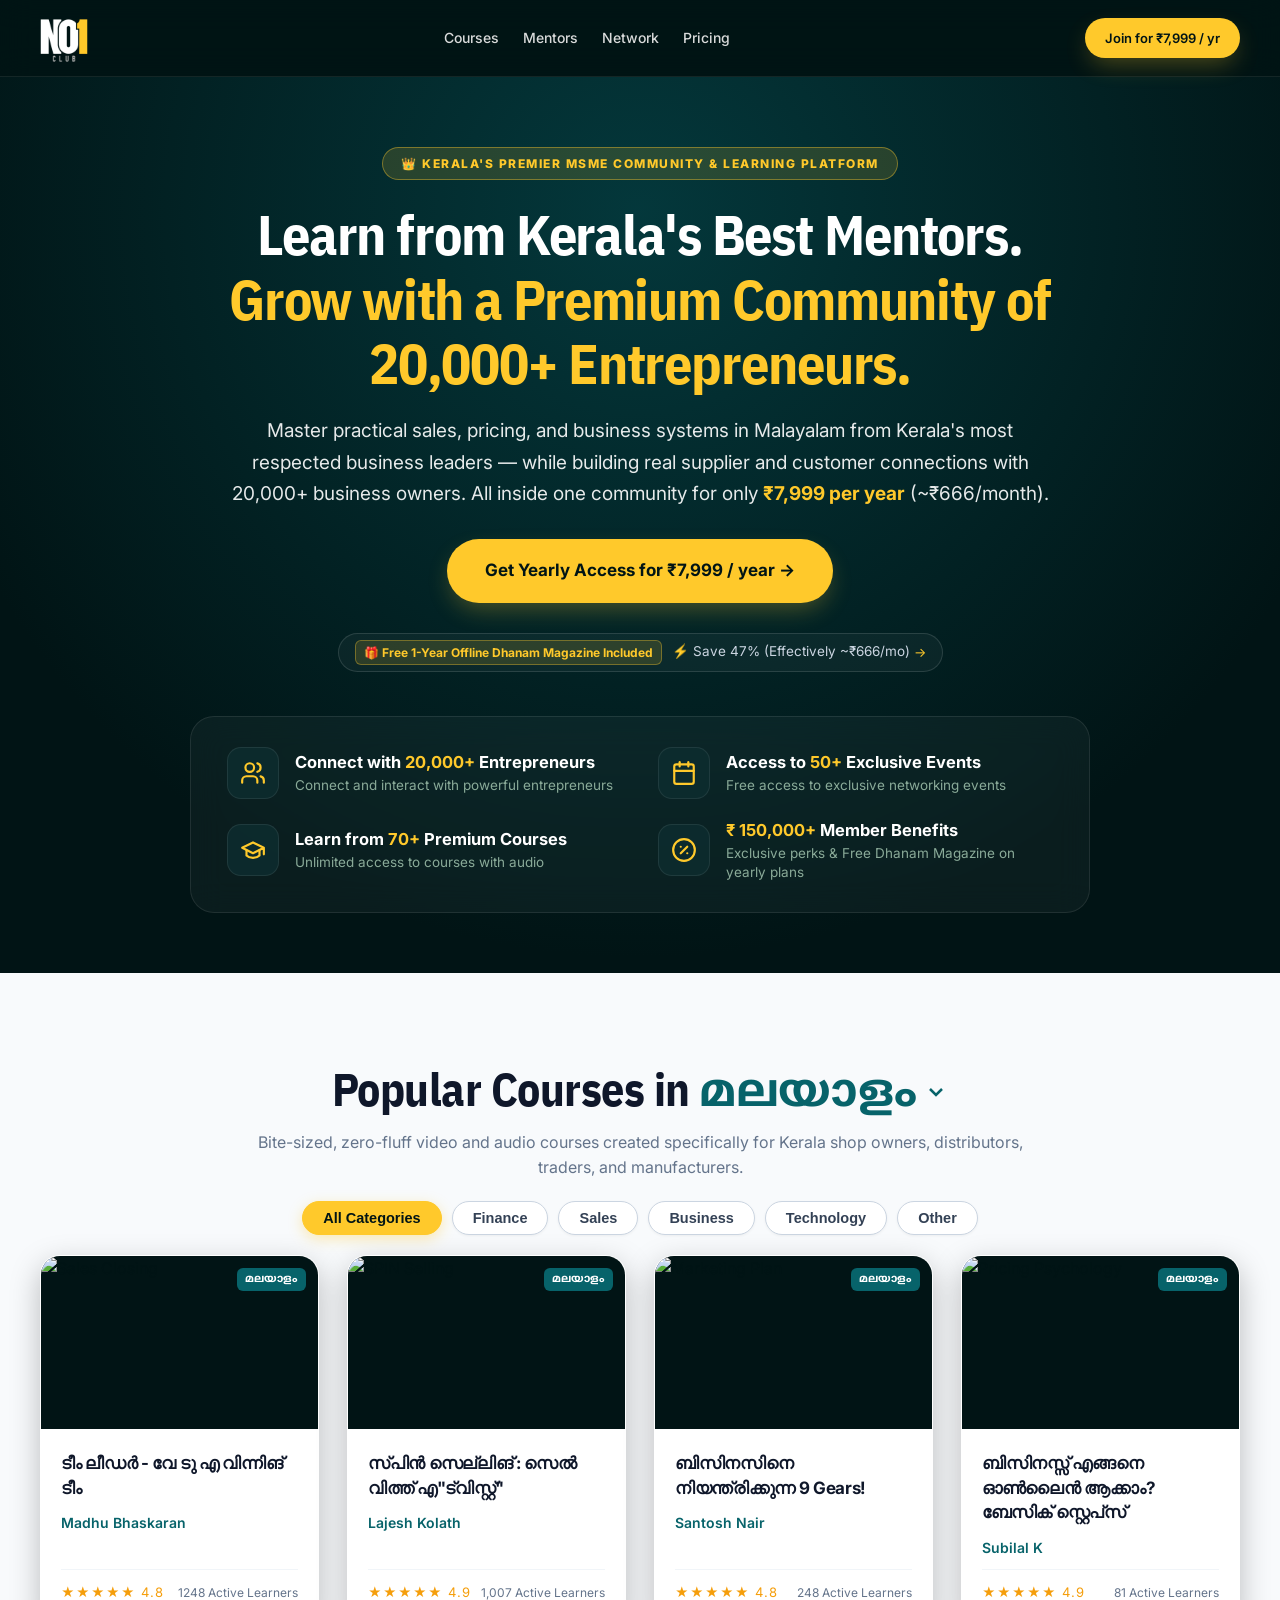
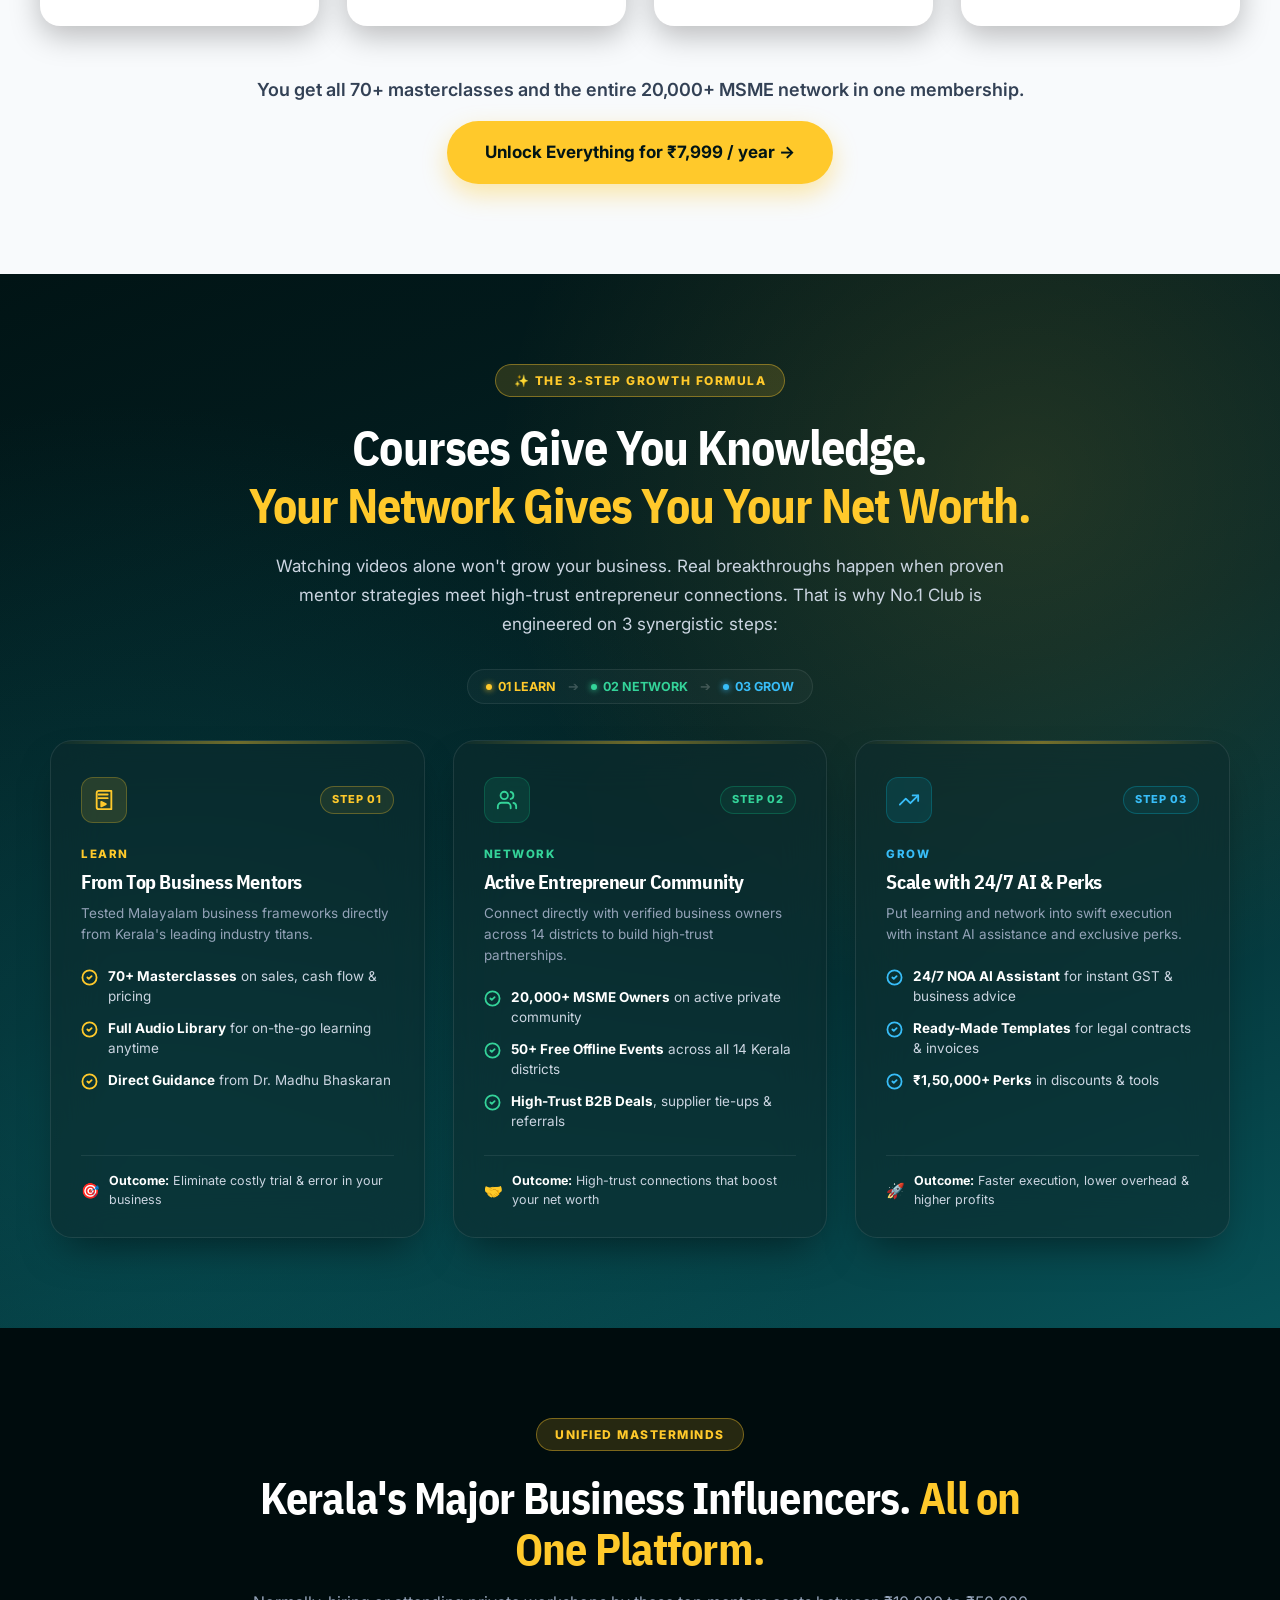
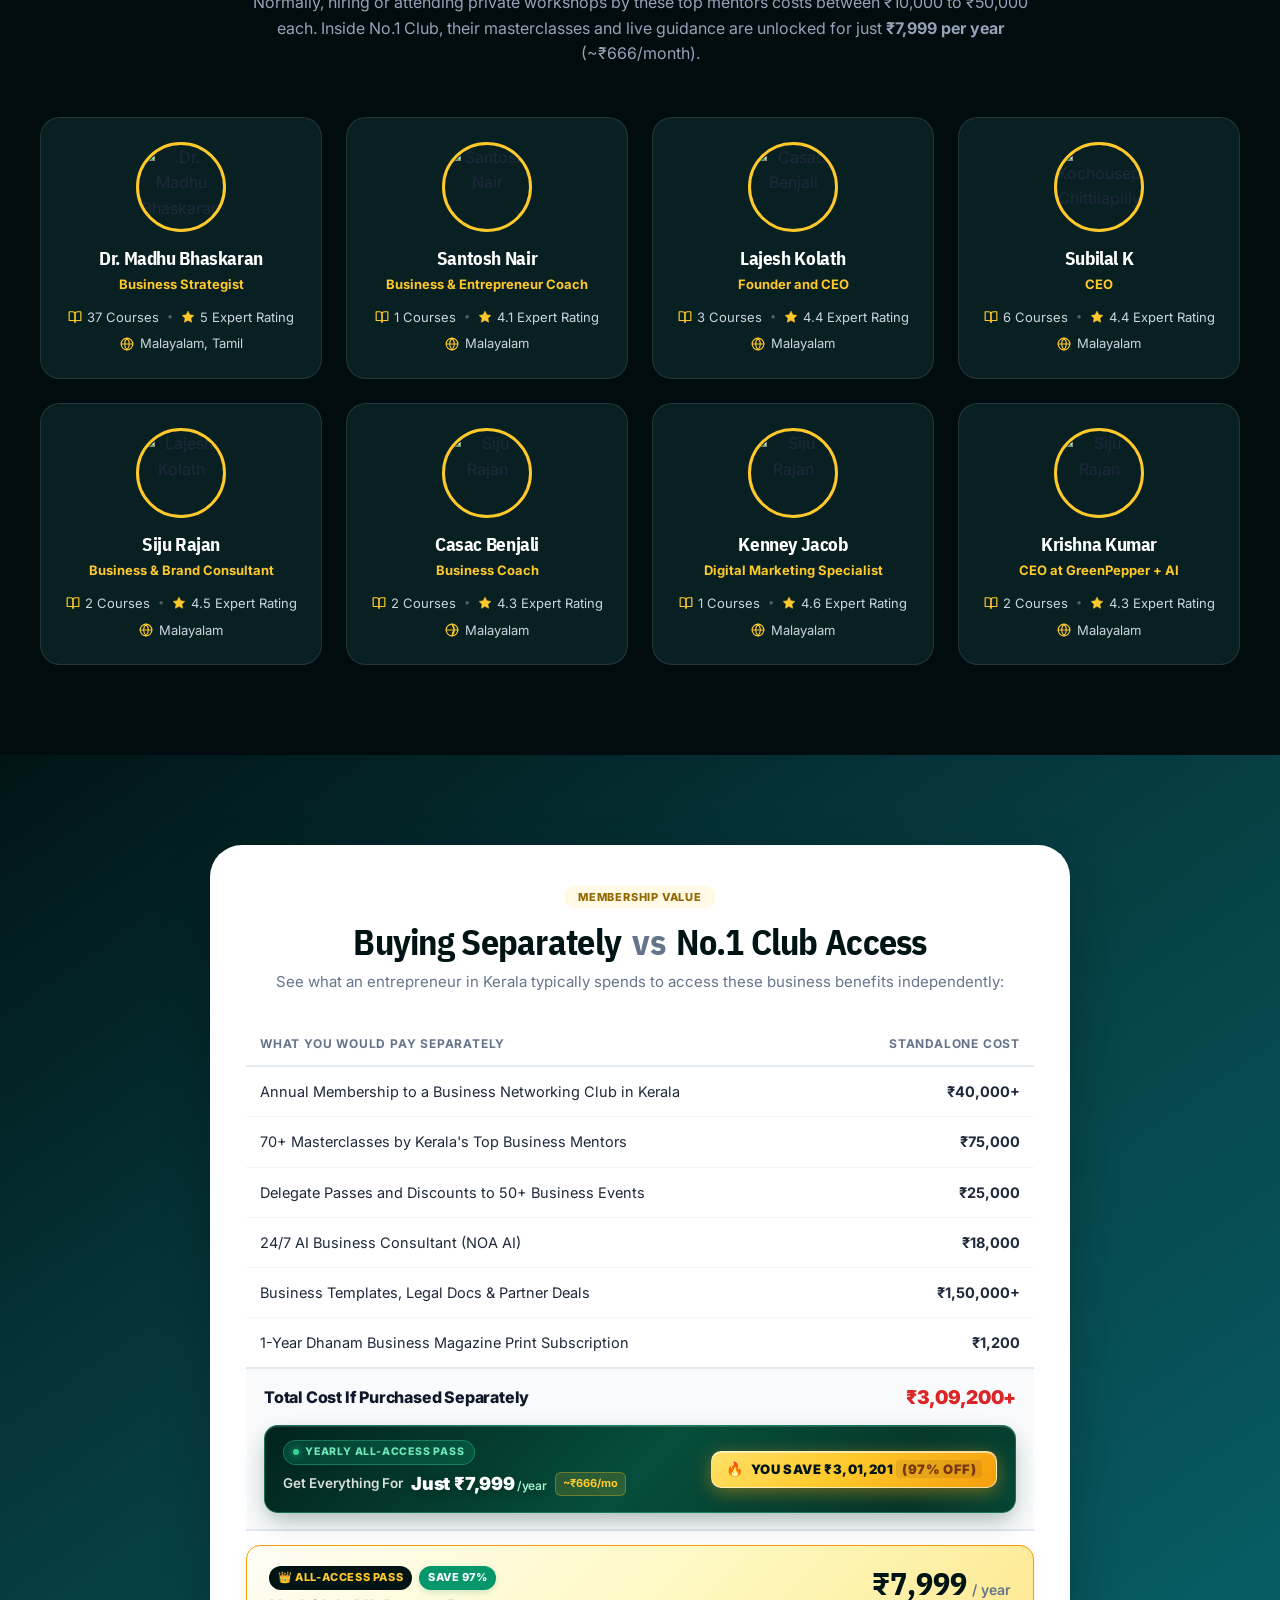
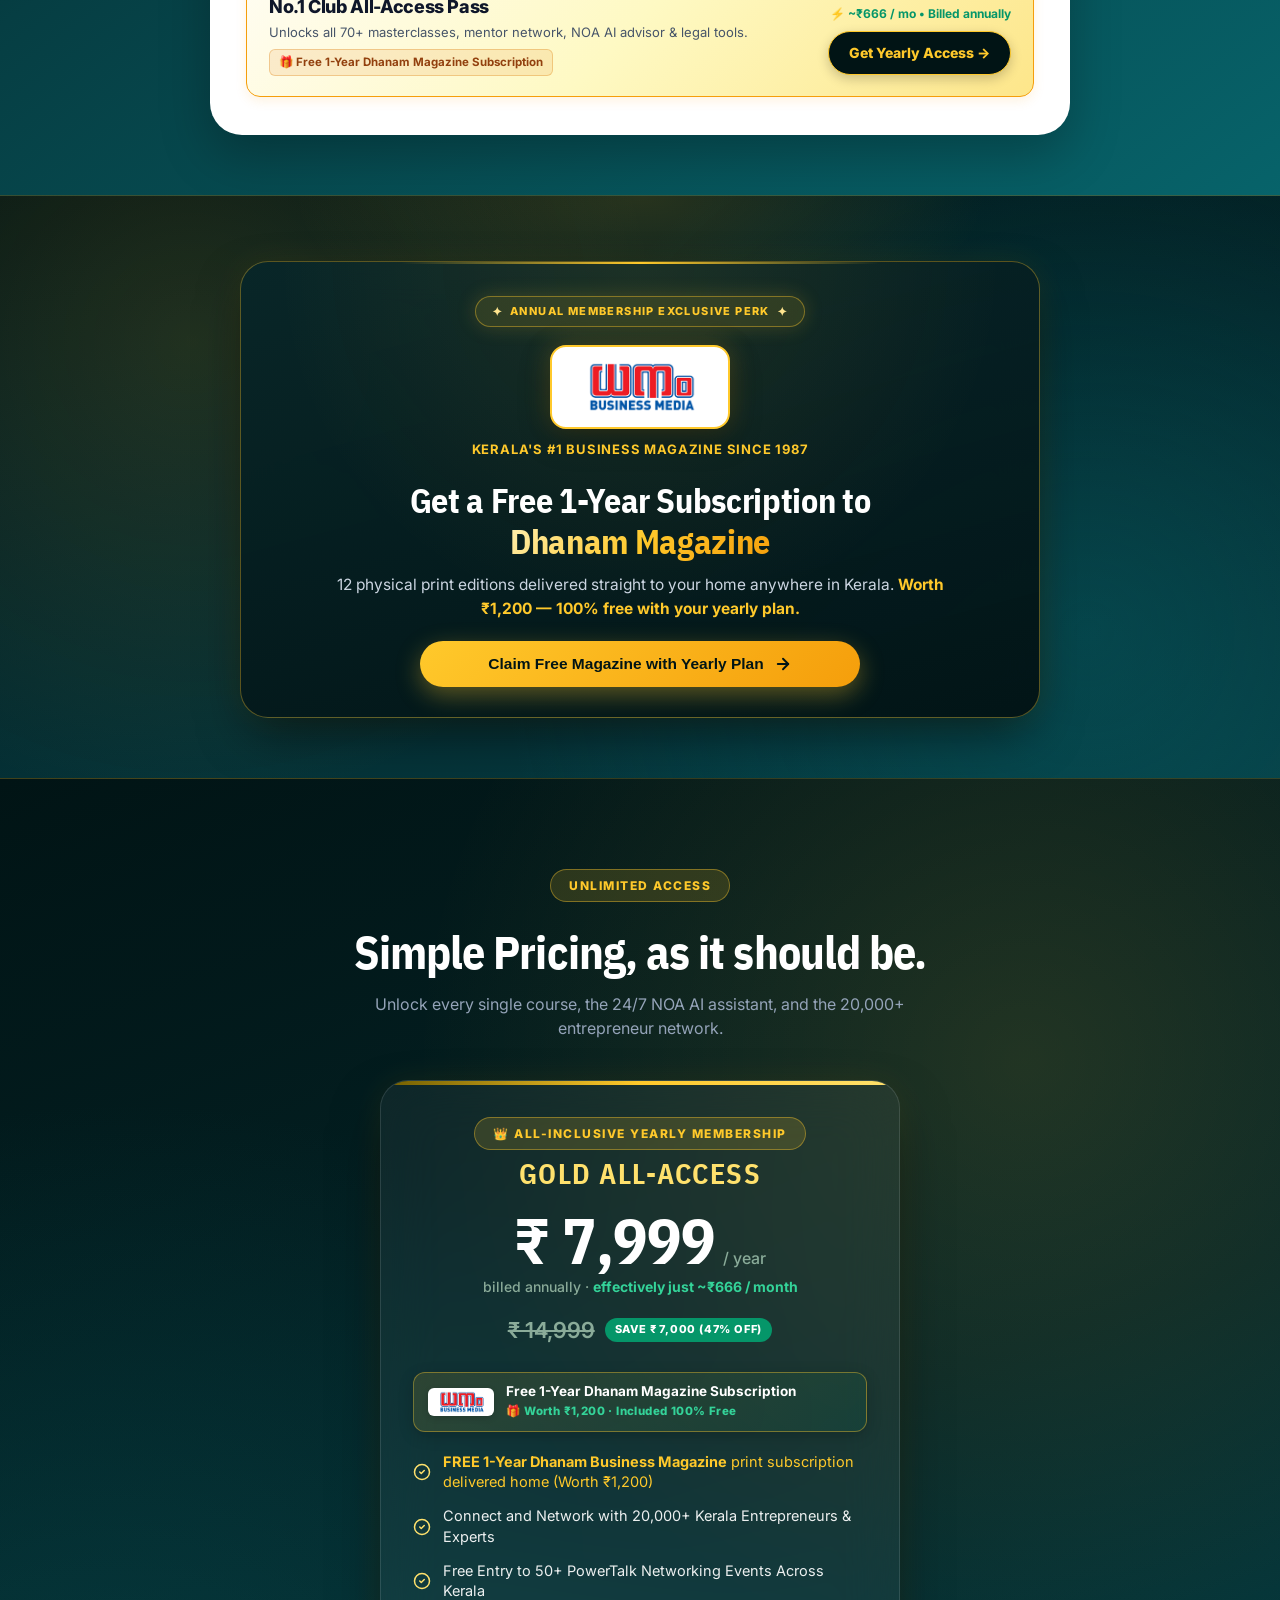
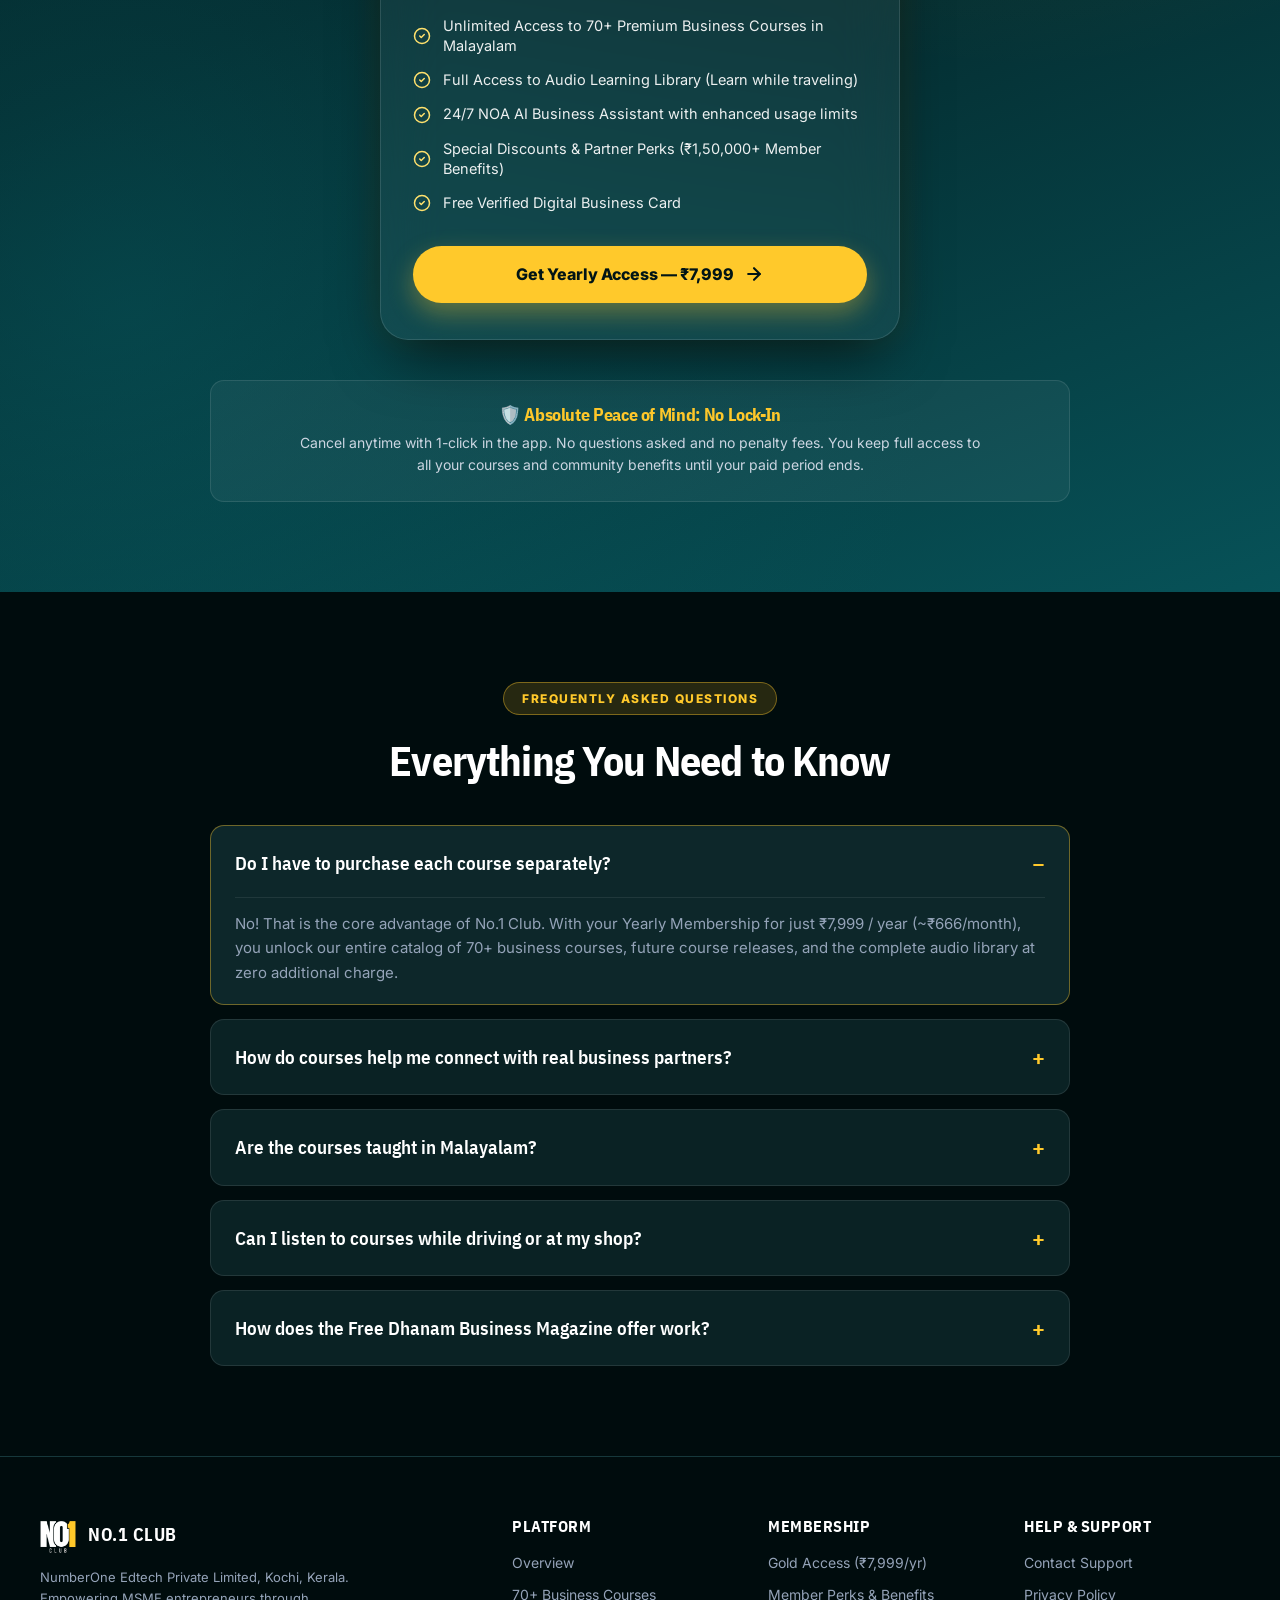
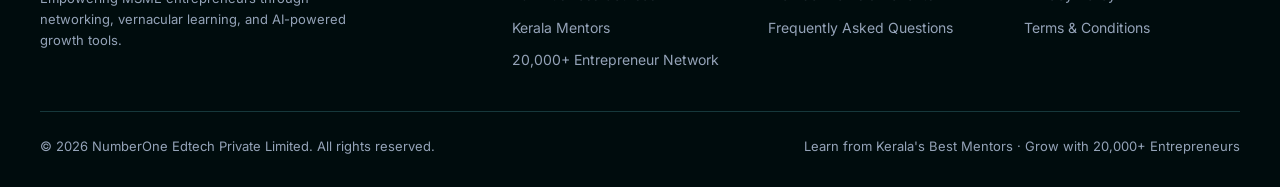
==== commit 29229300: "Add files via upload" ====
--- a/index.html
+++ b/index.html
@@ -155,6 +155,56 @@
       max-width: 860px;
     }
 
+    .comparison-title {
+      font-family: var(--font-condensed);
+      font-size: clamp(26px, 3.5vw, 36px);
+      color: #011415;
+      margin: 10px 0 6px;
+      font-weight: 800;
+      line-height: 1.25;
+    }
+
+    .comp-title-part {
+      display: inline;
+    }
+
+    .comp-title-vs {
+      display: inline;
+      margin: 0 4px;
+      color: #64748b;
+      font-weight: 700;
+    }
+
+    .popular-courses-title-wrap {
+      display: inline-flex;
+      align-items: center;
+      justify-content: center;
+      gap: 8px;
+      margin-bottom: 8px;
+      max-width: 100%;
+    }
+
+    .popular-courses-title {
+      font-size: clamp(26px, 4.5vw, 46px);
+      color: #0f172a;
+      display: inline-block;
+      margin: 0;
+      white-space: nowrap;
+      letter-spacing: -0.5px;
+    }
+
+    .malayalam-highlight {
+      color: #07636A;
+      font-family: var(--font-malayalam);
+      font-weight: 700;
+    }
+
+    .popular-courses-chevron {
+      width: 24px;
+      height: 24px;
+      flex-shrink: 0;
+    }
+
     .value-table {
       width: 100%;
       border-collapse: collapse;
@@ -185,88 +235,195 @@
 
     .cost-col {
       text-align: right;
-      font-weight: 600;
-      color: #ef4444;
+      font-weight: 700;
+      color: #334155;
       white-space: nowrap;
     }
 
     .value-table .total-row td {
       font-weight: 700;
       font-size: 15px;
-      border-top: 2px solid #cbd5e1;
+      border-top: 2px solid #e2e8f0;
       border-bottom: none;
       background: #f8fafc;
       color: #0f172a;
-      padding: 14px 16px 6px;
+      padding: 16px 18px 8px;
       vertical-align: middle;
     }
 
     .total-row-title {
-      font-size: 15.5px;
+      font-size: 16px;
       font-weight: 800;
       color: #0f172a;
+      letter-spacing: -0.2px;
     }
 
     .total-market-price {
-      font-size: 18.5px;
-      font-weight: 800;
+      font-size: 19px;
+      font-weight: 900;
       color: #dc2626;
-      line-height: 1.2;
-    }
-
+      line-height: 1.15;
+      letter-spacing: -0.3px;
+    }
     .value-table .savings-banner-row td {
       background: #f8fafc;
-      padding: 4px 16px 14px 16px !important;
+      padding: 6px 18px 16px 18px !important;
       border-bottom: 2px solid #e2e8f0;
       border-top: none !important;
     }
-
+    .total-deal-showcase,
     .total-splash-banner {
+      position: relative;
+      background: linear-gradient(135deg, #01221e 0%, #064e3b 50%, #032b23 100%);
+      border: 1.5px solid rgba(52, 211, 153, 0.4);
+      border-radius: 14px;
+      padding: 14px 18px;
+      box-shadow: 0 10px 25px -4px rgba(2, 44, 34, 0.35), inset 0 1px 0 rgba(255, 255, 255, 0.15);
+      overflow: hidden;
+      transition: transform 0.25s ease, box-shadow 0.25s ease;
+    }
+    .total-deal-showcase:hover,
+    .total-splash-banner:hover {
+      transform: translateY(-1px);
+      box-shadow: 0 14px 30px -4px rgba(2, 44, 34, 0.45), inset 0 1px 0 rgba(255, 255, 255, 0.2);
+    }
+    .deal-showcase-glow {
+      position: absolute;
+      top: -60%;
+      right: -20%;
+      width: 260px;
+      height: 260px;
+      background: radial-gradient(circle, rgba(16, 185, 129, 0.22) 0%, transparent 70%);
+      pointer-events: none;
+    }
+    .deal-showcase-content,
+    .total-splash-inner {
+      position: relative;
+      z-index: 2;
       display: flex;
       align-items: center;
       justify-content: space-between;
-      gap: 10px;
-      background: linear-gradient(135deg, #ECFDF5 0%, #D1FAE5 100%);
-      border: 1.5px solid #10B981;
-      padding: 8px 14px;
-      border-radius: 12px;
-      box-shadow: 0 2px 8px rgba(16, 185, 129, 0.12);
-    }
-
+      gap: 16px;
+      flex-wrap: wrap;
+    }
+    .deal-showcase-left,
     .total-splash-left {
+      display: flex;
+      flex-direction: column;
+      align-items: flex-start;
+      gap: 5px;
+    }
+    .deal-pill-tag,
+    .total-splash-label {
+      display: inline-flex;
+      align-items: center;
+      gap: 6px;
+      background: rgba(16, 185, 129, 0.2);
+      border: 1px solid rgba(52, 211, 153, 0.35);
+      color: #6ee7b7;
+      font-size: 10.5px;
+      font-weight: 800;
+      letter-spacing: 0.8px;
+      text-transform: uppercase;
+      padding: 3px 9px;
+      border-radius: 9999px;
+    }
+    .deal-pill-dot {
+      width: 6px;
+      height: 6px;
+      background-color: #34d399;
+      border-radius: 50%;
+      box-shadow: 0 0 8px #34d399;
+      animation: dealDotPulse 2s infinite ease-in-out;
+    }
+    @keyframes dealDotPulse {
+      0%, 100% { opacity: 1; transform: scale(1); }
+      50% { opacity: 0.4; transform: scale(0.85); }
+    }
+    .deal-pricing-headline {
       display: flex;
       align-items: center;
       gap: 8px;
       flex-wrap: wrap;
     }
-
-    .total-splash-label {
+    .deal-headline-prefix {
+      font-size: 13.5px;
+      font-weight: 600;
+      color: rgba(255, 255, 255, 0.85);
+    }
+    .deal-price-highlight,
+    .total-splash-price {
+      font-size: 18px;
+      font-weight: 900;
+      color: #ffffff;
+      letter-spacing: -0.2px;
+      text-shadow: 0 2px 8px rgba(0, 0, 0, 0.3);
+      background: transparent;
+      padding: 0;
+      border: none;
+      box-shadow: none;
+    }
+    .deal-period {
+      font-size: 12px;
+      font-weight: 600;
+      color: #a7f3d0;
+      margin-left: 2px;
+    }
+    .deal-monthly-badge {
+      font-size: 11px;
+      font-weight: 700;
+      color: #FFC92B;
+      background: rgba(255, 201, 43, 0.15);
+      border: 1px solid rgba(255, 201, 43, 0.3);
+      padding: 2px 7px;
+      border-radius: 6px;
+    }
+    .deal-showcase-right {
+      display: flex;
+      align-items: center;
+    }
+    /* 3D Glowing Prestige Gold Savings Badge */
+    .deal-savings-badge,
+    .total-splash-savings {
+      display: inline-flex;
+      align-items: center;
+      gap: 7px;
+      background: linear-gradient(135deg, #FFE066 0%, #FFC92B 45%, #F59E0B 100%);
+      border: 1px solid rgba(255, 255, 255, 0.6);
+      padding: 7px 14px;
+      border-radius: 10px;
+      color: #011415;
+      box-shadow: 0 4px 18px rgba(245, 158, 11, 0.45), inset 0 1px 0 rgba(255, 255, 255, 0.6);
+      animation: dealGlowPulse 2.5s infinite ease-in-out;
+      white-space: nowrap;
+      letter-spacing: 0.3px;
       font-size: 13px;
-      font-weight: 700;
-      color: #065F46;
-    }
-
-    .total-splash-price {
-      font-size: 13.5px;
-      font-weight: 800;
+      font-weight: 900;
+    }
+    @keyframes dealGlowPulse {
+      0%, 100% {
+        box-shadow: 0 4px 18px rgba(245, 158, 11, 0.4), inset 0 1px 0 rgba(255, 255, 255, 0.6);
+      }
+      50% {
+        box-shadow: 0 4px 26px rgba(255, 201, 43, 0.75), inset 0 1px 0 rgba(255, 255, 255, 0.85);
+      }
+    }
+    .deal-fire-icon {
+      font-size: 14px;
+      line-height: 1;
+    }
+    .deal-savings-text {
+      font-size: 13px;
+      font-weight: 900;
+      letter-spacing: 0.4px;
       color: #011415;
-      background: #ffffff;
-      padding: 3px 10px;
-      border-radius: 8px;
-      box-shadow: 0 1px 3px rgba(0, 0, 0, 0.08);
-      border: 1px solid rgba(16, 185, 129, 0.25);
-    }
-
-    .total-splash-savings {
-      font-size: 12.5px;
-      font-weight: 800;
-      color: #ffffff;
-      background: linear-gradient(135deg, #EF4444 0%, #DC2626 100%);
-      padding: 4px 12px;
-      border-radius: 8px;
-      box-shadow: 0 2px 6px rgba(220, 38, 38, 0.25);
-      letter-spacing: 0.3px;
-      white-space: nowrap;
+    }
+    .deal-savings-pct {
+      color: #78350f;
+      background: rgba(0, 0, 0, 0.08);
+      padding: 1px 6px;
+      border-radius: 4px;
+      font-weight: 900;
     }
 
     .value-table .highlight-row td {
@@ -304,6 +461,38 @@
         border-radius: 16px !important;
       }
 
+      .popular-courses-title-wrap {
+        gap: 6px;
+      }
+
+      .popular-courses-title {
+        font-size: clamp(17px, 5.2vw, 24px) !important;
+        white-space: nowrap !important;
+        letter-spacing: -0.3px;
+      }
+
+      .popular-courses-chevron {
+        width: 18px !important;
+        height: 18px !important;
+      }
+
+      .comparison-title {
+        font-size: 24px !important;
+        line-height: 1.35 !important;
+      }
+
+      .comp-title-part {
+        display: block !important;
+      }
+
+      .comp-title-vs {
+        display: block !important;
+        font-size: 15px !important;
+        font-weight: 700 !important;
+        color: #64748b !important;
+        margin: 3px 0 !important;
+      }
+
       .value-table th {
         font-size: 10.5px !important;
         padding: 8px 6px !important;
@@ -316,7 +505,11 @@
       }
 
       .value-table .total-row td {
-        padding: 12px 10px 4px !important;
+        padding: 12px 10px 6px !important;
+      }
+
+      .total-row-tag {
+        font-size: 10px !important;
       }
 
       .total-row-title {
@@ -324,44 +517,65 @@
         line-height: 1.35;
       }
 
+      .total-original-label {
+        font-size: 9.5px !important;
+      }
+
       .total-market-price {
-        font-size: 16px !important;
+        font-size: 16.5px !important;
       }
 
       .value-table .savings-banner-row td {
-        padding: 2px 10px 12px 10px !important;
-      }
-
+        padding: 4px 8px 14px 8px !important;
+      }
+
+      .total-deal-showcase,
       .total-splash-banner {
+        padding: 12px 12px;
+        border-radius: 12px;
+      }
+
+      .deal-showcase-content,
+      .total-splash-inner {
         flex-direction: column;
         align-items: stretch;
         text-align: center;
-        gap: 8px;
-        padding: 10px 12px;
-        border-radius: 10px;
-      }
-
+        gap: 10px;
+      }
+
+      .deal-showcase-left,
       .total-splash-left {
+        align-items: center;
+        gap: 4px;
+      }
+
+      .deal-pricing-headline {
         justify-content: center;
         gap: 6px;
       }
 
-      .total-splash-label {
+      .deal-headline-prefix {
+        font-size: 12.5px;
+      }
+
+      .deal-price-highlight,
+      .total-splash-price {
+        font-size: 16.5px;
+      }
+
+      .deal-showcase-right {
+        justify-content: center;
+      }
+
+      .deal-savings-badge,
+      .total-splash-savings {
+        width: 100%;
+        justify-content: center;
         font-size: 12px !important;
-      }
-
-      .total-splash-price {
-        font-size: 12.5px !important;
-        padding: 2px 8px;
-      }
-
-      .total-splash-savings {
-        font-size: 12px !important;
+        padding: 7px 10px;
+        box-sizing: border-box;
         text-align: center;
-        display: block;
-        width: 100%;
-        box-sizing: border-box;
-        padding: 5px 8px;
+        display: flex;
       }
 
       .cost-col {
@@ -390,25 +604,18 @@
       flex-wrap: wrap;
     }
 
-    .hero-plan-sep {
-      color: rgba(255, 255, 255, 0.2);
-    }
-
-    .hero-plan-item strong {
-      color: #e2e8f0;
-    }
-
     .hero-yearly-link {
       display: inline-flex;
       align-items: center;
-      gap: 8px;
+      gap: 10px;
       color: #cbd5e1;
       text-decoration: none;
       background: rgba(255, 255, 255, 0.04);
       border: 1px solid rgba(255, 255, 255, 0.12);
-      padding: 5px 14px 5px 12px;
+      padding: 6px 16px;
       border-radius: var(--radius-full);
       transition: all 0.2s ease;
+      font-size: 13.5px;
     }
 
     .hero-yearly-link:hover {
@@ -431,6 +638,12 @@
       font-weight: 700;
     }
 
+    .hero-yearly-savings {
+      display: inline-flex;
+      align-items: center;
+      gap: 4px;
+    }
+
     .hero-chip-arrow {
       color: #FFC92B;
       font-size: 13px;
@@ -443,12 +656,45 @@
 
     @media (max-width: 768px) {
       .hero-plan-strip {
-        flex-direction: column;
-        gap: 8px;
-      }
-
-      .hero-plan-sep {
-        display: none;
+        display: flex !important;
+        flex-direction: column !important;
+        align-items: center !important;
+        justify-content: center !important;
+        gap: 8px !important;
+        width: 100% !important;
+        padding: 0 10px !important;
+        box-sizing: border-box !important;
+      }
+
+      .hero-yearly-link {
+        display: flex !important;
+        flex-direction: column !important;
+        align-items: center !important;
+        justify-content: center !important;
+        gap: 6px !important;
+        padding: 8px 14px !important;
+        border-radius: 12px !important;
+        text-align: center !important;
+        width: 100% !important;
+        max-width: 340px !important;
+        box-sizing: border-box !important;
+      }
+
+      .hero-dhanam-tag {
+        font-size: 11.5px !important;
+        padding: 3px 8px !important;
+        text-align: center !important;
+        white-space: normal !important;
+        line-height: 1.3 !important;
+      }
+
+      .hero-yearly-savings {
+        font-size: 12px !important;
+        color: #94a3b8 !important;
+        display: inline-flex !important;
+        align-items: center !important;
+        gap: 4px !important;
+        justify-content: center !important;
       }
     }
 
@@ -953,8 +1199,7 @@
         <a href="#pricing" class="hero-yearly-link"
           onclick="if(window.selectYearlyPricing) window.selectYearlyPricing();">
           <span class="hero-dhanam-tag">🎁 Free 1-Year Offline Dhanam Magazine Included</span>
-          <span>⚡ Save 26% (Effectively ~₹666/mo)</span>
-          <span class="hero-chip-arrow">→</span>
+          <span class="hero-yearly-savings">⚡ Save 47% (Effectively ~₹666/mo) <span class="hero-chip-arrow">→</span></span>
         </a>
       </div>
 
@@ -1033,12 +1278,11 @@
   <section id="popular-courses" class="spacious-section" style="background: #f8fafc; color: #011415;">
     <div class="container">
       <div style="text-align: center; max-width: 780px; margin: 0 auto 20px;">
-        <div style="display:inline-flex; align-items:center; gap:8px; margin-bottom:8px;">
-          <h2 style="font-size: clamp(32px, 4.5vw, 46px); color: #0f172a; display:inline-block;">
-            Popular Courses in <span
-              style="color: #07636A; font-family: var(--font-malayalam); font-weight:700;">മലയാളം</span>
+        <div class="popular-courses-title-wrap">
+          <h2 class="popular-courses-title">
+            Popular Courses in <span class="malayalam-highlight">മലയാളം</span>
           </h2>
-          <svg width="24" height="24" fill="none" stroke="#07636A" stroke-width="2.5" viewBox="0 0 24 24">
+          <svg class="popular-courses-chevron" width="24" height="24" fill="none" stroke="#07636A" stroke-width="2.5" viewBox="0 0 24 24">
             <path d="M6 9l6 6 6-6" />
           </svg>
         </div>
@@ -1051,18 +1295,18 @@
       <!-- Category Filter Pills -->
       <div class="course-filter-nav">
         <button class="course-filter-pill active" data-category="all">All Categories</button>
-        <button class="course-filter-pill" data-category="sales">Sales & Closing</button>
-        <button class="course-filter-pill" data-category="marketing">Marketing & Pricing</button>
-        <button class="course-filter-pill" data-category="business">Business & Leadership</button>
-        <button class="course-filter-pill" data-category="finance">Finance & Cash Flow</button>
-        <button class="course-filter-pill" data-category="tech">AI & Technology</button>
+        <button class="course-filter-pill" data-category="finance">Finance</button>
+        <button class="course-filter-pill" data-category="sales">Sales</button>
+        <button class="course-filter-pill" data-category="business">Business</button>
+        <button class="course-filter-pill" data-category="tech">Technology</button>
+        <button class="course-filter-pill" data-category="other">Other</button>
       </div>
 
       <!-- 4-Column Course Cards Grid -->
       <div class="grid-4" id="courses-grid" style="gap: 28px;">
 
         <!-- Course 1 -->
-        <div class="course-card-wrapper" data-category="sales">
+        <div class="course-card-wrapper" data-category="business sales">
           <div class="course-card-showcase">
             <div class="course-card-thumb-wrap">
               <img
@@ -1084,7 +1328,7 @@
         </div>
 
         <!-- Course 2 -->
-        <div class="course-card-wrapper" data-category="sales">
+        <div class="course-card-wrapper" data-category="sales other">
           <div class="course-card-showcase">
             <div class="course-card-thumb-wrap">
               <img
@@ -1106,7 +1350,7 @@
         </div>
 
         <!-- Course 3 -->
-        <div class="course-card-wrapper" data-category="marketing">
+        <div class="course-card-wrapper" data-category="business finance other">
           <div class="course-card-showcase">
             <div class="course-card-thumb-wrap">
               <img
@@ -1128,7 +1372,7 @@
         </div>
 
         <!-- Course 4 -->
-        <div class="course-card-wrapper" data-category="sales marketing">
+        <div class="course-card-wrapper" data-category="tech business other">
           <div class="course-card-showcase">
             <div class="course-card-thumb-wrap">
               <img
@@ -1970,9 +2214,10 @@
             style="background:#FFF9E6; color:#946800; font-weight:800; font-size:11px; padding:4px 14px; border-radius:12px; text-transform:uppercase; letter-spacing:0.8px;">
             MEMBERSHIP VALUE
           </span>
-          <h3
-            style="font-family: var(--font-condensed); font-size: clamp(26px, 3.5vw, 36px); color: #011415; margin: 10px 0 6px; font-weight: 800;">
-            Buying Separately vs No.1 Club Access
+          <h3 class="comparison-title">
+            <span class="comp-title-part">Buying Separately</span>
+            <span class="comp-title-vs">vs</span>
+            <span class="comp-title-part">No.1&nbsp;Club&nbsp;Access</span>
           </h3>
           <p style="color: #64748b; font-size: 15px; margin: 0;">
             See what an entrepreneur in Kerala typically spends to access these business benefits independently:
@@ -2013,7 +2258,7 @@
             </tr>
             <tr class="total-row">
               <td>
-                <div class="total-row-title">Total Cost if Purchased Separately</div>
+                <div class="total-row-title">Total Cost If Purchased Separately</div>
               </td>
               <td class="cost-col total-cost">
                 <div class="total-market-price">₹3,09,200+</div>
@@ -2021,12 +2266,27 @@
             </tr>
             <tr class="savings-banner-row">
               <td colspan="2">
-                <div class="total-splash-banner">
-                  <div class="total-splash-left">
-                    <span class="total-splash-label">⚡ With Yearly Membership:</span>
-                    <span class="total-splash-price">Just ₹7,999 / year</span>
+                <div class="total-deal-showcase">
+                  <div class="deal-showcase-glow"></div>
+                  <div class="deal-showcase-content">
+                    <div class="deal-showcase-left">
+                      <div class="deal-pill-tag">
+                        <span class="deal-pill-dot"></span>
+                        <span>YEARLY ALL-ACCESS PASS</span>
+                      </div>
+                      <div class="deal-pricing-headline">
+                        <span class="deal-headline-prefix">Get Everything For</span>
+                        <span class="deal-price-highlight">Just ₹7,999<span class="deal-period">/year</span></span>
+                        <span class="deal-monthly-badge">~₹666/mo</span>
+                      </div>
+                    </div>
+                    <div class="deal-showcase-right">
+                      <div class="deal-savings-badge">
+                        <span class="deal-fire-icon">🔥</span>
+                        <span class="deal-savings-text">YOU SAVE ₹3,01,201 <span class="deal-savings-pct">(97% OFF)</span></span>
+                      </div>
+                    </div>
                   </div>
-                  <span class="total-splash-savings">🔥 You Save ₹3,01,201 (97% OFF)</span>
                 </div>
               </td>
             </tr>
@@ -2117,10 +2377,10 @@
     <div class="container">
       <div style="text-align: center; max-width: 750px; margin: 0 auto 30px;">
         <span class="hero-pill-badge">UNLIMITED ACCESS</span>
-        <h2 style="font-size: clamp(32px, 4.5vw, 48px); color: #fff; margin-bottom: 14px;">
-          Simple Pricing, as it should be.
+        <h2 class="pricing-section-title">
+          Simple Pricing, as it should&nbsp;be.
         </h2>
-        <p style="color: #94a3b8; font-size: 16px;">
+        <p class="pricing-section-subtitle">
           Unlock every single course, the 24/7 NOA AI assistant, and the 20,000+ entrepreneur network.
         </p>
       </div>
--- a/assets/css/style.css
+++ b/assets/css/style.css
@@ -449,6 +449,26 @@
   line-height: 1.6;
 }
 
+.comparison-title {
+  font-family: var(--font-condensed);
+  font-size: clamp(26px, 3.5vw, 36px);
+  color: #011415;
+  margin: 10px 0 6px;
+  font-weight: 800;
+  line-height: 1.25;
+}
+
+.comp-title-part {
+  display: inline;
+}
+
+.comp-title-vs {
+  display: inline;
+  margin: 0 4px;
+  color: #64748b;
+  font-weight: 700;
+}
+
 /* Value Stack Table */
 .value-table-card {
   background: #ffffff;
@@ -487,80 +507,208 @@
 .value-table .total-row td {
   font-weight: 700;
   font-size: 15px;
-  border-top: 2px solid #cbd5e1;
+  border-top: 2px solid #e2e8f0;
   border-bottom: none;
   background: #f8fafc;
   color: #0f172a;
-  padding: 14px 16px 6px;
+  padding: 16px 18px 8px;
   vertical-align: middle;
 }
 
 .total-row-title {
-  font-size: 15.5px;
+  font-size: 16px;
   font-weight: 800;
   color: #0f172a;
+  letter-spacing: -0.2px;
 }
 
 .total-market-price {
-  font-size: 18.5px;
-  font-weight: 800;
+  font-size: 19px;
+  font-weight: 900;
   color: #dc2626;
-  line-height: 1.2;
+  line-height: 1.15;
+  letter-spacing: -0.3px;
 }
 
 .value-table .savings-banner-row td {
   background: #f8fafc;
-  padding: 4px 16px 14px 16px !important;
+  padding: 6px 18px 16px 18px !important;
   border-bottom: 2px solid #e2e8f0;
   border-top: none !important;
 }
 
+/* Glassmorphic Luxury Dark Emerald Showcase Card */
+.total-deal-showcase,
 .total-splash-banner {
+  position: relative;
+  background: linear-gradient(135deg, #01221e 0%, #064e3b 50%, #032b23 100%);
+  border: 1.5px solid rgba(52, 211, 153, 0.4);
+  border-radius: 14px;
+  padding: 14px 18px;
+  box-shadow: 0 10px 25px -4px rgba(2, 44, 34, 0.35), inset 0 1px 0 rgba(255, 255, 255, 0.15);
+  overflow: hidden;
+  transition: transform 0.25s ease, box-shadow 0.25s ease;
+}
+
+.total-deal-showcase:hover,
+.total-splash-banner:hover {
+  transform: translateY(-1px);
+  box-shadow: 0 14px 30px -4px rgba(2, 44, 34, 0.45), inset 0 1px 0 rgba(255, 255, 255, 0.2);
+}
+
+.deal-showcase-glow {
+  position: absolute;
+  top: -60%;
+  right: -20%;
+  width: 260px;
+  height: 260px;
+  background: radial-gradient(circle, rgba(16, 185, 129, 0.22) 0%, transparent 70%);
+  pointer-events: none;
+}
+
+.deal-showcase-content,
+.total-splash-inner {
+  position: relative;
+  z-index: 2;
   display: flex;
   align-items: center;
   justify-content: space-between;
-  gap: 10px;
-  background: linear-gradient(135deg, #ECFDF5 0%, #D1FAE5 100%);
-  border: 1.5px solid #10B981;
-  padding: 8px 14px;
-  border-radius: 12px;
-  box-shadow: 0 2px 8px rgba(16, 185, 129, 0.12);
-}
-
+  gap: 16px;
+  flex-wrap: wrap;
+}
+
+.deal-showcase-left,
 .total-splash-left {
+  display: flex;
+  flex-direction: column;
+  align-items: flex-start;
+  gap: 5px;
+}
+
+.deal-pill-tag,
+.total-splash-label {
+  display: inline-flex;
+  align-items: center;
+  gap: 6px;
+  background: rgba(16, 185, 129, 0.2);
+  border: 1px solid rgba(52, 211, 153, 0.35);
+  color: #6ee7b7;
+  font-size: 10.5px;
+  font-weight: 800;
+  letter-spacing: 0.8px;
+  text-transform: uppercase;
+  padding: 3px 9px;
+  border-radius: 9999px;
+}
+
+.deal-pill-dot {
+  width: 6px;
+  height: 6px;
+  background-color: #34d399;
+  border-radius: 50%;
+  box-shadow: 0 0 8px #34d399;
+  animation: dealDotPulse 2s infinite ease-in-out;
+}
+
+@keyframes dealDotPulse {
+  0%, 100% { opacity: 1; transform: scale(1); }
+  50% { opacity: 0.4; transform: scale(0.85); }
+}
+
+.deal-pricing-headline {
   display: flex;
   align-items: center;
   gap: 8px;
   flex-wrap: wrap;
 }
 
-.total-splash-label {
+.deal-headline-prefix {
+  font-size: 13.5px;
+  font-weight: 600;
+  color: rgba(255, 255, 255, 0.85);
+}
+
+.deal-price-highlight,
+.total-splash-price {
+  font-size: 18px;
+  font-weight: 900;
+  color: #ffffff;
+  letter-spacing: -0.2px;
+  text-shadow: 0 2px 8px rgba(0, 0, 0, 0.3);
+  background: transparent;
+  padding: 0;
+  border: none;
+  box-shadow: none;
+}
+
+.deal-period {
+  font-size: 12px;
+  font-weight: 600;
+  color: #a7f3d0;
+  margin-left: 2px;
+}
+
+.deal-monthly-badge {
+  font-size: 11px;
+  font-weight: 700;
+  color: #FFC92B;
+  background: rgba(255, 201, 43, 0.15);
+  border: 1px solid rgba(255, 201, 43, 0.3);
+  padding: 2px 7px;
+  border-radius: 6px;
+}
+
+.deal-showcase-right {
+  display: flex;
+  align-items: center;
+}
+
+/* 3D Glowing Prestige Gold Savings Badge */
+.deal-savings-badge,
+.total-splash-savings {
+  display: inline-flex;
+  align-items: center;
+  gap: 7px;
+  background: linear-gradient(135deg, #FFE066 0%, #FFC92B 45%, #F59E0B 100%);
+  border: 1px solid rgba(255, 255, 255, 0.6);
+  padding: 7px 14px;
+  border-radius: 10px;
+  color: #011415;
+  box-shadow: 0 4px 18px rgba(245, 158, 11, 0.45), inset 0 1px 0 rgba(255, 255, 255, 0.6);
+  animation: dealGlowPulse 2.5s infinite ease-in-out;
+  white-space: nowrap;
+  letter-spacing: 0.3px;
   font-size: 13px;
-  font-weight: 700;
-  color: #065F46;
-}
-
-.total-splash-price {
-  font-size: 13.5px;
-  font-weight: 800;
+  font-weight: 900;
+}
+
+@keyframes dealGlowPulse {
+  0%, 100% {
+    box-shadow: 0 4px 18px rgba(245, 158, 11, 0.4), inset 0 1px 0 rgba(255, 255, 255, 0.6);
+  }
+  50% {
+    box-shadow: 0 4px 26px rgba(255, 201, 43, 0.75), inset 0 1px 0 rgba(255, 255, 255, 0.85);
+  }
+}
+
+.deal-fire-icon {
+  font-size: 14px;
+  line-height: 1;
+}
+
+.deal-savings-text {
+  font-size: 13px;
+  font-weight: 900;
+  letter-spacing: 0.4px;
   color: #011415;
-  background: #ffffff;
-  padding: 3px 10px;
-  border-radius: 8px;
-  box-shadow: 0 1px 3px rgba(0, 0, 0, 0.08);
-  border: 1px solid rgba(16, 185, 129, 0.25);
-}
-
-.total-splash-savings {
-  font-size: 12.5px;
-  font-weight: 800;
-  color: #ffffff;
-  background: linear-gradient(135deg, #EF4444 0%, #DC2626 100%);
-  padding: 4px 12px;
-  border-radius: 8px;
-  box-shadow: 0 2px 6px rgba(220, 38, 38, 0.25);
-  letter-spacing: 0.3px;
-  white-space: nowrap;
+}
+
+.deal-savings-pct {
+  color: #78350f;
+  background: rgba(0, 0, 0, 0.08);
+  padding: 1px 6px;
+  border-radius: 4px;
+  font-weight: 900;
 }
 
 .value-table .highlight-row td {
@@ -672,7 +820,8 @@
   display: flex;
   align-items: baseline;
   justify-content: flex-end;
-  gap: 4px;
+  gap: 5px;
+  white-space: nowrap;
 }
 
 .value-price-amount {
@@ -681,19 +830,22 @@
   font-weight: 800;
   color: #011415;
   line-height: 1;
+  white-space: nowrap;
 }
 
 .value-price-period {
-  font-size: 13.5px;
+  font-size: 14px;
   font-weight: 600;
   color: #64748b;
+  white-space: nowrap;
 }
 
 .value-price-monthly-hint {
-  font-size: 11.5px;
+  font-size: 12px;
   color: #059669;
   font-weight: 700;
   margin-top: 2px;
+  white-space: nowrap;
 }
 
 .value-cta-btn {
@@ -1116,6 +1268,24 @@
   box-shadow: 0 0 30px var(--color-gold-glow);
 }
 
+/* Pricing Section Title & Subtitle */
+.pricing-section-title {
+  font-size: clamp(26px, 4.5vw, 46px);
+  color: #ffffff;
+  margin: 0 auto 12px;
+  line-height: 1.22;
+  font-weight: 800;
+  text-wrap: balance;
+}
+
+.pricing-section-subtitle {
+  color: #94a3b8;
+  font-size: 16px;
+  line-height: 1.5;
+  margin: 0 auto;
+  max-width: 620px;
+}
+
 /* Dark Frosted Glass Pricing Card (Matching Live App Exactly) */
 .pricing-section-container {
   max-width: 520px;
@@ -1381,6 +1551,17 @@
 }
 
 @media (max-width: 640px) {
+  .pricing-section-title {
+    font-size: clamp(22px, 6vw, 28px) !important;
+    line-height: 1.25 !important;
+    margin-bottom: 10px !important;
+    padding: 0 6px;
+  }
+  .pricing-section-subtitle {
+    font-size: 13.5px !important;
+    line-height: 1.45 !important;
+    padding: 0 10px;
+  }
   .pricing-gold-card {
     padding: 24px 16px 20px !important;
     border-radius: 20px !important;
@@ -1451,38 +1632,74 @@
   }
 }
 
+/* Popular Courses Title Bar */
+.popular-courses-title-wrap {
+  display: inline-flex;
+  align-items: center;
+  justify-content: center;
+  gap: 8px;
+  margin-bottom: 8px;
+  max-width: 100%;
+}
+
+.popular-courses-title {
+  font-size: clamp(26px, 4.5vw, 46px);
+  color: #0f172a;
+  display: inline-block;
+  margin: 0;
+  white-space: nowrap;
+  letter-spacing: -0.5px;
+}
+
+.malayalam-highlight {
+  color: #07636A;
+  font-family: var(--font-malayalam);
+  font-weight: 700;
+}
+
+.popular-courses-chevron {
+  width: 24px;
+  height: 24px;
+  flex-shrink: 0;
+}
+
 /* Premium Course-First Landing Page Specific Styles */
 .course-filter-nav {
   display: flex;
   justify-content: center;
   align-items: center;
-  gap: 12px;
+  gap: 10px;
   flex-wrap: wrap;
-  margin: 30px auto 40px;
+  margin: 14px auto 20px;
+  width: 100%;
+  max-width: 900px;
 }
 
 .course-filter-pill {
-  padding: 10px 24px;
+  padding: 8px 20px;
   border-radius: var(--radius-full);
-  font-size: 15px;
+  font-size: 14.5px;
   font-weight: 600;
-  color: rgba(255, 255, 255, 0.7);
-  background: rgba(255, 255, 255, 0.05);
-  border: 1px solid rgba(255, 255, 255, 0.1);
+  color: #334155;
+  background: #ffffff;
+  border: 1.5px solid #cbd5e1;
+  box-shadow: 0 1px 3px rgba(0, 0, 0, 0.05);
   cursor: pointer;
-  transition: all 0.25s ease;
+  transition: all 0.2s ease;
+  white-space: nowrap;
 }
 
 .course-filter-pill:hover {
-  color: #ffffff;
-  background: rgba(255, 255, 255, 0.1);
+  color: #07636A;
+  background: #f1f5f9;
+  border-color: #94a3b8;
 }
 
 .course-filter-pill.active {
   background: #FFC92B;
   color: #011415;
   border-color: #FFC92B;
-  box-shadow: 0 4px 15px rgba(255, 201, 43, 0.35);
+  box-shadow: 0 4px 14px rgba(255, 201, 43, 0.35);
   font-weight: 700;
 }
 
@@ -1980,12 +2197,25 @@
     max-width: 100%;
     line-height: 1.35;
   }
+  .popular-courses-title-wrap {
+    gap: 6px;
+  }
+  .popular-courses-title {
+    font-size: clamp(17px, 5.2vw, 24px) !important;
+    white-space: nowrap !important;
+    letter-spacing: -0.3px;
+  }
+  .popular-courses-chevron {
+    width: 18px !important;
+    height: 18px !important;
+  }
   .course-filter-nav {
-    gap: 8px;
-    margin: 20px auto 28px;
+    gap: 6px 8px;
+    margin: 10px auto 16px;
+    justify-content: center;
   }
   .course-filter-pill {
-    padding: 8px 16px;
+    padding: 6px 14px;
     font-size: 13px;
   }
   .course-bottom-hook {
@@ -2018,70 +2248,129 @@
     font-size: 11.5px;
     letter-spacing: 0.5px;
   }
+  .comparison-title {
+    font-size: 24px !important;
+    line-height: 1.35 !important;
+  }
+  .comp-title-part {
+    display: block !important;
+  }
+  .comp-title-vs {
+    display: block !important;
+    font-size: 15px !important;
+    font-weight: 700 !important;
+    color: #64748b !important;
+    margin: 3px 0 !important;
+  }
   .value-table .total-row td {
-    padding: 12px 10px 4px !important;
+    padding: 12px 10px 6px !important;
+  }
+  .total-row-tag {
+    font-size: 10px !important;
   }
   .total-row-title {
     font-size: 13.5px !important;
     line-height: 1.35;
   }
+  .total-original-label {
+    font-size: 9.5px !important;
+  }
   .total-market-price {
-    font-size: 16px !important;
+    font-size: 16.5px !important;
   }
   .value-table .savings-banner-row td {
-    padding: 2px 10px 12px 10px !important;
-  }
+    padding: 4px 8px 14px 8px !important;
+  }
+  .total-deal-showcase,
   .total-splash-banner {
+    padding: 12px 12px;
+    border-radius: 12px;
+  }
+  .deal-showcase-content,
+  .total-splash-inner {
     flex-direction: column;
     align-items: stretch;
     text-align: center;
-    gap: 8px;
-    padding: 10px 12px;
-    border-radius: 10px;
-  }
+    gap: 10px;
+  }
+  .deal-showcase-left,
   .total-splash-left {
+    align-items: center;
+    gap: 4px;
+  }
+  .deal-pricing-headline {
     justify-content: center;
     gap: 6px;
   }
-  .total-splash-label {
+  .deal-headline-prefix {
+    font-size: 12.5px;
+  }
+  .deal-price-highlight,
+  .total-splash-price {
+    font-size: 16.5px;
+  }
+  .deal-showcase-right {
+    justify-content: center;
+  }
+  .deal-savings-badge,
+  .total-splash-savings {
+    width: 100%;
+    justify-content: center;
     font-size: 12px !important;
-  }
-  .total-splash-price {
-    font-size: 12.5px !important;
-    padding: 2px 8px;
-  }
-  .total-splash-savings {
-    font-size: 12px !important;
+    padding: 7px 10px;
+    box-sizing: border-box;
     text-align: center;
-    display: block;
-    width: 100%;
-    box-sizing: border-box;
-    padding: 5px 8px;
+    display: flex;
   }
   .value-highlight-card {
     flex-direction: column;
     align-items: stretch;
     padding: 18px 16px;
-    gap: 16px;
+    gap: 14px;
   }
   .value-highlight-action {
     align-items: stretch;
     border-top: 1px solid rgba(217, 119, 6, 0.2);
     padding-top: 14px;
+    gap: 10px;
   }
   .value-price-wrap {
     display: flex;
-    justify-content: space-between;
+    flex-direction: column;
     align-items: center;
-    text-align: left;
+    justify-content: center;
+    text-align: center;
+    gap: 4px;
+  }
+  .value-price-main {
+    display: inline-flex;
+    align-items: baseline;
+    justify-content: center;
+    gap: 6px;
+    white-space: nowrap;
   }
   .value-price-amount {
-    font-size: 28px;
+    font-size: 30px;
+    line-height: 1;
+    white-space: nowrap;
+  }
+  .value-price-period {
+    font-size: 14px;
+    font-weight: 700;
+    color: #64748b;
+    white-space: nowrap;
+  }
+  .value-price-monthly-hint {
+    font-size: 12px;
+    font-weight: 700;
+    color: #059669;
+    white-space: nowrap;
+    margin: 0;
   }
   .value-cta-btn {
     width: 100%;
-    font-size: 14px;
-    padding: 12px;
+    font-size: 14.5px;
+    padding: 12px 16px;
     text-align: center;
   }
   .value-highlight-title {
@@ -2167,11 +2456,109 @@
   }
 }
 
-@media (max-width: 370px) {
-  .privilege-cta-btn {
+/* Hero Yearly Plan Strip */
+.hero-plan-strip {
+  display: inline-flex;
+  align-items: center;
+  justify-content: center;
+  gap: 14px;
+  margin-top: 14px;
+  font-size: 13.5px;
+  color: #94a3b8;
+  flex-wrap: wrap;
+}
+
+.hero-yearly-link {
+  display: inline-flex;
+  align-items: center;
+  gap: 10px;
+  color: #cbd5e1;
+  text-decoration: none;
+  background: rgba(255, 255, 255, 0.04);
+  border: 1px solid rgba(255, 255, 255, 0.12);
+  padding: 6px 16px;
+  border-radius: var(--radius-full);
+  transition: all 0.2s ease;
+  font-size: 13.5px;
+}
+
+.hero-yearly-link:hover {
+  background: rgba(255, 255, 255, 0.08);
+  border-color: rgba(255, 201, 43, 0.4);
+  color: #ffffff;
+  transform: translateY(-1px);
+}
+
+.hero-dhanam-tag {
+  display: inline-flex;
+  align-items: center;
+  gap: 4px;
+  background: rgba(255, 201, 43, 0.14);
+  border: 1px solid rgba(255, 201, 43, 0.35);
+  padding: 2px 8px;
+  border-radius: 6px;
+  color: #FFC92B;
+  font-size: 12px;
+  font-weight: 700;
+}
+
+.hero-yearly-savings {
+  display: inline-flex;
+  align-items: center;
+  gap: 4px;
+}
+
+.hero-chip-arrow {
+  color: #FFC92B;
+  font-size: 13px;
+  transition: transform 0.2s ease;
+}
+
+.hero-yearly-link:hover .hero-chip-arrow {
+  transform: translateX(3px);
+}
+
+@media (max-width: 768px) {
+  .hero-plan-strip {
+    display: flex !important;
+    flex-direction: column !important;
+    align-items: center !important;
+    justify-content: center !important;
+    gap: 8px !important;
+    width: 100% !important;
+    padding: 0 10px !important;
+    box-sizing: border-box !important;
+  }
+
+  .hero-yearly-link {
+    display: flex !important;
+    flex-direction: column !important;
+    align-items: center !important;
+    justify-content: center !important;
+    gap: 6px !important;
+    padding: 8px 14px !important;
+    border-radius: 12px !important;
+    text-align: center !important;
+    width: 100% !important;
+    max-width: 340px !important;
+    box-sizing: border-box !important;
+  }
+
+  .hero-dhanam-tag {
+    font-size: 11.5px !important;
+    padding: 3px 8px !important;
+    text-align: center !important;
+    white-space: normal !important;
+    line-height: 1.3 !important;
+  }
+
+  .hero-yearly-savings {
     font-size: 12px !important;
-    padding: 12px 10px !important;
-    gap: 5px !important;
-  }
-}
-
+    color: #94a3b8 !important;
+    display: inline-flex !important;
+    align-items: center !important;
+    gap: 4px !important;
+    justify-content: center !important;
+  }
+}
+
